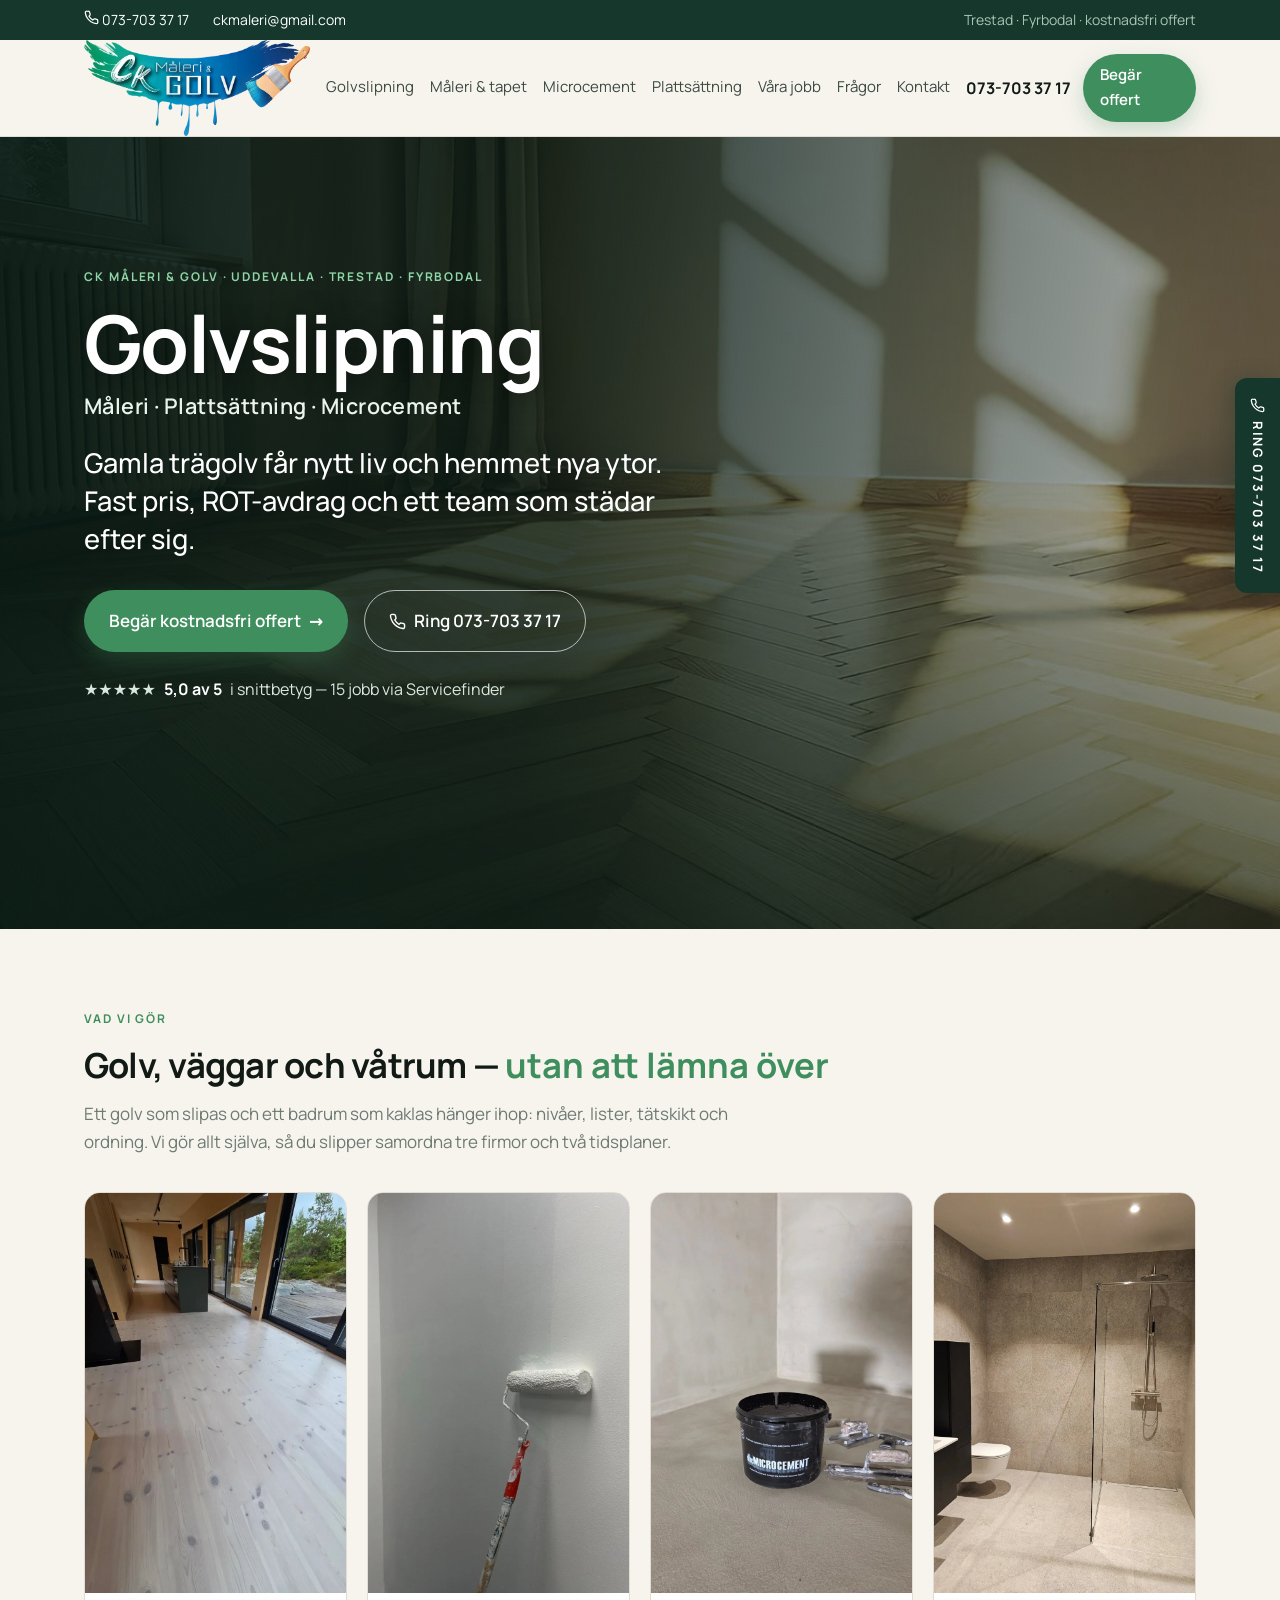
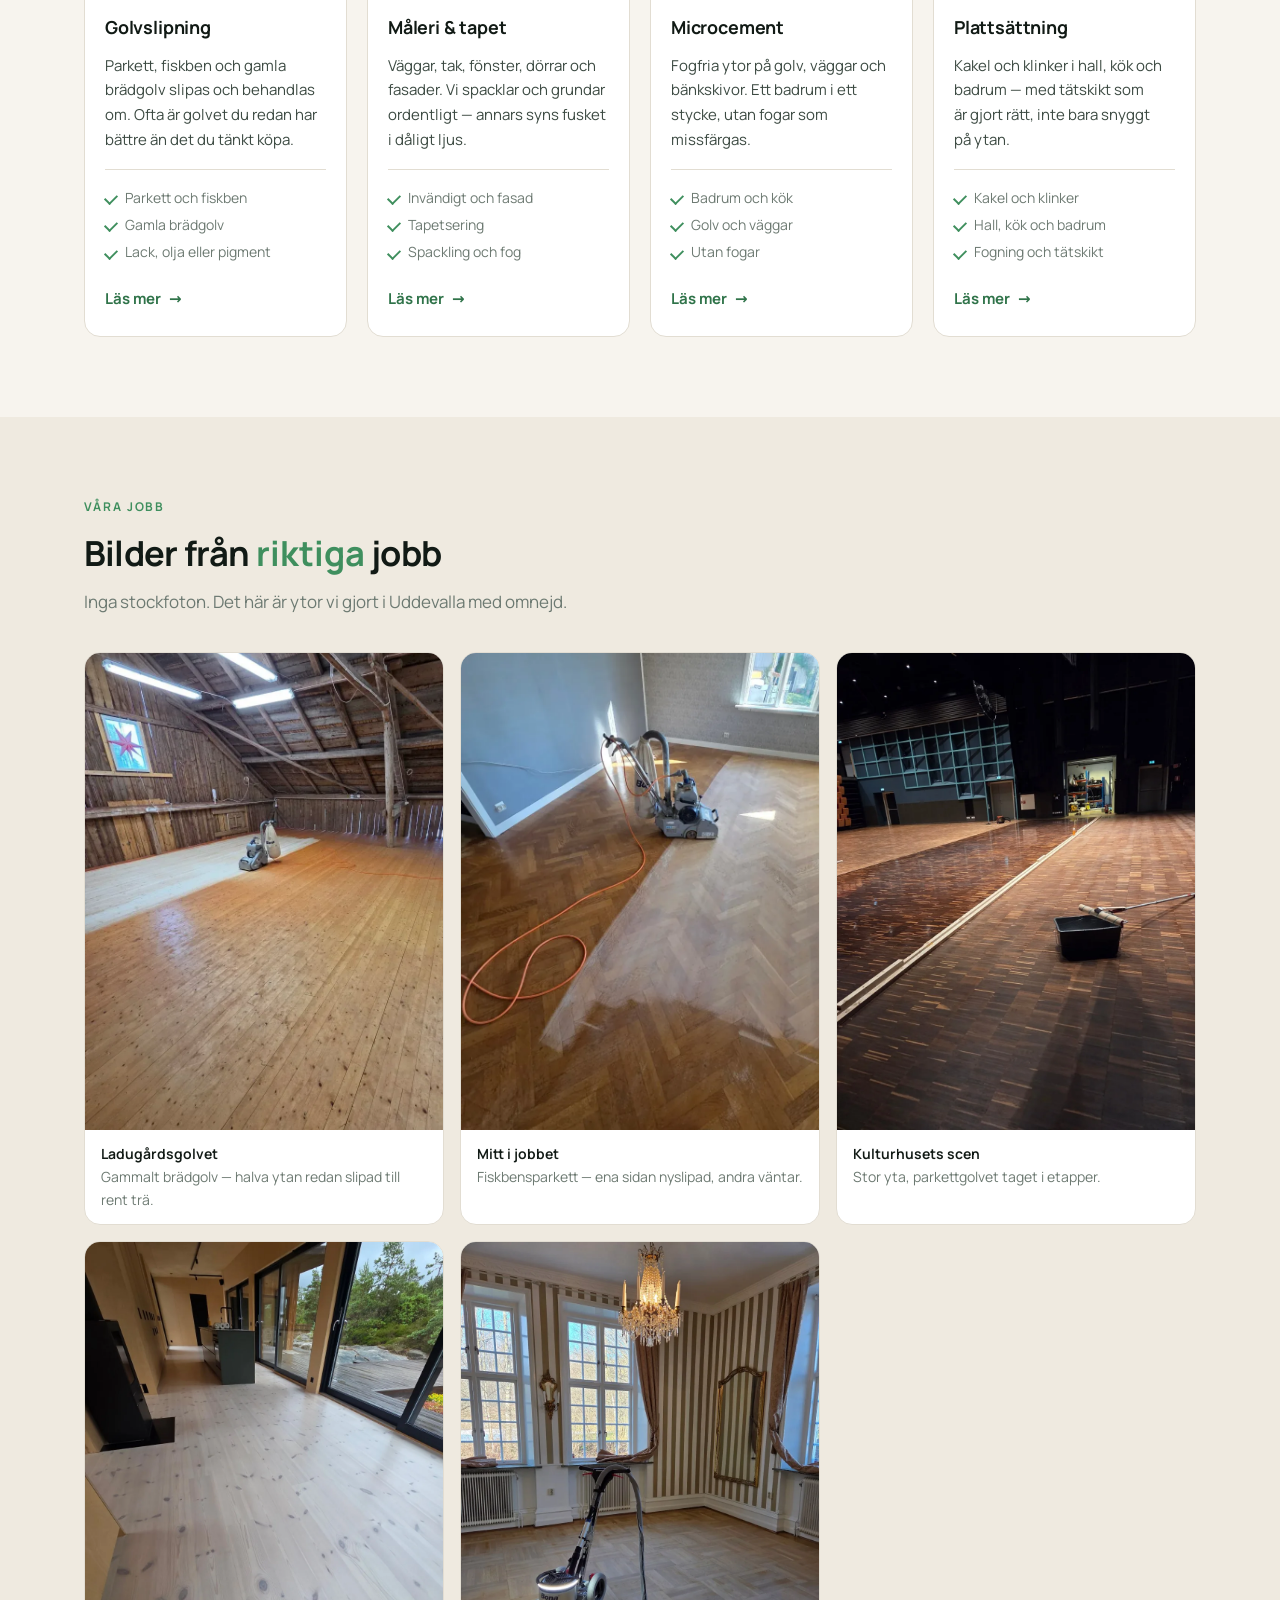
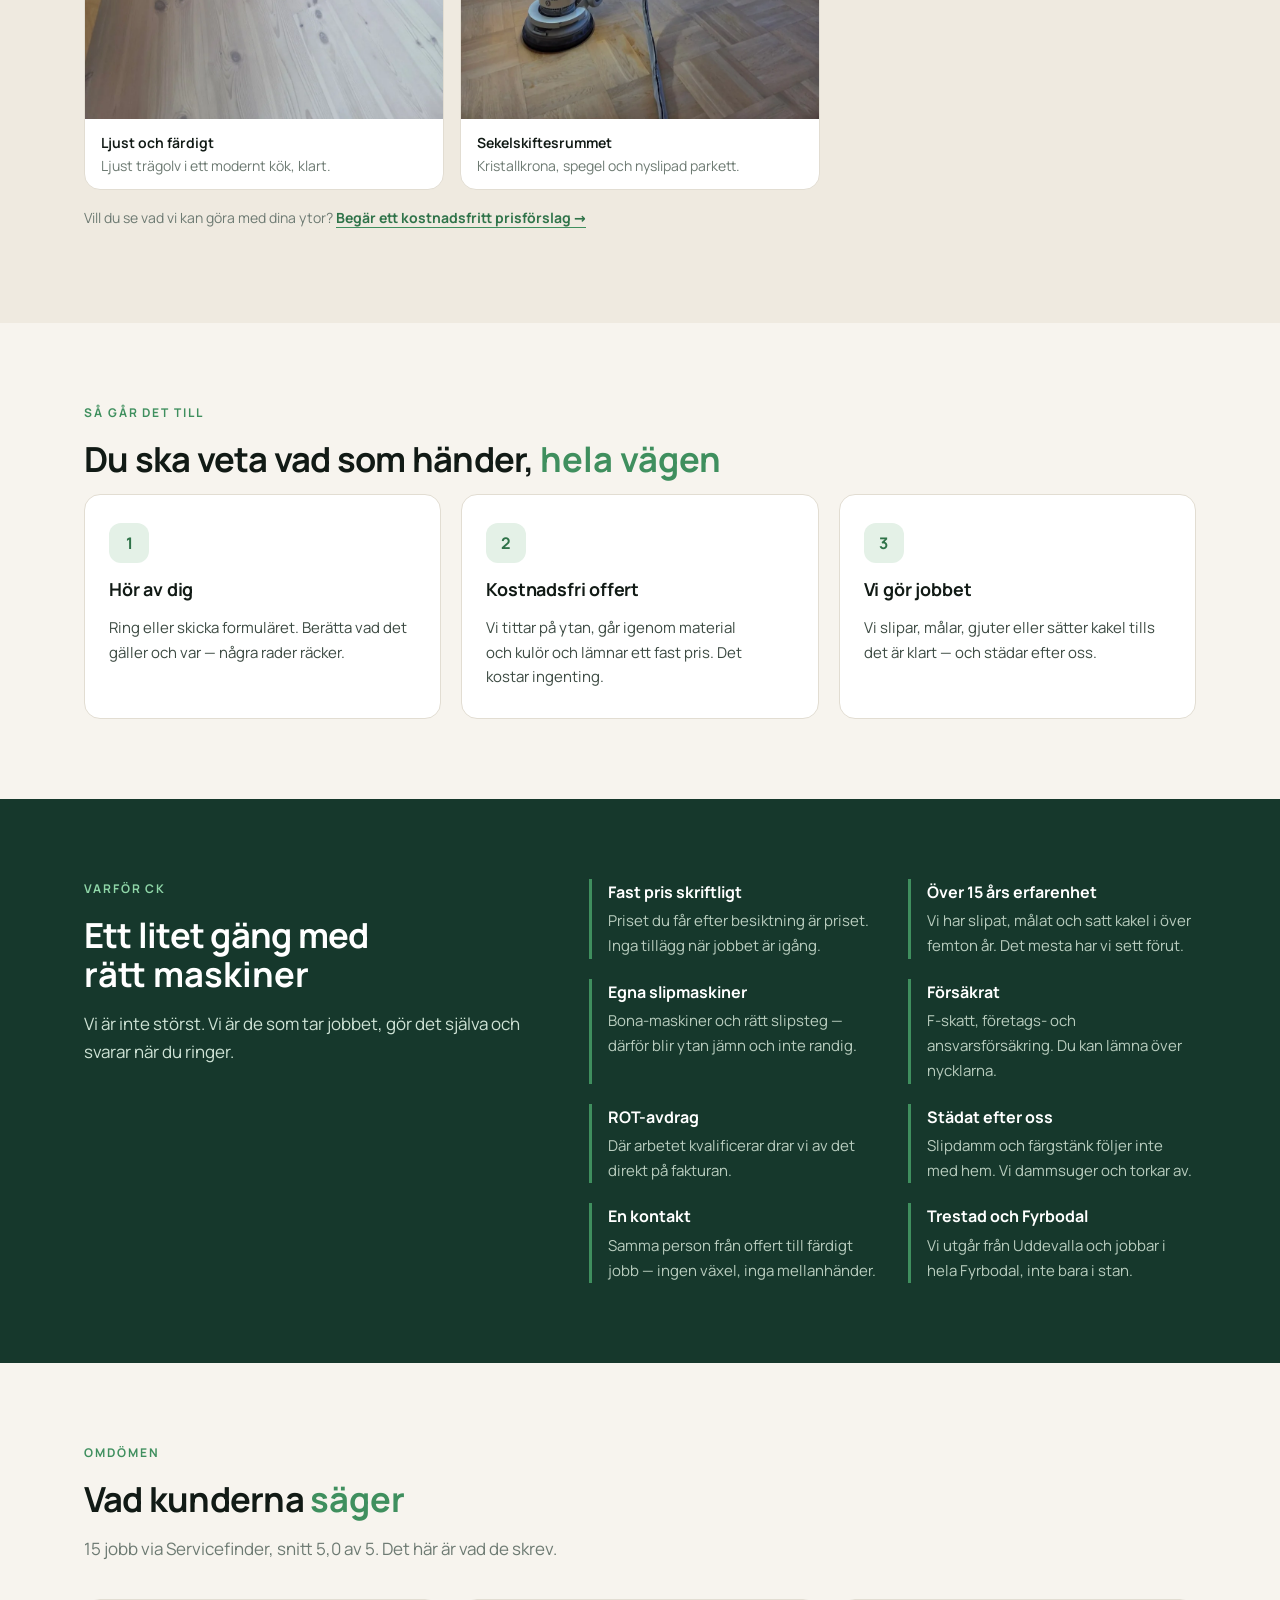
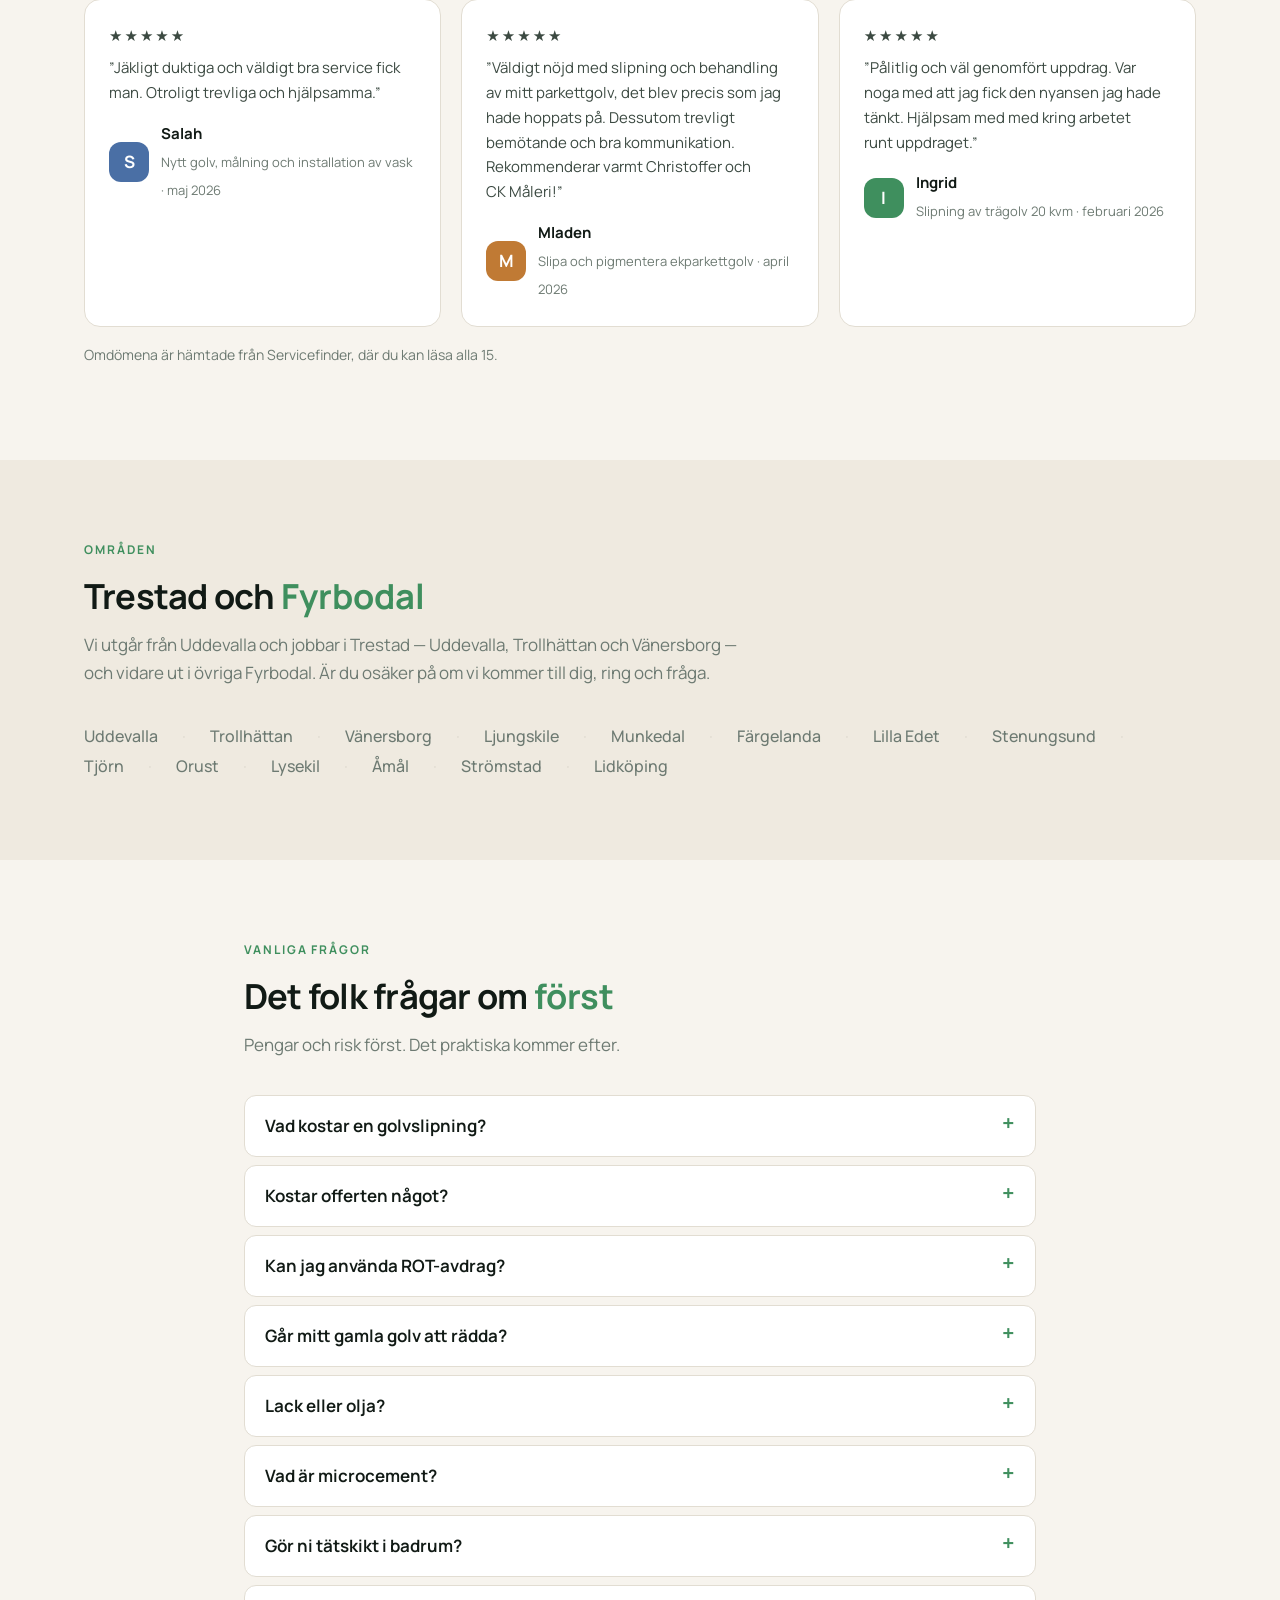
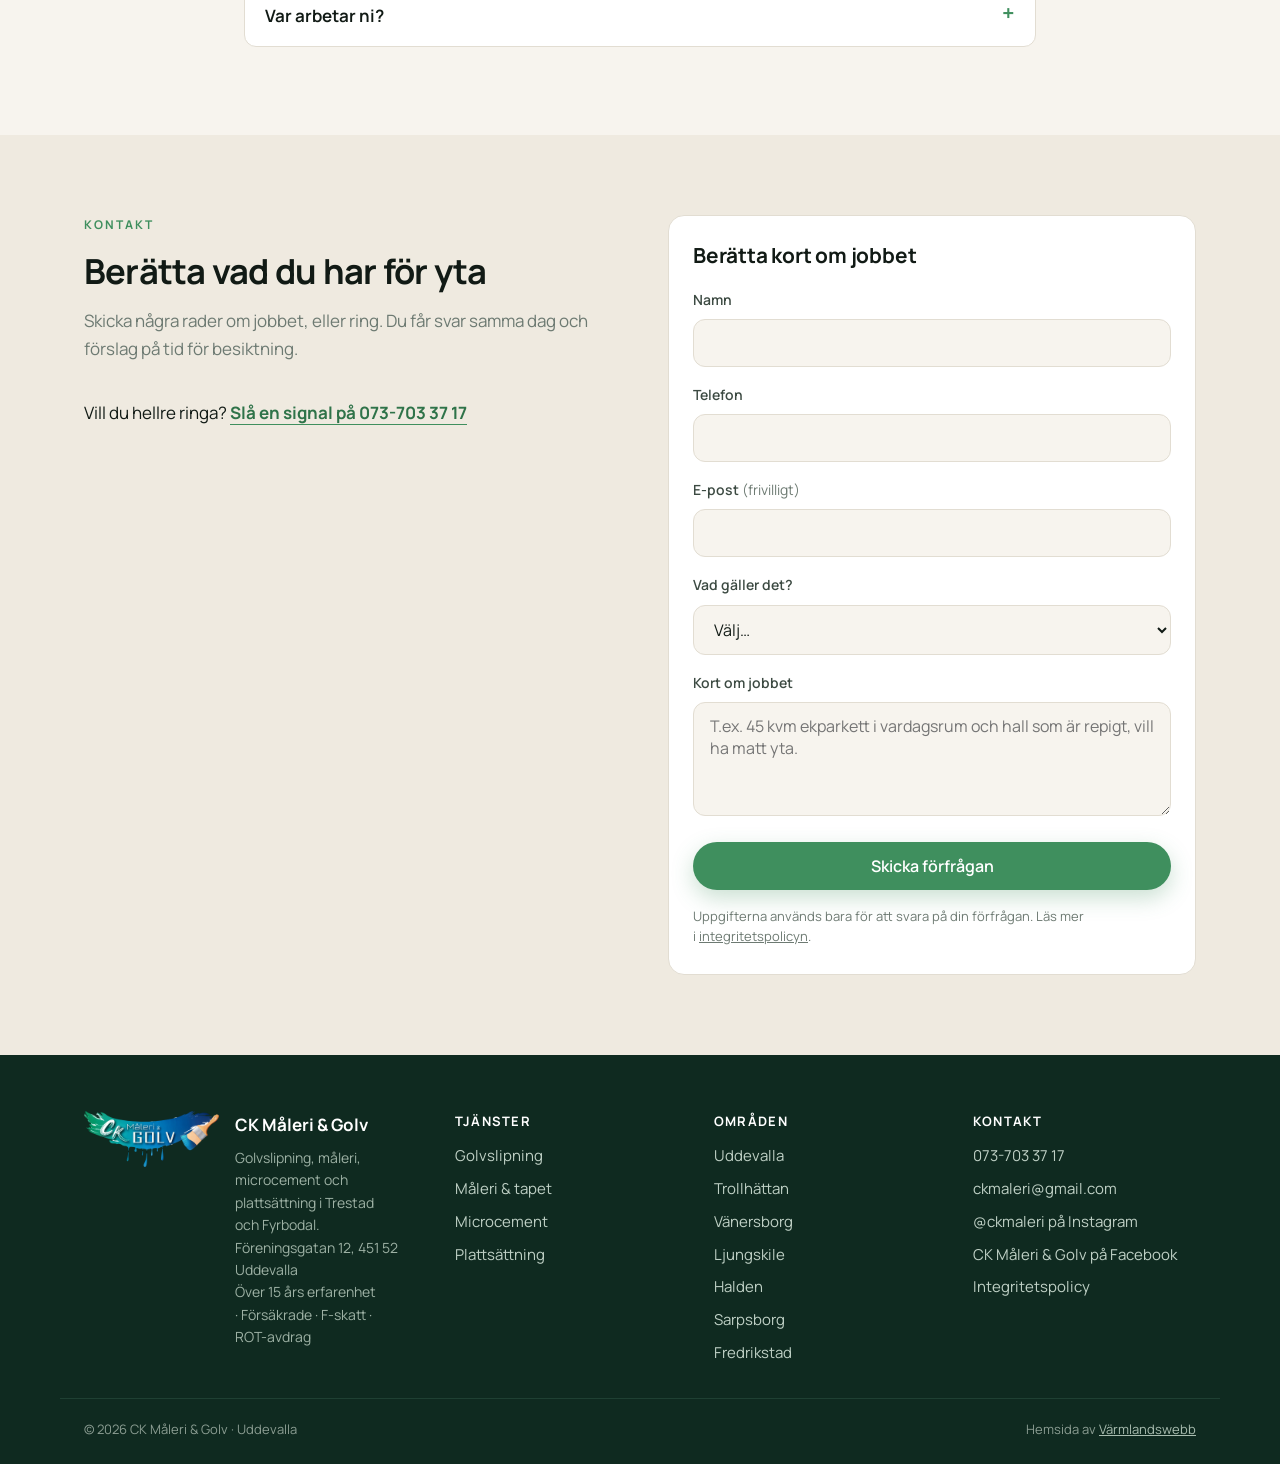
==== index.html @ 63b43b9e "Norske landingssider for Ostfold: Halden, Sarpsborg, Fredrikstad + takk.html, NO-lenker i footer pa " ====
<!DOCTYPE html>
<html lang="sv">
<head>
<meta charset="utf-8">
<meta name="viewport" content="width=device-width, initial-scale=1">
<title>Måleri, golv och kakel i Uddevalla | CK Måleri & Golv</title>
<meta name="description" content="Golvslipning, måleri, microcement och plattsättning i Uddevalla och Trestad. Försäkrade, ROT-avdrag och kostnadsfri offert. Ring 073-703 37 17.">
<link rel="canonical" href="https://ckmaleri.se/">
<meta name="robots" content="index,follow">
<meta property="og:type" content="website">
<meta property="og:locale" content="sv_SE">
<meta property="og:site_name" content="CK Måleri & Golv">
<meta property="og:title" content="Måleri, golv och kakel i Uddevalla | CK Måleri & Golv">
<meta property="og:description" content="Golvslipning, måleri, microcement och plattsättning i Uddevalla och Trestad. Försäkrade, ROT-avdrag och kostnadsfri offert. Ring 073-703 37 17.">
<meta property="og:url" content="https://ckmaleri.se/">
<meta property="og:image" content="https://ckmaleri.se/assets/img/og.jpg">
<meta name="twitter:card" content="summary_large_image">
<meta name="theme-color" content="#16382c">
<link rel="icon" href="favicon.svg" type="image/svg+xml">
<link rel="stylesheet" href="assets/styles.css?v=6">
<script type="application/ld+json">{"@context": "https://schema.org", "@type": "HousePainter", "name": "CK Måleri & Golv", "url": "https://ckmaleri.se/", "description": "Måleri och golv i Trestad och Fyrbodal. Golvslipning, målning av tak och väggar, kakel, klinker och microcement — med över 15 års erfarenhet.", "slogan": "Noggrant utfört arbete i Trestad och Fyrbodal", "telephone": "+46 737 03 37 17", "email": "ckmaleri@gmail.com", "image": "https://ckmaleri.se/assets/img/og.jpg", "priceRange": "Offert efter besiktning", "address": {"@type": "PostalAddress", "streetAddress": "Föreningsgatan 12", "postalCode": "451 52", "addressLocality": "Uddevalla", "addressRegion": "Västra Götalands län", "addressCountry": "SE"}, "geo": {"@type": "GeoCoordinates", "latitude": "58.3553159", "longitude": "11.9414314"}, "hasMap": "https://maps.google.com/?cid=8150821241176347292", "openingHoursSpecification": [{"@type": "OpeningHoursSpecification", "dayOfWeek": ["Monday","Tuesday","Wednesday","Thursday","Friday"], "opens": "07:00", "closes": "20:00"}], "areaServed": [{"@type": "City", "name": "Uddevalla"}, {"@type": "City", "name": "Trollhättan"}, {"@type": "City", "name": "Vänersborg"}, {"@type": "City", "name": "Ljungskile"}, {"@type": "City", "name": "Munkedal"}, {"@type": "City", "name": "Färgelanda"}, {"@type": "City", "name": "Lilla Edet"}, {"@type": "City", "name": "Stenungsund"}, {"@type": "City", "name": "Tjörn"}, {"@type": "City", "name": "Orust"}, {"@type": "City", "name": "Lysekil"}, {"@type": "City", "name": "Åmål"}, {"@type": "City", "name": "Strömstad"}, {"@type": "City", "name": "Lidköping"}], "sameAs": ["https://www.instagram.com/ckmaleri/", "https://www.facebook.com/p/CK-M%C3%A5leri-Golv-100068038089752/"], "aggregateRating": {"@type": "AggregateRating", "ratingValue": "5.0", "reviewCount": "15", "bestRating": "5"}, "review": [{"@type": "Review", "author": {"@type": "Person", "name": "Salah"}, "datePublished": "2026-05-08", "name": "Nytt golv, målning och installation av vask", "reviewBody": "Jäkligt duktiga och väldigt bra service fick man. Otroligt trevliga och hjälpsamma.", "reviewRating": {"@type": "Rating", "ratingValue": "5", "bestRating": "5", "worstRating": "1"}}, {"@type": "Review", "author": {"@type": "Person", "name": "Mladen"}, "datePublished": "2026-04-17", "name": "Slipa och pigmentera ekparkettgolv", "reviewBody": "Väldigt nöjd med slipning och behandling av mitt parkettgolv, det blev precis som jag hade hoppats på. Dessutom trevligt bemötande och bra kommunikation. Rekommenderar varmt Christoffer och CK Måleri!", "reviewRating": {"@type": "Rating", "ratingValue": "5", "bestRating": "5", "worstRating": "1"}}, {"@type": "Review", "author": {"@type": "Person", "name": "Ingrid"}, "datePublished": "2026-02-28", "name": "Slipning av trägolv 20 kvm", "reviewBody": "Pålitlig och väl genomfört uppdrag. Var noga med att jag fick den nyansen jag hade tänkt. Hjälpsam med med kring arbetet runt uppdraget.", "reviewRating": {"@type": "Rating", "ratingValue": "5", "bestRating": "5", "worstRating": "1"}}], "makesOffer": [{"@type": "Offer", "itemOffered": {"@type": "Service", "name": "Golvslipning", "url": "https://ckmaleri.se/golvslipning.html"}}, {"@type": "Offer", "itemOffered": {"@type": "Service", "name": "Måleri och tapetsering", "url": "https://ckmaleri.se/maleri-och-tapet.html"}}, {"@type": "Offer", "itemOffered": {"@type": "Service", "name": "Microcement", "url": "https://ckmaleri.se/microcement.html"}}, {"@type": "Offer", "itemOffered": {"@type": "Service", "name": "Plattsättning", "url": "https://ckmaleri.se/plattsattning.html"}}]}</script>
<script type="application/ld+json">{"@context":"https://schema.org","@type":"FAQPage","mainEntity":[{"@type":"Question","name":"Vad kostar en golvslipning?","acceptedAnswer":{"@type":"Answer","text":"Det avgörs av ytan, skicket och vilken behandling du vill ha. Du får ett riktmärke direkt på telefon och ett fast pris efter att vi tittat på golvet."}},{"@type":"Question","name":"Kostar offerten något?","acceptedAnswer":{"@type":"Answer","text":"Nej. Besiktning och offert är kostnadsfritt och du binder inte upp dig på något."}},{"@type":"Question","name":"Kan jag använda ROT-avdrag?","acceptedAnswer":{"@type":"Answer","text":"Ja, för arbete i din bostad. ROT ger 30 % av arbetskostnaden tillbaka, upp till ett tak per person och år. Vi drar av det direkt på fakturan och sköter ansökan."}},{"@type":"Question","name":"Går mitt gamla golv att rädda?","acceptedAnswer":{"@type":"Answer","text":"Nästan alltid. Så länge trät inte är genomgånget eller fuktskadat går det att slipa fram en fräsch yta. Ser vi att det inte är värt pengarna säger vi det."}},{"@type":"Question","name":"Lack eller olja?","acceptedAnswer":{"@type":"Answer","text":"Lack tål mer och är enklare att hålla rent. Olja ger en mattare och mer levande yta som går att bättra lokalt. Vi går igenom skillnaden så att du kan välja."}},{"@type":"Question","name":"Vad är microcement?","acceptedAnswer":{"@type":"Answer","text":"En tunn massa som läggs på golv, väggar och bänkskivor och ger en fogfri yta med stenkänsla. Den kan ofta läggas ovanpå befintligt underlag."}},{"@type":"Question","name":"Gör ni tätskikt i badrum?","acceptedAnswer":{"@type":"Answer","text":"Ja. Tätskiktet ska vara rätt utfört, annars hjälper varken kakel eller microcement. Det ingår när vi gör våtrum."}},{"@type":"Question","name":"Var arbetar ni?","acceptedAnswer":{"@type":"Answer","text":"Uddevalla, Trollhättan, Vänersborg och bygderna runtomkring. Ring om du är osäker på om vi kommer till dig."}}]}</script>
</head>
<body>
<a class="skip" href="#main">Hoppa till innehåll</a>
<div class="topbar">
  <div class="wrap">
    <a href="tel:+46737033717"><svg width="15" height="15" viewBox="0 0 24 24" fill="none" stroke="currentColor" stroke-width="2" stroke-linecap="round" aria-hidden="true"><path d="M22 16.9v3a2 2 0 0 1-2.2 2 19.8 19.8 0 0 1-8.6-3.1 19.5 19.5 0 0 1-6-6A19.8 19.8 0 0 1 2.1 4.2 2 2 0 0 1 4.1 2h3a2 2 0 0 1 2 1.7c.1 1 .4 1.9.7 2.8a2 2 0 0 1-.5 2.1L8.1 9.9a16 16 0 0 0 6 6l1.3-1.2a2 2 0 0 1 2.1-.5c.9.3 1.8.6 2.8.7a2 2 0 0 1 1.7 2Z"/></svg> 073-703 37 17</a>
    <a href="mailto:ckmaleri@gmail.com">ckmaleri@gmail.com</a>
    <span class="right">Trestad · Fyrbodal · kostnadsfri offert</span>
  </div>
</div>
<header class="site-header">
  <div class="wrap header-inner">
    <a class="brand" href="./"><img class="brand-logo" src="assets/img/logo.webp" alt="CK Måleri & Golv" width="1400" height="582"></a>
    <button class="nav-toggle" aria-expanded="false" aria-controls="nav">Meny</button>
    <nav class="nav" id="nav" aria-label="Huvudmeny"><a href="golvslipning.html">Golvslipning</a><a href="maleri-och-tapet.html">Måleri & tapet</a><a href="microcement.html">Microcement</a><a href="plattsattning.html">Plattsättning</a><a href="#jobb">Våra jobb</a><a href="#fragor">Frågor</a><a href="#kontakt">Kontakt</a><div class="nav-cta"><a class="btn btn-primary" href="#kontakt">Begär kostnadsfri offert <span class="arrow">→</span></a><a class="btn btn-outline nav-cta-call" href="tel:+46737033717">Ring 073-703 37 17</a></div></nav>
    <div class="header-cta">
      <a class="header-phone" href="tel:+46737033717">073-703 37 17</a>
      <a class="btn btn-primary" href="#kontakt">Begär offert</a>
    </div>
  </div>
</header>
<a class="ring-tab" href="tel:+46737033717" aria-label="Ring 073-703 37 17"><svg width="15" height="15" viewBox="0 0 24 24" fill="none" stroke="currentColor" stroke-width="2" stroke-linecap="round" aria-hidden="true"><path d="M22 16.9v3a2 2 0 0 1-2.2 2 19.8 19.8 0 0 1-8.6-3.1 19.5 19.5 0 0 1-6-6A19.8 19.8 0 0 1 2.1 4.2 2 2 0 0 1 4.1 2h3a2 2 0 0 1 2 1.7c.1 1 .4 1.9.7 2.8a2 2 0 0 1-.5 2.1L8.1 9.9a16 16 0 0 0 6 6l1.3-1.2a2 2 0 0 1 2.1-.5c.9.3 1.8.6 2.8.7a2 2 0 0 1 1.7 2Z"/></svg> RING 073-703 37 17</a>

<main id="main">
<section class="hero">
  <div class="hero-bg"><video autoplay muted loop playsinline preload="auto" poster="assets/img/hero.webp"><source src="assets/video.webm" type="video/webm"><source src="assets/video.mp4" type="video/mp4"></video></div>
  <div class="hero-overlay"></div>
  <div class="wrap hero-inner">
    <div class="hero-copy">
          <p class="eyebrow hero-eyebrow">CK Måleri &amp; Golv · Uddevalla · Trestad · Fyrbodal</p>
          <h1 class="hero-title">Golvslipning</h1>
          <p class="hero-sub">Måleri · Plattsättning · Microcement</p>
          <p class="hero-tag">Gamla trägolv får nytt liv och hemmet nya ytor. Fast pris, ROT-avdrag och ett team som städar efter sig.</p>
          <div class="hero-cta">
            <a class="btn btn-primary btn-lg" href="#kontakt">Begär kostnadsfri offert <span class="arrow">→</span></a>
            <a class="btn btn-outline btn-lg" href="tel:+46737033717"><svg width="17" height="17" viewBox="0 0 24 24" fill="none" stroke="currentColor" stroke-width="2" stroke-linecap="round" aria-hidden="true"><path d="M22 16.9v3a2 2 0 0 1-2.2 2 19.8 19.8 0 0 1-8.6-3.1 19.5 19.5 0 0 1-6-6A19.8 19.8 0 0 1 2.1 4.2 2 2 0 0 1 4.1 2h3a2 2 0 0 1 2 1.7c.1 1 .4 1.9.7 2.8a2 2 0 0 1-.5 2.1L8.1 9.9a16 16 0 0 0 6 6l1.3-1.2a2 2 0 0 1 2.1-.5c.9.3 1.8.6 2.8.7a2 2 0 0 1 1.7 2Z"/></svg> Ring 073-703 37 17</a>
          </div>
          <p class="hero-trust">★★★★★ <b>5,0 av 5</b> i snittbetyg — 15 jobb via Servicefinder</p>
        </div>
  </div>
</section>

<section class="section">
  <div class="wrap">
    <p class="eyebrow">Vad vi gör</p>
    <h2>Golv, väggar och våtrum — <em>utan att lämna över</em></h2>
    <p class="section-lead">Ett golv som slipas och ett badrum som kaklas hänger ihop: nivåer, lister,
      tätskikt och ordning. Vi gör allt själva, så du slipper samordna tre firmor och två tidsplaner.</p>
    <div class="svc-grid">
      <a class="svc" href="golvslipning.html">
        <img src="assets/img/tj-golv.webp" alt="Ljust färdigslipat trägolv i ett modernt kök" loading="lazy" width="400" height="400">
        <div class="svc-body">
          <h3>Golvslipning</h3>
          <p>Parkett, fiskben och gamla brädgolv slipas och behandlas om. Ofta är golvet du redan har bättre än det du tänkt köpa.</p>
          <ul><li>Parkett och fiskben</li><li>Gamla brädgolv</li><li>Lack, olja eller pigment</li></ul>
          <span class="svc-more">Läs mer <span class="arrow">→</span></span>
        </div>
      </a>
      <a class="svc" href="maleri-och-tapet.html">
        <img src="assets/img/tj-maleri.webp" alt="Målarroller som drar ljus färg över en slät vägg" loading="lazy" width="400" height="400">
        <div class="svc-body">
          <h3>Måleri &amp; tapet</h3>
          <p>Väggar, tak, fönster, dörrar och fasader. Vi spacklar och grundar ordentligt — annars syns fusket i dåligt ljus.</p>
          <ul><li>Invändigt och fasad</li><li>Tapetsering</li><li>Spackling och fog</li></ul>
          <span class="svc-more">Läs mer <span class="arrow">→</span></span>
        </div>
      </a>
      <a class="svc" href="microcement.html">
        <img src="assets/img/tj-microcement.webp" alt="Hink märkt Microcement och spackelspadar på ett nylagt fogfritt golv" loading="lazy" width="400" height="400">
        <div class="svc-body">
          <h3>Microcement</h3>
          <p>Fogfria ytor på golv, väggar och bänkskivor. Ett badrum i ett stycke, utan fogar som missfärgas.</p>
          <ul><li>Badrum och kök</li><li>Golv och väggar</li><li>Utan fogar</li></ul>
          <span class="svc-more">Läs mer <span class="arrow">→</span></span>
        </div>
      </a>
      <a class="svc" href="plattsattning.html">
        <img src="assets/img/tj-plattsattning.webp" alt="Badrum med stora grå plattor, vägghängd toalett, handfat och glasdusch" loading="lazy" width="400" height="400">
        <div class="svc-body">
          <h3>Plattsättning</h3>
          <p>Kakel och klinker i hall, kök och badrum — med tätskikt som är gjort rätt, inte bara snyggt på ytan.</p>
          <ul><li>Kakel och klinker</li><li>Hall, kök och badrum</li><li>Fogning och tätskikt</li></ul>
          <span class="svc-more">Läs mer <span class="arrow">→</span></span>
        </div>
      </a>
    </div>
  </div>
</section>

<section class="section section-alt" id="jobb">
  <div class="wrap">
    <p class="eyebrow">Våra jobb</p>
    <h2>Bilder från <em>riktiga</em> jobb</h2>
    <p class="section-lead">Inga stockfoton. Det här är ytor vi gjort i Uddevalla med omnejd.</p>
    <div class="gallery">
      <figure class="fig">
        <img src="assets/img/jobb-ladugard.webp?v=4" alt="Golvslipmaskin på ett gammalt trägolv i en lada, halva golvet nyslipat" loading="lazy" width="768" height="1280">
        <figcaption><b>Ladugårdsgolvet</b><br>Gammalt brädgolv — halva ytan redan slipad till rent trä.</figcaption>
      </figure>
      <figure class="fig">
        <img src="assets/img/jobb-bona-fiskben.webp?v=3" alt="Fiskbensparkett där ena halvan är slipad och andra väntar, Bona-maskin på golvet" loading="lazy" width="768" height="1280">
        <figcaption><b>Mitt i jobbet</b><br>Fiskbensparkett — ena sidan nyslipad, andra väntar.</figcaption>
      </figure>
      <figure class="fig">
        <img src="assets/img/jobb-scen-ny.webp" alt="Parkettgolv i en stor hall med blå väggpaneler under behandling" loading="lazy" width="960" height="1280">
        <figcaption><b>Kulturhusets scen</b><br>Stor yta, parkettgolvet taget i etapper.</figcaption>
      </figure>
      <figure class="fig">
        <img src="assets/img/jobb-kok.webp" alt="Modernt kök med ljust trägolv och stora skjutdörrar" loading="lazy" width="960" height="1280">
        <figcaption><b>Ljust och färdigt</b><br>Ljust trägolv i ett modernt kök, klart.</figcaption>
      </figure>
      <figure class="fig">
        <img src="assets/img/jobb-krona-ny.webp" alt="Parkettgolv i ett sekelskiftesrum med kristallkrona och spegel" loading="lazy" width="960" height="1280">
        <figcaption><b>Sekelskiftesrummet</b><br>Kristallkrona, spegel och nyslipad parkett.</figcaption>
      </figure>
    </div>
    <p class="reviews-note jobs-cta">Vill du se vad vi kan göra med dina ytor?
      <a href="#kontakt">Begär ett kostnadsfritt prisförslag <span class="arrow">→</span></a></p>
  </div>
</section>

<section class="section">
  <div class="wrap">
    <p class="eyebrow">Så går det till</p>
    <h2>Du ska veta vad som händer, <em>hela vägen</em></h2>
    <ol class="steps">
      <li>
        <span class="step-num">1</span>
        <h3>Hör av dig</h3>
        <p>Ring eller skicka formuläret. Berätta vad det gäller och var — några rader räcker.</p>
      </li>
      <li>
        <span class="step-num">2</span>
        <h3>Kostnadsfri offert</h3>
        <p>Vi tittar på ytan, går igenom material och kulör och lämnar ett fast pris. Det kostar ingenting.</p>
      </li>
      <li>
        <span class="step-num">3</span>
        <h3>Vi gör jobbet</h3>
        <p>Vi slipar, målar, gjuter eller sätter kakel tills det är klart — och städar efter oss.</p>
      </li>
    </ol>
  </div>
</section>

<section class="section section-pine">
  <div class="wrap two-col">
    <div>
      <p class="eyebrow">Varför CK</p>
      <h2>Ett litet gäng med <em>rätt maskiner</em></h2>
      <p class="section-lead">Vi är inte störst. Vi är de som tar jobbet, gör det själva och svarar när du ringer.</p>
    </div>
    <dl class="facts">
      <div><dt>Fast pris skriftligt</dt><dd>Priset du får efter besiktning är priset. Inga tillägg när jobbet är igång.</dd></div>
      <div><dt>Över 15 års erfarenhet</dt><dd>Vi har slipat, målat och satt kakel i över femton år. Det mesta har vi sett förut.</dd></div>
      <div><dt>Egna slipmaskiner</dt><dd>Bona-maskiner och rätt slipsteg — därför blir ytan jämn och inte randig.</dd></div>
      <div><dt>Försäkrat</dt><dd>F-skatt, företags- och ansvarsförsäkring. Du kan lämna över nycklarna.</dd></div>
      <div><dt>ROT-avdrag</dt><dd>Där arbetet kvalificerar drar vi av det direkt på fakturan.</dd></div>
      <div><dt>Städat efter oss</dt><dd>Slipdamm och färgstänk följer inte med hem. Vi dammsuger och torkar av.</dd></div>
      <div><dt>En kontakt</dt><dd>Samma person från offert till färdigt jobb — ingen växel, inga mellanhänder.</dd></div>
      <div><dt>Trestad och Fyrbodal</dt><dd>Vi utgår från Uddevalla och jobbar i hela Fyrbodal, inte bara i stan.</dd></div>
    </dl>
  </div>
</section>

<section class="section">
  <div class="wrap">
    <p class="eyebrow">Omdömen</p>
    <h2>Vad kunderna <em>säger</em></h2>
    <p class="section-lead">15 jobb via Servicefinder, snitt 5,0 av 5. Det här är vad de skrev.</p>
    <div class="reviews">
<div class="review"><p class="stars" aria-label="5 av 5 stjärnor">★★★★★</p><p>”Jäkligt duktiga och väldigt bra service fick man. Otroligt trevliga och hjälpsamma.”</p><div class="who"><span class="avatar" style="background:#4a6fa5">S</span><span><b>Salah</b><small>Nytt golv, målning och installation av vask · maj 2026</small></span></div></div><div class="review"><p class="stars" aria-label="5 av 5 stjärnor">★★★★★</p><p>”Väldigt nöjd med slipning och behandling av mitt parkettgolv, det blev precis som jag hade hoppats på. Dessutom trevligt bemötande och bra kommunikation. Rekommenderar varmt Christoffer och CK Måleri!”</p><div class="who"><span class="avatar" style="background:#c07a34">M</span><span><b>Mladen</b><small>Slipa och pigmentera ekparkettgolv · april 2026</small></span></div></div><div class="review"><p class="stars" aria-label="5 av 5 stjärnor">★★★★★</p><p>”Pålitlig och väl genomfört uppdrag. Var noga med att jag fick den nyansen jag hade tänkt. Hjälpsam med med kring arbetet runt uppdraget.”</p><div class="who"><span class="avatar" style="background:#3f8f5e">I</span><span><b>Ingrid</b><small>Slipning av trägolv 20 kvm · februari 2026</small></span></div></div>
    </div>
    <p class="reviews-note">Omdömena är hämtade från
      Servicefinder, där du kan läsa alla 15.</p>
  </div>
</section>

<section class="section section-alt" id="omraden">
  <div class="wrap">
    <p class="eyebrow">Områden</p>
    <h2>Trestad och <em>Fyrbodal</em></h2>
    <p class="section-lead">Vi utgår från Uddevalla och jobbar i Trestad — Uddevalla, Trollhättan och
      Vänersborg — och vidare ut i övriga Fyrbodal. Är du osäker på om vi kommer till dig, ring och fråga.</p>
    <ul class="areas"><li>Uddevalla</li><li>Trollhättan</li><li>Vänersborg</li><li>Ljungskile</li><li>Munkedal</li><li>Färgelanda</li><li>Lilla Edet</li><li>Stenungsund</li><li>Tjörn</li><li>Orust</li><li>Lysekil</li><li>Åmål</li><li>Strömstad</li><li>Lidköping</li></ul>
  </div>
</section>

<section class="section" id="fragor">
  <div class="wrap narrow">
    <p class="eyebrow">Vanliga frågor</p>
    <h2>Det folk frågar om <em>först</em></h2>
    <p class="section-lead">Pengar och risk först. Det praktiska kommer efter.</p>
    <details><summary>Vad kostar en golvslipning?</summary><p>Det avgörs av ytan, skicket och vilken behandling du vill ha. Du får ett riktmärke direkt på telefon och ett fast pris efter att vi tittat på golvet.</p></details><details><summary>Kostar offerten något?</summary><p>Nej. Besiktning och offert är kostnadsfritt och du binder inte upp dig på något.</p></details><details><summary>Kan jag använda ROT-avdrag?</summary><p>Ja, för arbete i din bostad. ROT ger 30 % av arbetskostnaden tillbaka, upp till ett tak per person och år. Vi drar av det direkt på fakturan och sköter ansökan.</p></details><details><summary>Går mitt gamla golv att rädda?</summary><p>Nästan alltid. Så länge trät inte är genomgånget eller fuktskadat går det att slipa fram en fräsch yta. Ser vi att det inte är värt pengarna säger vi det.</p></details><details><summary>Lack eller olja?</summary><p>Lack tål mer och är enklare att hålla rent. Olja ger en mattare och mer levande yta som går att bättra lokalt. Vi går igenom skillnaden så att du kan välja.</p></details><details><summary>Vad är microcement?</summary><p>En tunn massa som läggs på golv, väggar och bänkskivor och ger en fogfri yta med stenkänsla. Den kan ofta läggas ovanpå befintligt underlag.</p></details><details><summary>Gör ni tätskikt i badrum?</summary><p>Ja. Tätskiktet ska vara rätt utfört, annars hjälper varken kakel eller microcement. Det ingår när vi gör våtrum.</p></details><details><summary>Var arbetar ni?</summary><p>Uddevalla, Trollhättan, Vänersborg och bygderna runtomkring. Ring om du är osäker på om vi kommer till dig.</p></details>
  </div>
</section>

<section class="section section-alt" id="kontakt">
  <div class="wrap contact-grid">
    <div>
      <p class="eyebrow">Kontakt</p>
      <h2>Berätta vad du har för yta</h2>
      <p class="section-lead">Skicka några rader om jobbet, eller ring. Du får svar samma dag och
        förslag på tid för besiktning.</p>
      <p class="contact-call">Vill du hellre ringa?
        <a href="tel:+46737033717">Slå en signal på 073-703 37 17</a></p>
    </div>
    <form class="form-card" method="POST" action="https://formsubmit.co/ckmaleri@gmail.com">
  <h3>Berätta kort om jobbet</h3>
  <input type="hidden" name="_subject" value="Offertförfrågan från ckmaleri.se">
  <input type="hidden" name="_next" value="https://ckmaleri.se/tack.html">
  <input type="hidden" name="_captcha" value="false">
  <input type="text" name="_honey" style="display:none">
  <label>Namn<input type="text" name="Namn" autocomplete="name" required></label>
  <label>Telefon<input type="tel" name="Telefon" inputmode="tel" autocomplete="tel" required></label>
  <label>E-post <span style="font-weight:400;color:#6d7a72">(frivilligt)</span>
    <input type="email" name="Epost" autocomplete="email"></label>
  <label>Vad gäller det?
  <select name="Tjanst" required>
    <option value="">Välj…</option>
    <option>Golvslipning</option>
    <option>Måleri &amp; tapet</option>
    <option>Microcement</option>
    <option>Plattsättning</option>
    <option>Vet inte / något annat</option>
  </select>
</label>
  <label>Kort om jobbet
    <textarea name="Meddelande" rows="4" required placeholder="T.ex. 45 kvm ekparkett i vardagsrum och hall som är repigt, vill ha matt yta."></textarea>
  </label>
  <button class="btn btn-primary" type="submit">Skicka förfrågan</button>
  <p class="form-note">Uppgifterna används bara för att svara på din förfrågan. Läs mer i
    <a href="integritetspolicy.html">integritetspolicyn</a>.</p>
</form>

  </div>
</section>
</main>
<footer class="site-footer">
  <div class="wrap footer-grid">
    <div class="footer-brand">
      <img class="brand-logo footer-logo" src="assets/img/logo.webp" alt="CK Måleri & Golv" width="1400" height="582">
      <div>
        <strong>CK Måleri & Golv</strong>
        <p>Golvslipning, måleri, microcement och plattsättning i Trestad och Fyrbodal.<br>
        Föreningsgatan 12, 451 52 Uddevalla<br>
        Över 15 års erfarenhet · Försäkrade · F-skatt · ROT-avdrag</p>
      </div>
    </div>
    <div class="footer-col">
      <strong>Tjänster</strong>
      <a href="golvslipning.html">Golvslipning</a>
      <a href="maleri-och-tapet.html">Måleri &amp; tapet</a>
      <a href="microcement.html">Microcement</a>
      <a href="plattsattning.html">Plattsättning</a>
    </div>
    <div class="footer-col">
      <strong>Områden</strong>
      <a href="#omraden">Uddevalla</a>
      <a href="#omraden">Trollhättan</a>
      <a href="#omraden">Vänersborg</a>
      <a href="#omraden">Ljungskile</a>
      <a href="halden.html">Halden</a>
      <a href="sarpsborg.html">Sarpsborg</a>
      <a href="fredrikstad.html">Fredrikstad</a>
    </div>
    <div class="footer-col">
      <strong>Kontakt</strong>
      <a href="tel:+46737033717">073-703 37 17</a>
      <a href="mailto:ckmaleri@gmail.com">ckmaleri@gmail.com</a>
      <a href="https://www.instagram.com/ckmaleri/" rel="noopener">@ckmaleri på Instagram</a>
      <a href="https://www.facebook.com/p/CK-M%C3%A5leri-Golv-100068038089752/" rel="noopener">CK Måleri &amp; Golv på Facebook</a>
      <a href="integritetspolicy.html">Integritetspolicy</a>
    </div>
  </div>
  <div class="wrap footer-bottom">
    <span>© <span id="ar">2026</span> CK Måleri & Golv · Uddevalla</span>
    <span>Hemsida av <a href="https://varmlandswebb.se" rel="noopener">Värmlandswebb</a></span>
  </div>
</footer>
<script src="assets/app.js?v=6" defer></script>
</body>
</html>
---- assets/styles.css ----
/* Manrope (self-hosted, SIL Open Font License) */
@font-face{font-family:'Manrope';font-style:normal;font-weight:200 800;font-display:swap;src:url(fonts/manrope-1.woff2) format('woff2');unicode-range:U+0100-02BA, U+02BD-02C5, U+02C7-02CC, U+02CE-02D7, U+02DD-02FF, U+0304, U+0308, U+0329, U+1D00-1DBF, U+1E00-1E9F, U+1EF2-1EFF, U+2020, U+20A0-20AB, U+20AD-20C4, U+2113, U+2C60-2C7F, U+A720-A7FF}
@font-face{font-family:'Manrope';font-style:normal;font-weight:200 800;font-display:swap;src:url(fonts/manrope-2.woff2) format('woff2');unicode-range:U+0000-00FF, U+0131, U+0152-0153, U+02BB-02BC, U+02C6, U+02DA, U+02DC, U+0304, U+0308, U+0329, U+2000-206F, U+20AC, U+2122, U+2191, U+2193, U+2212, U+2215, U+FEFF, U+FFFD}

/* CK Måleri & Golv — mörkgrön profil, egen layout */
:root{
  --pine:#16382c;
  --pine-deep:#0f2a20;
  --accent:#3f8f5e;
  --accent-dark:#2f7349;
  --accent-soft:#e4f1e7;
  --paper:#f7f4ee;
  --paper-2:#efeae0;
  --card:#ffffff;
  --ink:#111a15;
  --ink-soft:#3c4a42;
  --muted:#6d7a72;
  --line:#e2ddd2;

  /* Radie-skala */
  --r-sm:8px;
  --r-md:12px;
  --r-lg:16px;
  --r-xl:24px;
  --r-full:999px;
  --radius:var(--r-lg);

  /* Spacing-skala (4px bas) */
  --sp-1:4px;
  --sp-2:8px;
  --sp-3:12px;
  --sp-4:16px;
  --sp-5:20px;
  --sp-6:24px;
  --sp-7:28px;
  --sp-8:32px;
  --sp-9:36px;
  --sp-10:40px;
  --sp-11:44px;
  --sp-12:48px;
  --sp-14:56px;
  --sp-16:64px;
  --sp-20:80px;
  --sp-24:96px;

  /* Typskala */
  --fs-xs:13px;
  --fs-sm:14px;
  --fs-md:15px;
  --fs-base:16px;
  --fs-lg:17px;
  --fs-xl:19px;
  --fs-2xl:22px;

  --max:1160px;
  --sans:'Manrope',ui-sans-serif,system-ui,-apple-system,"Segoe UI",sans-serif;
  --serif:'Manrope',ui-sans-serif,system-ui,sans-serif;
  --ease:cubic-bezier(.22,1,.36,1);
}
*{box-sizing:border-box}
html{scroll-behavior:smooth}
body{margin:0;background:var(--paper);color:var(--ink);font-family:var(--sans);
  font-size:var(--fs-lg);line-height:1.65;-webkit-font-smoothing:antialiased}
img,video{max-width:100%;display:block}
a{color:inherit}
.wrap{max-width:var(--max);margin:0 auto;padding:0 var(--sp-6);width:100%}
.wrap.narrow{max-width:840px}
.skip{position:absolute;left:-9999px}
.skip:focus{left:var(--sp-3);top:var(--sp-3);background:#fff;padding:var(--sp-3) var(--sp-4);z-index:99;border-radius:var(--r-sm)}
:focus-visible{outline:3px solid var(--accent);outline-offset:2px}

/* Rubriker */
h1,h2,h3,h4{letter-spacing:-.022em;line-height:1.14;margin:0 0 var(--sp-4);text-wrap:balance}
h1{font-size:clamp(2.1rem,4.3vw,3.35rem);font-weight:700}
h2{font-size:clamp(1.55rem,2.7vw,2.25rem);font-weight:700}
h3{font-size:1.12rem;font-weight:700;letter-spacing:-.01em}
p{text-wrap:pretty}
em{font-style:normal;font-family:inherit}
h1 em,h2 em,h3 em{font-weight:inherit;color:var(--accent);letter-spacing:0}
.hero h1 em{color:#8fd6a8}
.eyebrow{margin:0 0 var(--sp-4);font-size:12px;font-weight:700;letter-spacing:.16em;
  text-transform:uppercase;color:var(--accent)}
.hero .eyebrow{color:#8fd6a8}
.lead{font-size:var(--fs-xl);color:var(--ink-soft);max-width:58ch;margin:0 0 var(--sp-6)}
.hero .lead{color:#d3e2d8}
.section-lead{color:var(--muted);max-width:66ch;margin:0 0 var(--sp-9)}

/* Knappar */
.btn{display:inline-flex;align-items:center;justify-content:center;gap:var(--sp-2);
  padding:var(--sp-3) var(--sp-6);border-radius:var(--r-full);font-weight:600;font-size:var(--fs-base);text-decoration:none;
  border:1.5px solid transparent;transition:background .3s var(--ease),border-color .3s var(--ease),color .3s var(--ease),transform .3s var(--ease);cursor:pointer;font-family:var(--sans)}
.btn:active{transform:scale(.98)}
.btn-primary{background:var(--accent);color:#fff;box-shadow:0 8px 22px rgba(63,143,94,.28)}
.btn-primary:hover{background:var(--accent-dark)}
.btn-outline{border-color:var(--ink);color:var(--ink)}
.btn-outline:hover{background:var(--ink);color:#fff}
.btn-light{border-color:rgba(255,255,255,.35);color:#fff}
.btn-light:hover{background:#fff;color:var(--pine)}
.arrow{transition:transform .5s var(--ease)}
.btn:hover .arrow{transform:translateX(4px)}

/* Header */
.topbar{background:var(--pine);color:#cfe3d6;font-size:var(--fs-sm)}
.topbar .wrap{display:flex;gap:var(--sp-6);align-items:center;min-height:40px;flex-wrap:wrap}
.topbar a{text-decoration:none;color:#fff}
.topbar span.right{margin-left:auto;color:#a9c4b4}
.site-header{position:sticky;top:0;z-index:60;background:rgba(247,244,238,.94);
  backdrop-filter:blur(10px);border-bottom:1px solid var(--line)}
.header-inner{display:flex;align-items:center;gap:var(--sp-4);min-height:96px}
.brand{display:flex;align-items:center;gap:var(--sp-3);text-decoration:none}
.brand-logo{display:block;height:96px;width:auto;flex:0 0 auto}
.brand-mark{width:44px;height:44px;flex:0 0 44px;border-radius:var(--r-md);background:var(--pine);
  color:#fff;display:grid;place-items:center;font-weight:700;font-size:var(--fs-md);letter-spacing:.02em}
.brand-text{display:flex;flex-direction:column;line-height:1.15;font-weight:700;font-size:var(--fs-lg)}
.brand-text small{font-weight:600;font-size:12px;color:var(--muted);
  letter-spacing:.09em;text-transform:uppercase}
.nav{margin-left:auto;display:flex;gap:var(--sp-4);font-size:var(--fs-md);align-items:center}
.nav a{text-decoration:none;color:var(--ink-soft);padding:var(--sp-2) 0;border-bottom:2px solid transparent;white-space:nowrap}
.nav a:hover,.nav a[aria-current]{color:var(--ink);border-bottom-color:var(--accent)}
.nav-cta{display:none}
.header-cta{display:flex;align-items:center;gap:var(--sp-3)}
.header-phone{font-weight:700;text-decoration:none;white-space:nowrap;font-size:var(--fs-base)}
.header-cta .btn{padding:var(--sp-2) var(--sp-4);font-size:var(--fs-md)}

/* Lodrät ringflik */
.ring-tab{position:fixed;right:0;top:42%;z-index:55;background:var(--pine);color:#fff;
  writing-mode:vertical-rl;text-orientation:mixed;padding:var(--sp-5) var(--sp-3);border-radius:var(--r-md) 0 0 var(--r-md);
  font-weight:700;letter-spacing:.13em;font-size:var(--fs-xs);text-decoration:none;
  display:flex;align-items:center;gap:var(--sp-2);box-shadow:-6px 0 20px rgba(15,42,32,.22)}
.ring-tab:hover{background:var(--accent)}
.ring-tab svg{flex:0 0 auto}

/* Hero — full bleed */
.hero{position:relative;background:var(--pine-deep);color:#fff;overflow:hidden;
  min-height:min(88vh,800px);display:flex;flex-direction:column;justify-content:center;
  align-items:stretch;padding:0 0 var(--sp-24)}
.hero-bg{position:absolute;inset:0;z-index:0}
.hero-bg video,.hero-bg img{width:100%;height:100%;object-fit:cover;display:block}
.hero-overlay{position:absolute;inset:0;z-index:1;
  background:
    linear-gradient(100deg,rgba(8,26,20,.94) 0%,rgba(8,26,20,.8) 45%,
                    rgba(8,26,20,.45) 75%,rgba(8,26,20,.2) 100%),
    linear-gradient(to top,rgba(8,26,20,.62),rgba(8,26,20,.08) 50%)}
.hero-inner{position:relative;z-index:2;display:flex;justify-content:flex-start;width:100%}
.hero-copy{max-width:820px;padding-right:var(--sp-6)}
.hero-eyebrow{color:#b9d6c4}
.hero h1{color:#fff;margin:var(--sp-2) 0 var(--sp-1);font-size:clamp(2.9rem,6.2vw,5.1rem);
  line-height:1.02;letter-spacing:-.02em;font-weight:700;text-shadow:0 2px 30px rgba(0,0,0,.45)}
.hero-title{font-weight:600}
.hero-sub{color:#eaf3ec;font-size:clamp(1.05rem,2vw,1.35rem);font-weight:600;
  letter-spacing:.02em;margin:0 0 var(--sp-5);max-width:600px}
.hero-tag{color:#fff;font-size:clamp(1.25rem,2.5vw,1.7rem);font-weight:500;
  line-height:1.4;margin:0 0 var(--sp-8);max-width:600px}
.hero-cta{display:flex;gap:var(--sp-4);flex-wrap:wrap}
.hero-cta .btn{font-size:var(--fs-lg);padding:var(--sp-4) var(--sp-6)}
.hero-trust{margin:var(--sp-6) 0 0;font-size:var(--fs-base);color:#d9e8de;display:flex;align-items:center;gap:var(--sp-2);flex-wrap:wrap}
.hero-trust b{color:#fff;font-weight:700}
.btn-outline{background:transparent;color:#fff;border:1.5px solid rgba(255,255,255,.65);
  display:inline-flex;align-items:center;gap:var(--sp-2);transition:background .3s var(--ease),border-color .3s var(--ease)}
.btn-outline:hover{background:rgba(255,255,255,.14);border-color:#fff}

/* Logotypen som skylt i toppen */
.sr-only{position:absolute;width:1px;height:1px;padding:0;margin:-1px;overflow:hidden;
  clip:rect(0 0 0 0);white-space:nowrap;border:0}
.hero-signbar{position:relative;z-index:3;background:#fff;padding:var(--sp-4) 0;box-shadow:0 12px 32px rgba(0,0,0,.22)}
.hero-signbar .wrap{display:flex;align-items:center}
.hero-logo{display:block;width:min(330px,58vw);height:auto}
.hero-services{list-style:none;padding:0;margin:0 0 var(--sp-7);display:flex;flex-wrap:wrap;gap:var(--sp-2)}
.hero-services a{display:inline-block;padding:var(--sp-2) var(--sp-4);border-radius:var(--r-full);text-decoration:none;
  font-size:var(--fs-md);color:#eaf3ec;background:rgba(255,255,255,.09);
  border:1px solid rgba(255,255,255,.32);transition:background .3s var(--ease),border-color .3s var(--ease)}
.hero-services a:hover{background:rgba(255,255,255,.18);border-color:rgba(255,255,255,.62)}
.hero-card{justify-self:end;align-self:end;background:rgba(255,255,255,.97);color:var(--ink);
  border-radius:var(--r-lg);padding:var(--sp-6);max-width:320px;box-shadow:0 18px 44px rgba(0,0,0,.34)}
.hero-card strong{display:block;font-size:var(--fs-lg);margin-bottom:var(--sp-2)}
.hero-card span{display:block;font-size:var(--fs-md);color:var(--muted);line-height:1.55}
.hero-card .btn{width:100%;margin-top:var(--sp-4);padding:var(--sp-3) var(--sp-4);font-size:var(--fs-base)}
.hero-card-link{display:block;text-align:center;margin-top:var(--sp-3);font-size:var(--fs-sm);
  color:var(--accent-dark);text-decoration:none;border-bottom:1.5px solid transparent}
.hero-card-link:hover{border-bottom-color:var(--accent)}

/* Trustrad */
.trustbar{background:var(--pine-deep);color:#a9c4b4;font-size:var(--fs-md)}
.trustbar .wrap{display:flex;gap:var(--sp-4) var(--sp-8);flex-wrap:wrap;padding:var(--sp-4) var(--sp-6)}
.trustbar div{display:flex;align-items:center;gap:var(--sp-2)}
.trustbar b{color:#fff;font-weight:600}

/* Sektioner */
.section{padding:var(--sp-20) 0}
.section-alt{background:var(--paper-2)}
.section-pine{background:var(--pine);color:#fff}
.section-pine h2,.section-pine h2 em{color:#fff}
.section-pine .lead,.section-pine .section-lead{color:#cfe3d6}
.section-pine .eyebrow{color:#8fd6a8}
.section-pine .facts dt{color:#fff}
.section-pine .facts dd{color:#b9cdbf}
.section-pine .facts div{border-bottom-color:rgba(255,255,255,.14)}

/* Tjänstekort */
.svc-grid{display:grid;grid-template-columns:repeat(auto-fit,minmax(240px,1fr));gap:var(--sp-5)}
.svc{background:var(--card);border:1px solid var(--line);border-radius:var(--radius);
  overflow:hidden;display:flex;flex-direction:column;text-decoration:none;color:inherit;
  transition:transform .5s var(--ease),box-shadow .5s var(--ease)}
.svc:hover{transform:translateY(-3px);box-shadow:0 20px 44px rgba(17,26,21,.12)}
/* tjänstekort: kvadratisk ram, jämna kort. Fotona beskärs så lite som möjligt */
.svc img{aspect-ratio:1/1;object-fit:cover;width:100%}
.svc-body{padding:var(--sp-6) var(--sp-5);display:flex;flex-direction:column;flex:1}
.svc-body p{font-size:var(--fs-md);color:var(--ink-soft);margin:0 0 var(--sp-4)}
.svc ul{list-style:none;margin:0 0 var(--sp-5);padding:var(--sp-4) 0 0;border-top:1px solid var(--line)}
.svc li{font-size:var(--fs-sm);color:var(--muted);position:relative;padding-left:var(--sp-5);margin-bottom:var(--sp-1)}
.svc li::before{content:"";position:absolute;left:0;top:.62em;width:10px;height:6px;
  border-left:2px solid var(--accent);border-bottom:2px solid var(--accent);transform:rotate(-45deg)}
.svc-more{margin-top:auto;font-weight:700;font-size:var(--fs-md);color:var(--accent-dark);
  display:inline-flex;align-items:center;gap:var(--sp-2)}

/* Galleri */
.gallery{display:grid;grid-template-columns:repeat(3,1fr);gap:var(--sp-4)}
figure.fig{margin:0;background:var(--card);border:1px solid var(--line);
  border-radius:var(--radius);overflow:hidden}
figure.fig img{aspect-ratio:3/4;object-fit:cover;width:100%;height:auto;display:block}
figure.fig figcaption{padding:var(--sp-3) var(--sp-4);font-size:var(--fs-sm);color:var(--muted)}
figure.fig figcaption b{color:var(--ink);font-weight:650}
.jobs-cta{margin-top:var(--sp-7);font-size:var(--fs-lg)}
.jobs-cta a{color:var(--accent-dark);font-weight:700;text-decoration:none;
  border-bottom:1.5px solid var(--accent)}
.jobs-cta a:hover{border-bottom-color:var(--accent-dark)}

/* Steg */
.steps{list-style:none;margin:0;padding:0;display:grid;grid-template-columns:repeat(3,1fr);gap:var(--sp-5)}
.steps li{background:var(--card);border:1px solid var(--line);border-radius:var(--radius);padding:var(--sp-7) var(--sp-6)}
.step-num{width:40px;height:40px;border-radius:var(--r-md);background:var(--accent-soft);color:var(--accent-dark);
  display:grid;place-items:center;font-weight:700;margin-bottom:var(--sp-4);font-size:var(--fs-base)}
.steps p{font-size:var(--fs-md);color:var(--ink-soft);margin:0}

/* Omdömen */
.reviews{display:grid;grid-template-columns:repeat(3,1fr);gap:var(--sp-5)}
.review{background:var(--card);border:1px solid var(--line);border-radius:var(--radius);padding:var(--sp-6)}
.review p{font-size:var(--fs-md);color:var(--ink-soft);margin:0 0 var(--sp-4)}
.review .who{display:flex;align-items:center;gap:var(--sp-3)}
.avatar{width:40px;height:40px;border-radius:var(--r-md);display:grid;place-items:center;
  color:#fff;font-weight:700;flex:0 0 40px}
.review .who b{display:block;font-size:var(--fs-md)}
.review .who small{color:var(--muted);font-size:var(--fs-xs)}
.reviews-note{font-size:var(--fs-sm);color:var(--muted);margin-top:var(--sp-4)}
.reviews-note a{color:var(--accent-dark)}
.stars{color:#d99b2b;letter-spacing:2px;font-size:var(--fs-md);margin:0 0 var(--sp-2)!important}

/* Områden */
.areas{list-style:none;padding:0;margin:0;display:flex;flex-wrap:wrap;gap:var(--sp-1) var(--sp-6)}
.areas li{font-size:var(--fs-base);color:var(--muted);font-weight:500}
.areas li:not(:last-child)::after{content:"·";margin-left:var(--sp-6);color:var(--line)}

/* Fakta */
.facts{display:grid;grid-template-columns:1fr 1fr;gap:var(--sp-5) var(--sp-8);margin:0}
.facts div{border-left:3px solid var(--accent);padding-left:var(--sp-4)}
.facts dt{font-weight:700;font-size:var(--fs-base);margin-bottom:var(--sp-1)}
.facts dd{margin:0;font-size:var(--fs-md);color:var(--muted)}
.two-col{display:grid;grid-template-columns:.85fr 1.15fr;gap:var(--sp-14);align-items:start}

/* FAQ */
details{background:var(--card);border:1px solid var(--line);border-radius:var(--r-md);padding:var(--sp-4) var(--sp-5);margin-bottom:var(--sp-2)}
details summary{cursor:pointer;font-weight:650;font-size:var(--fs-lg);list-style:none;
  display:flex;justify-content:space-between;gap:var(--sp-4);align-items:flex-start}
details summary::-webkit-details-marker{display:none}
details summary::after{content:"+";color:var(--accent);font-weight:700;font-size:var(--fs-2xl);line-height:1}
details[open] summary::after{content:"–"}
details p{margin:var(--sp-3) 0 0;font-size:var(--fs-md);color:var(--ink-soft);max-width:72ch}
details a{color:var(--accent-dark)}

/* Kontakt */
.contact-grid{display:grid;grid-template-columns:1fr 1fr;gap:var(--sp-14);align-items:start}
.contact-list{list-style:none;padding:0;margin:0}
.contact-list li{display:flex;gap:var(--sp-4);padding:var(--sp-3) 0;border-bottom:1px solid var(--line);font-size:var(--fs-base)}
.contact-list span{min-width:92px;color:var(--muted);font-size:var(--fs-xs);letter-spacing:.07em;
  text-transform:uppercase;padding-top:var(--sp-1)}
.contact-list a{text-decoration:none;font-weight:600;border-bottom:1.5px solid var(--accent)}
.contact-call{margin:var(--sp-4) 0 0;font-size:var(--fs-lg)}
.contact-call a{color:var(--accent-dark);font-weight:700;text-decoration:none;
  border-bottom:1.5px solid var(--accent);white-space:nowrap}
.contact-call a:hover{border-bottom-color:var(--accent-dark)}
.form-card{background:var(--card);border:1px solid var(--line);border-radius:var(--radius);padding:var(--sp-7) var(--sp-6)}
.form-card h3{font-size:1.3rem;margin-bottom:var(--sp-5)}
.form-card label{display:block;margin-bottom:var(--sp-4);font-size:var(--fs-sm);font-weight:600;color:var(--ink-soft)}
.form-card input,.form-card select,.form-card textarea{width:100%;margin-top:var(--sp-2);padding:var(--sp-3) var(--sp-4);
  border:1.5px solid var(--line);border-radius:var(--r-md);font-family:var(--sans);font-size:var(--fs-base);
  background:var(--paper);color:var(--ink);font-weight:400}
.form-card input:focus,.form-card select:focus,.form-card textarea:focus{
  outline:3px solid var(--accent);outline-offset:1px;border-color:var(--accent);background:#fff}
.form-card textarea{resize:vertical}
.form-card .btn{width:100%;margin-top:var(--sp-1)}
.form-note{font-size:var(--fs-xs);color:var(--muted);margin:var(--sp-4) 0 0;line-height:1.55}

/* CTA-band */
.cta-band{background:var(--pine);color:#fff;border-radius:var(--radius);padding:var(--sp-11) var(--sp-10);
  display:flex;gap:var(--sp-8);align-items:center;justify-content:space-between;flex-wrap:wrap}
.cta-band h2{margin:0;color:#fff}

/* Brödsmulor */
.crumbs{font-size:var(--fs-sm);color:var(--muted);padding:var(--sp-5) 0 0}
.crumbs a{text-decoration:none;color:var(--muted)}
.crumbs a:hover{color:var(--accent-dark)}
.crumbs span{margin:0 var(--sp-2);opacity:.5}

/* Sidhuvud för undersidor */
.page-head{position:relative;overflow:hidden;background:var(--pine);color:#fff;padding:var(--sp-8) 0 var(--sp-16)}
.page-head-bg{position:absolute;inset:0;z-index:0}
.page-head-bg img{width:100%;height:100%;object-fit:cover;display:block}
.page-head-overlay{position:absolute;inset:0;z-index:1;
  background:linear-gradient(104deg,rgba(9,26,19,.94) 0%,rgba(9,26,19,.80) 46%,rgba(9,26,19,.40) 100%)}
.page-head .wrap{position:relative;z-index:2}
.page-head h1{color:#fff;max-width:20ch}
.page-head .lead{color:#dceee3;margin-bottom:0;max-width:58ch}
.page-head-cta{display:flex;gap:var(--sp-3);flex-wrap:wrap;margin-top:var(--sp-6)}
.content-photo{margin:var(--sp-9) auto 0;max-width:660px}
.content-photo img{width:100%;height:auto;display:block;border-radius:var(--radius);
  border:1px solid var(--line);box-shadow:0 16px 36px rgba(17,26,21,.10)}

/* Innehållslistor */
.prose ul.checks{list-style:none;padding:0;margin:0 0 var(--sp-6)}
.prose ul.checks li{position:relative;padding-left:var(--sp-7);margin-bottom:var(--sp-2);color:var(--ink-soft)}
.prose ul.checks li::before{content:"";position:absolute;left:0;top:.52em;width:12px;height:7px;
  border-left:2.5px solid var(--accent);border-bottom:2.5px solid var(--accent);transform:rotate(-45deg)}
.prose p{margin:0 0 var(--sp-4);color:var(--ink-soft)}
.prose h2{margin-top:var(--sp-11)}
.price-box{background:var(--accent-soft);border-radius:var(--radius);padding:var(--sp-6);margin:0 0 var(--sp-8)}
.price-box p{margin:0;color:var(--ink-soft);font-size:var(--fs-base)}
.price-box .price-cta{margin-top:var(--sp-4)}
.price-cta a{color:var(--accent-dark);font-weight:700;text-decoration:none;
  border-bottom:1.5px solid var(--accent);font-size:var(--fs-base)}
.price-cta a:hover{border-bottom-color:var(--accent-dark)}

/* Footer */
.site-footer{background:var(--pine-deep);color:#d6e3da;padding:var(--sp-14) 0 var(--sp-6);font-size:var(--fs-md)}
.footer-grid{display:grid;grid-template-columns:1.5fr 1fr 1fr 1fr;gap:var(--sp-9);padding-bottom:var(--sp-8)}
.footer-brand{display:flex;gap:var(--sp-4)}
.footer-brand .brand-logo{height:56px;width:auto}
.footer-brand .brand-mark{background:var(--accent)}
.footer-brand strong{color:#fff;font-size:var(--fs-lg)}
.footer-brand p{color:#9db1a4;font-size:var(--fs-sm);margin:var(--sp-2) 0 0;line-height:1.6}
.footer-col{display:flex;flex-direction:column;gap:var(--sp-2)}
.footer-col strong{color:#fff;font-size:var(--fs-xs);letter-spacing:.1em;text-transform:uppercase;margin-bottom:var(--sp-1)}
.footer-col a{color:#bfd0c5;text-decoration:none;font-size:var(--fs-md)}
.footer-col a:hover{color:#fff}
.footer-bottom{border-top:1px solid #1f4033;padding-top:var(--sp-5);display:flex;justify-content:space-between;
  gap:var(--sp-4);flex-wrap:wrap;font-size:var(--fs-xs);color:#8b9d92}
.footer-bottom a{color:#a9bdb0}

/* Mobilmeny */
.nav-toggle{display:none;margin-left:auto;background:none;border:none;
  padding:var(--sp-2) var(--sp-3);font-size:var(--fs-md);font-weight:700;cursor:pointer;font-family:var(--sans);
  color:var(--ink)}

@media (max-width:1080px){
  .svc-grid{grid-template-columns:1fr 1fr}
  .footer-grid{grid-template-columns:1fr 1fr}
}
@media (max-width:900px){
  .two-col,.contact-grid{grid-template-columns:1fr;gap:var(--sp-9)}
  .hero{min-height:auto;padding:0 0 var(--sp-20)}
  .hero-inner{grid-template-columns:1fr;gap:var(--sp-6);align-items:start}
  .hero-card{justify-self:start;max-width:340px}
  .steps,.reviews,.gallery{grid-template-columns:1fr 1fr}
  .ring-tab{display:none}
  .header-cta .btn{display:none}
  .site-header.is-scrolled .header-cta .btn{display:inline-flex}
}
@media (max-width:1220px){
  .header-phone{display:none}
}
@media (max-width:1080px){
  .nav{gap:var(--sp-3);font-size:var(--fs-sm)}
  .header-cta .btn{padding:var(--sp-2) var(--sp-4);font-size:var(--fs-sm)}
}
@media (max-width:1000px){
  .nav-toggle{display:block}
  .nav{display:none;position:fixed;top:0;left:0;right:0;bottom:0;z-index:90;background:var(--paper);
    flex-direction:column;gap:0;padding:92px var(--sp-6) var(--sp-8);overflow-y:auto;
    font-size:var(--fs-lg);box-shadow:none;border-bottom:none;min-height:100dvh;min-height:100vh}
  .nav.open{display:flex}
  .nav a{padding:var(--sp-3) 0;border-bottom:1px solid var(--line);width:100%;font-size:var(--fs-lg)}
  .nav-cta{margin-top:auto;display:grid;gap:var(--sp-2);padding-top:var(--sp-6);width:100%}
  .nav-cta .btn{width:100%;max-width:none;justify-content:center;font-size:var(--fs-lg);
    padding:var(--sp-4) var(--sp-4);border-radius:var(--r-md);box-sizing:border-box}
  .nav-cta-call{color:var(--ink);border-color:rgba(20,50,38,.4)}
  .nav-cta-call:hover{background:rgba(20,50,38,.06)}
  .nav-toggle{position:relative;z-index:95}
  body.menu-open{overflow:hidden}
}
@media (max-width:620px){
  body{font-size:var(--fs-base)}
  .section{padding:var(--sp-14) 0}
  .hero{padding:0 0 var(--sp-16);min-height:62vh}
  .hero-bg video,.hero-bg img{object-position:70% center}
  .svc-grid,.steps,.reviews,.facts,.footer-grid{grid-template-columns:1fr}
  .gallery{display:flex;gap:var(--sp-3);overflow-x:auto;scroll-snap-type:x mandatory;
    -webkit-overflow-scrolling:touch;scrollbar-width:none;margin:0 calc(var(--sp-6) * -1);padding:var(--sp-1) var(--sp-6) var(--sp-3)}
  .gallery::-webkit-scrollbar{display:none}
  .gallery .fig{flex:0 0 62%;scroll-snap-align:start}
  .gallery .fig img{aspect-ratio:3/4;height:auto}
  .gallery .fig figcaption{padding:var(--sp-3) var(--sp-4);font-size:var(--fs-xs)}
  .hero-list{grid-template-columns:1fr}
  .cta-band{padding:var(--sp-8) var(--sp-6)}
  .topbar{display:none}
  .topbar .wrap{min-height:32px;gap:var(--sp-4);font-size:var(--fs-xs)}
  .topbar a svg{width:13px;height:13px}
  .header-inner{min-height:60px;gap:var(--sp-2)}
  .brand-logo{height:56px}
  .nav-toggle{padding:var(--sp-2) var(--sp-3);font-size:var(--fs-sm)}
  .header-cta{gap:var(--sp-2)}
  .header-cta .btn{padding:var(--sp-2) var(--sp-3);font-size:var(--fs-xs)}
  .hero h1{font-size:clamp(2.1rem,10vw,3rem)}
  .hero-tag{font-size:clamp(1.1rem,4.6vw,1.4rem);margin-bottom:var(--sp-6)}
  .hero-cta{gap:var(--sp-3)}
  .hero-cta .btn{width:100%;justify-content:center;font-size:var(--fs-lg);padding:var(--sp-4) var(--sp-4)}
  .hero-trust{margin-top:var(--sp-4);font-size:var(--fs-md);justify-content:center}
}

/* Scroll-reveal — app.js lägger .reveal på sektioner under folden */
.reveal{opacity:0;transform:translateY(32px);transition:opacity .7s var(--ease),transform .7s var(--ease)}
.reveal.in{opacity:1;transform:none}

/* Formulär: inline fel + laddningsläge */
.field-error{margin:var(--sp-2) 0 0;font-size:var(--fs-xs);color:#b3261e;font-weight:600}
.form-card input[aria-invalid="true"],.form-card select[aria-invalid="true"],.form-card textarea[aria-invalid="true"]{border-color:#b3261e}
.form-card .btn[disabled]{opacity:.7;cursor:default;transform:none}

/* Rörelse: respektera användarens systeminställning */
@media (prefers-reduced-motion:reduce){
  *,*::before,*::after{animation-duration:.01ms!important;animation-iteration-count:1!important;transition-duration:.01ms!important;scroll-behavior:auto!important}
  .reveal{opacity:1!important;transform:none!important}
}
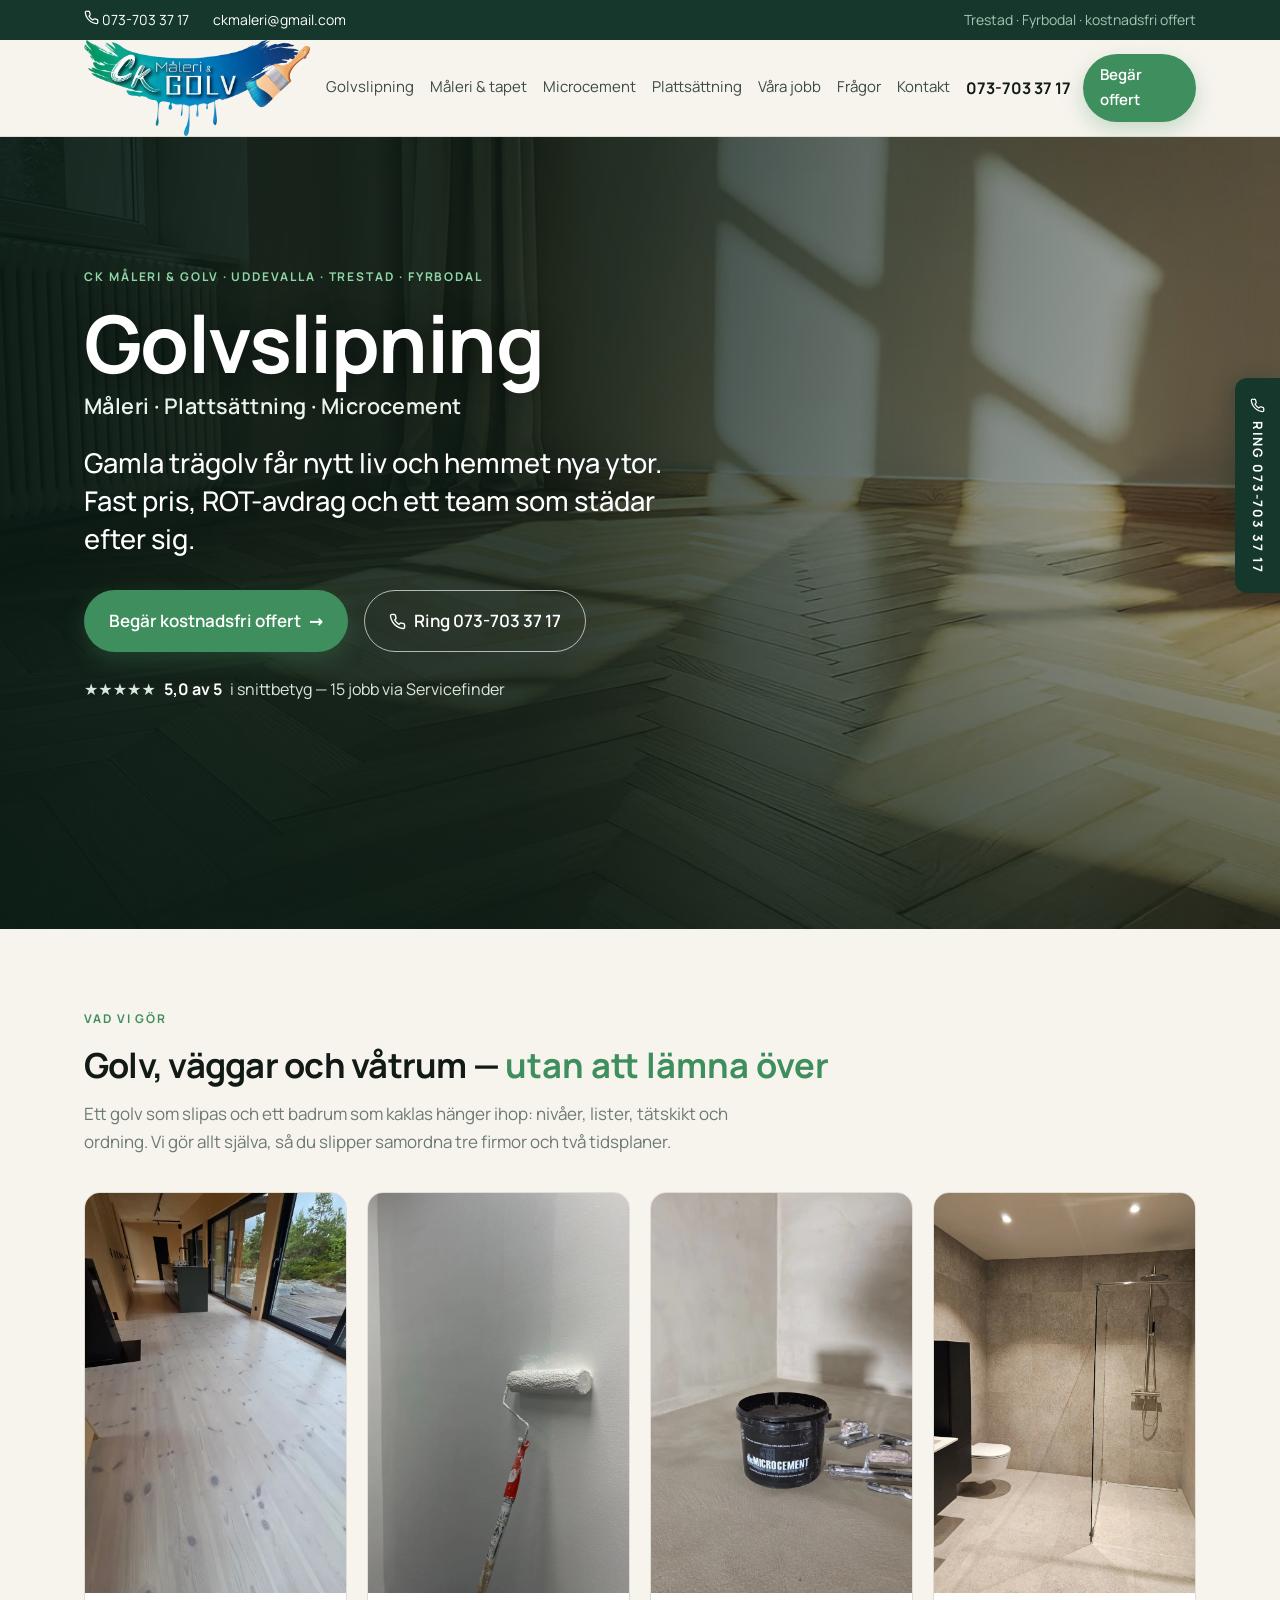
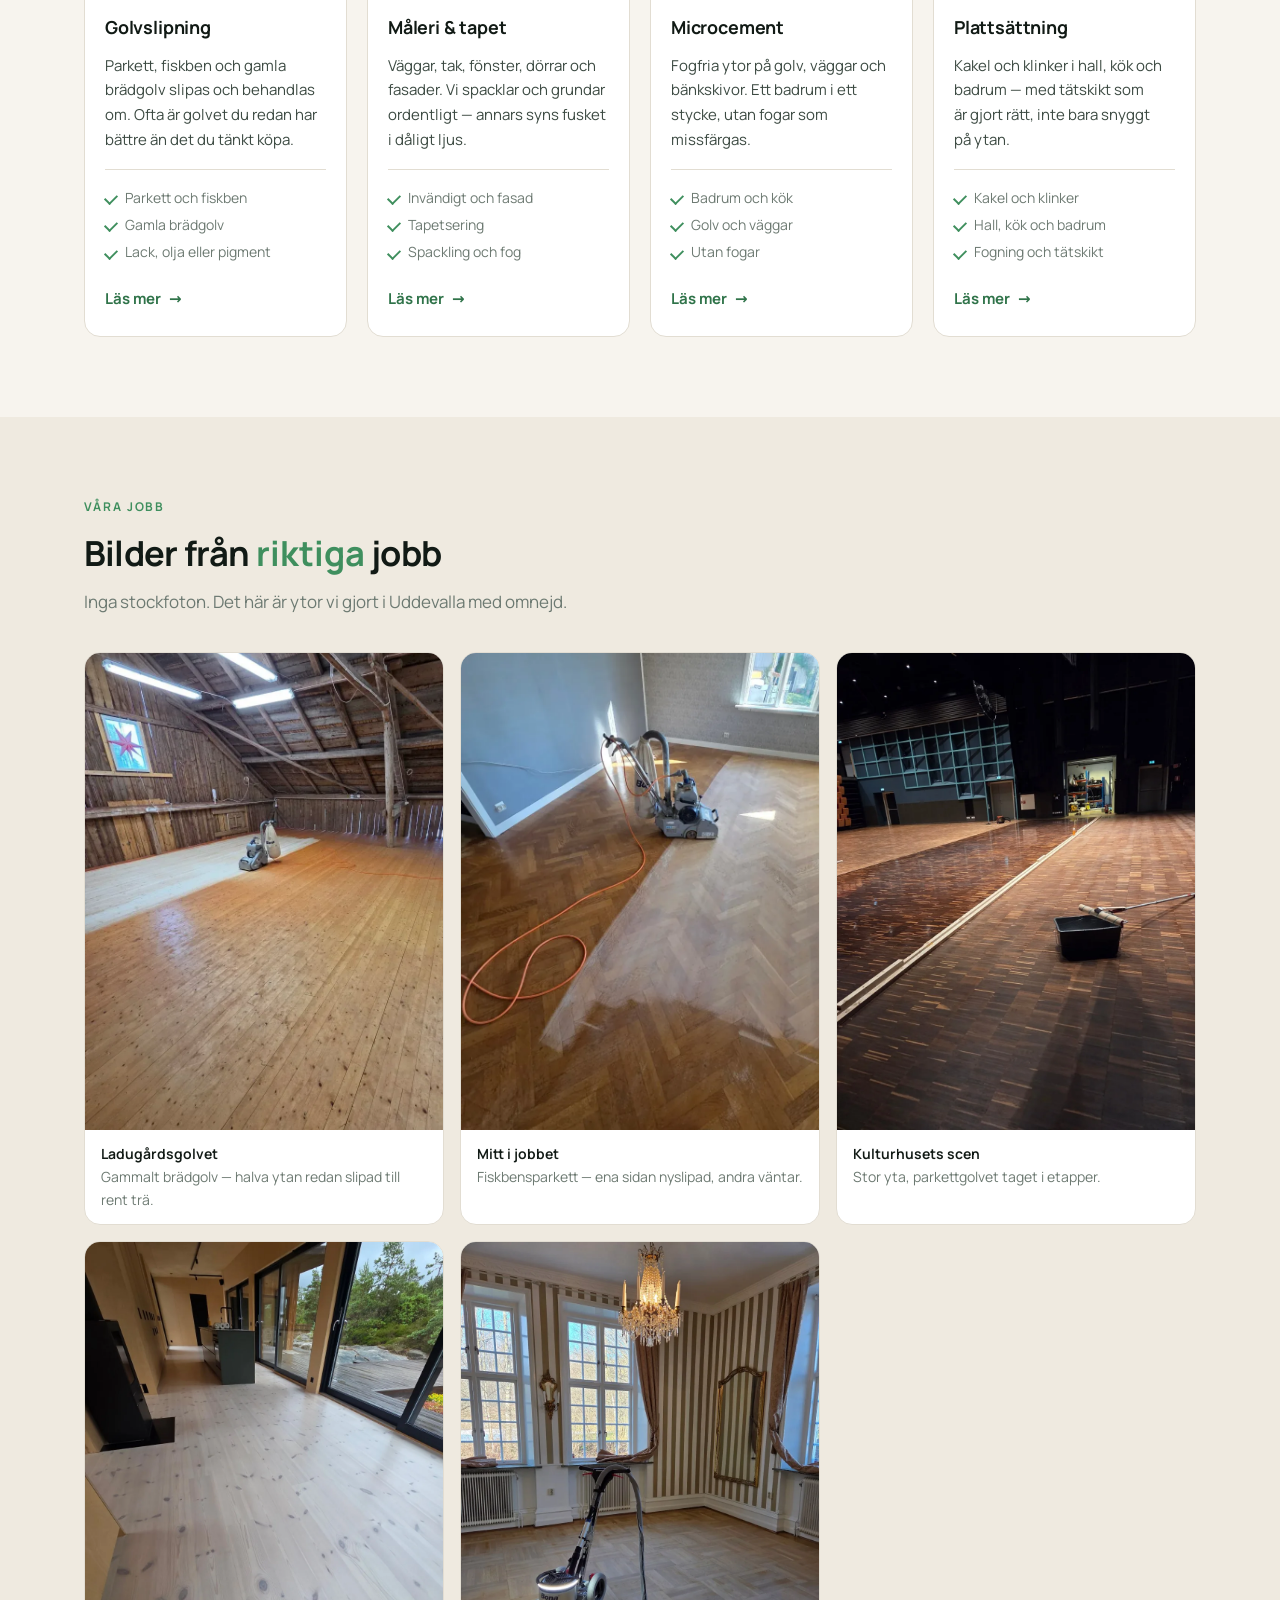
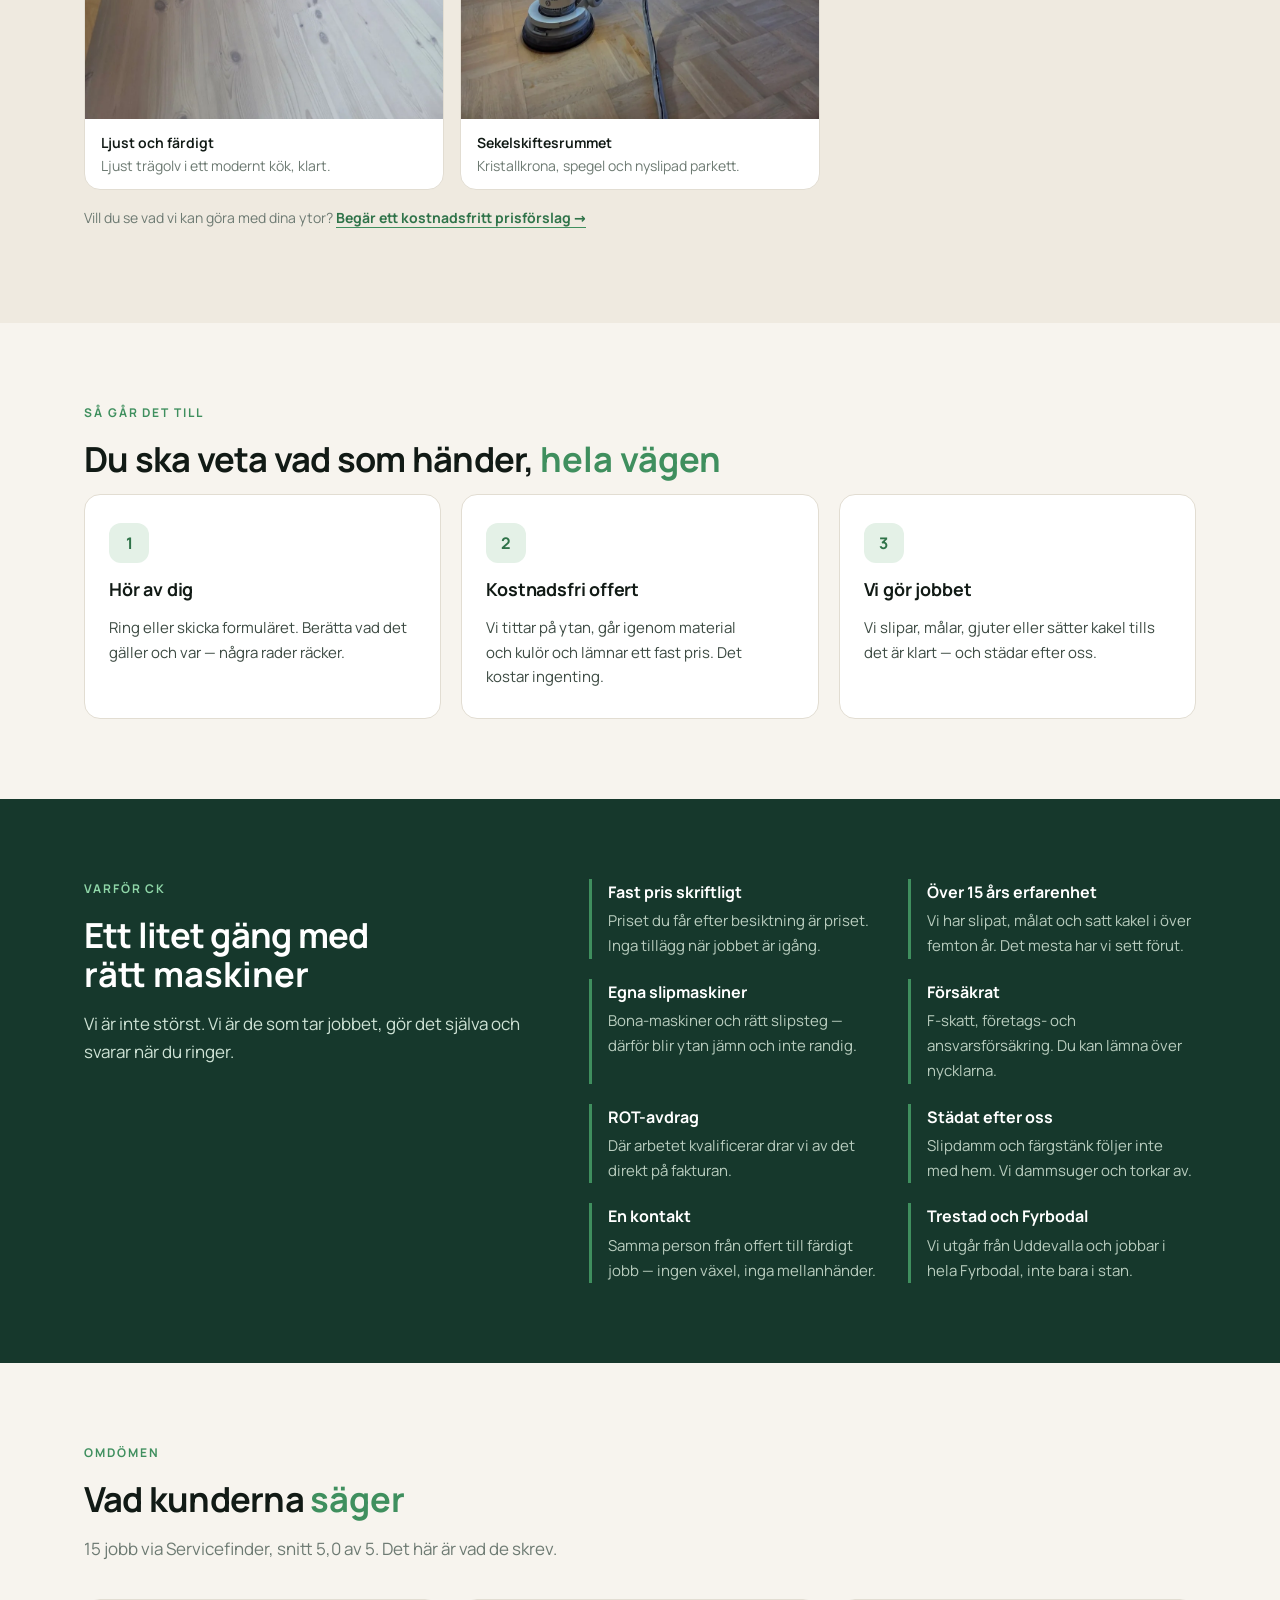
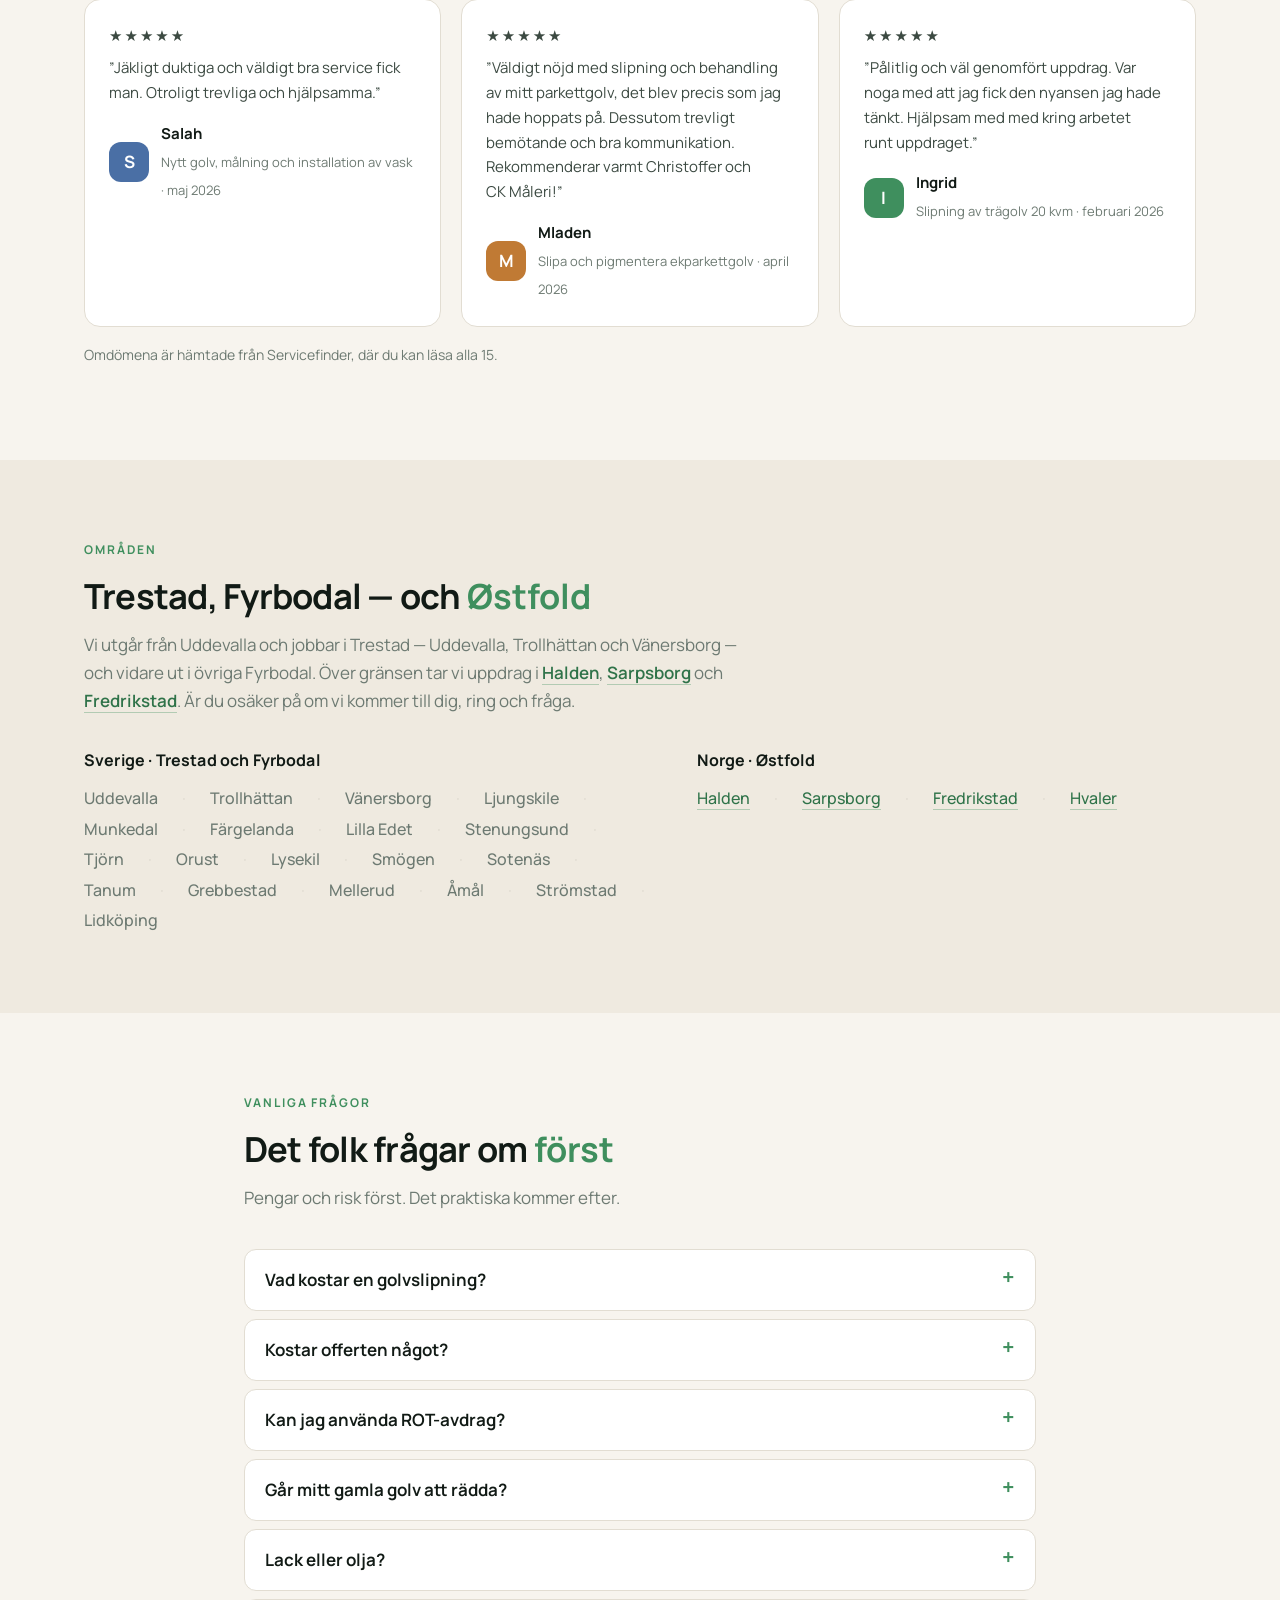
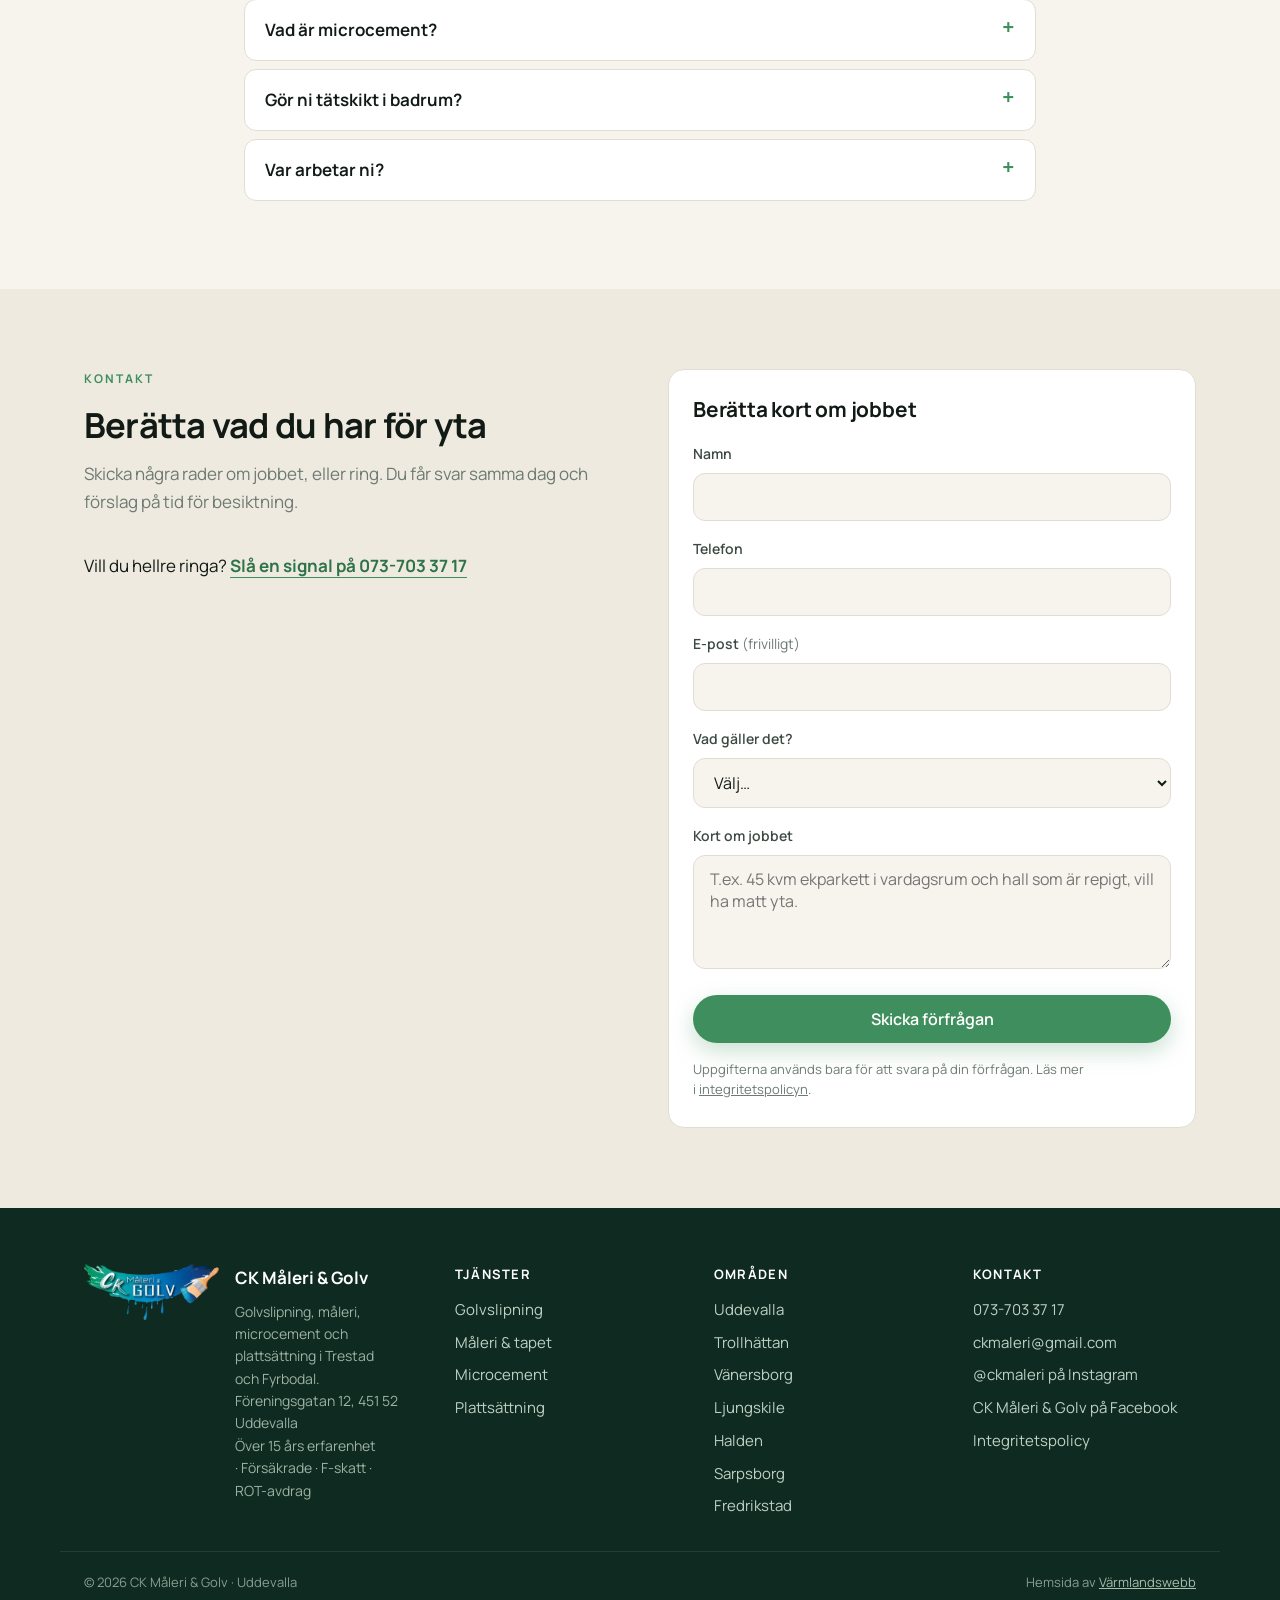
==== commit 9955fba5: "Omraden: Sverige/Norge i tva kolumner, NO-lankar, fler Fyrbodal-orter, Østfold i areaServed (v=7)" ====
--- a/index.html
+++ b/index.html
@@ -17,8 +17,8 @@
 <meta name="twitter:card" content="summary_large_image">
 <meta name="theme-color" content="#16382c">
 <link rel="icon" href="favicon.svg" type="image/svg+xml">
-<link rel="stylesheet" href="assets/styles.css?v=6">
-<script type="application/ld+json">{"@context": "https://schema.org", "@type": "HousePainter", "name": "CK Måleri & Golv", "url": "https://ckmaleri.se/", "description": "Måleri och golv i Trestad och Fyrbodal. Golvslipning, målning av tak och väggar, kakel, klinker och microcement — med över 15 års erfarenhet.", "slogan": "Noggrant utfört arbete i Trestad och Fyrbodal", "telephone": "+46 737 03 37 17", "email": "ckmaleri@gmail.com", "image": "https://ckmaleri.se/assets/img/og.jpg", "priceRange": "Offert efter besiktning", "address": {"@type": "PostalAddress", "streetAddress": "Föreningsgatan 12", "postalCode": "451 52", "addressLocality": "Uddevalla", "addressRegion": "Västra Götalands län", "addressCountry": "SE"}, "geo": {"@type": "GeoCoordinates", "latitude": "58.3553159", "longitude": "11.9414314"}, "hasMap": "https://maps.google.com/?cid=8150821241176347292", "openingHoursSpecification": [{"@type": "OpeningHoursSpecification", "dayOfWeek": ["Monday","Tuesday","Wednesday","Thursday","Friday"], "opens": "07:00", "closes": "20:00"}], "areaServed": [{"@type": "City", "name": "Uddevalla"}, {"@type": "City", "name": "Trollhättan"}, {"@type": "City", "name": "Vänersborg"}, {"@type": "City", "name": "Ljungskile"}, {"@type": "City", "name": "Munkedal"}, {"@type": "City", "name": "Färgelanda"}, {"@type": "City", "name": "Lilla Edet"}, {"@type": "City", "name": "Stenungsund"}, {"@type": "City", "name": "Tjörn"}, {"@type": "City", "name": "Orust"}, {"@type": "City", "name": "Lysekil"}, {"@type": "City", "name": "Åmål"}, {"@type": "City", "name": "Strömstad"}, {"@type": "City", "name": "Lidköping"}], "sameAs": ["https://www.instagram.com/ckmaleri/", "https://www.facebook.com/p/CK-M%C3%A5leri-Golv-100068038089752/"], "aggregateRating": {"@type": "AggregateRating", "ratingValue": "5.0", "reviewCount": "15", "bestRating": "5"}, "review": [{"@type": "Review", "author": {"@type": "Person", "name": "Salah"}, "datePublished": "2026-05-08", "name": "Nytt golv, målning och installation av vask", "reviewBody": "Jäkligt duktiga och väldigt bra service fick man. Otroligt trevliga och hjälpsamma.", "reviewRating": {"@type": "Rating", "ratingValue": "5", "bestRating": "5", "worstRating": "1"}}, {"@type": "Review", "author": {"@type": "Person", "name": "Mladen"}, "datePublished": "2026-04-17", "name": "Slipa och pigmentera ekparkettgolv", "reviewBody": "Väldigt nöjd med slipning och behandling av mitt parkettgolv, det blev precis som jag hade hoppats på. Dessutom trevligt bemötande och bra kommunikation. Rekommenderar varmt Christoffer och CK Måleri!", "reviewRating": {"@type": "Rating", "ratingValue": "5", "bestRating": "5", "worstRating": "1"}}, {"@type": "Review", "author": {"@type": "Person", "name": "Ingrid"}, "datePublished": "2026-02-28", "name": "Slipning av trägolv 20 kvm", "reviewBody": "Pålitlig och väl genomfört uppdrag. Var noga med att jag fick den nyansen jag hade tänkt. Hjälpsam med med kring arbetet runt uppdraget.", "reviewRating": {"@type": "Rating", "ratingValue": "5", "bestRating": "5", "worstRating": "1"}}], "makesOffer": [{"@type": "Offer", "itemOffered": {"@type": "Service", "name": "Golvslipning", "url": "https://ckmaleri.se/golvslipning.html"}}, {"@type": "Offer", "itemOffered": {"@type": "Service", "name": "Måleri och tapetsering", "url": "https://ckmaleri.se/maleri-och-tapet.html"}}, {"@type": "Offer", "itemOffered": {"@type": "Service", "name": "Microcement", "url": "https://ckmaleri.se/microcement.html"}}, {"@type": "Offer", "itemOffered": {"@type": "Service", "name": "Plattsättning", "url": "https://ckmaleri.se/plattsattning.html"}}]}</script>
+<link rel="stylesheet" href="assets/styles.css?v=7">
+<script type="application/ld+json">{"@context": "https://schema.org", "@type": "HousePainter", "name": "CK Måleri & Golv", "url": "https://ckmaleri.se/", "description": "Måleri och golv i Trestad och Fyrbodal. Golvslipning, målning av tak och väggar, kakel, klinker och microcement — med över 15 års erfarenhet.", "slogan": "Noggrant utfört arbete i Trestad och Fyrbodal", "telephone": "+46 737 03 37 17", "email": "ckmaleri@gmail.com", "image": "https://ckmaleri.se/assets/img/og.jpg", "priceRange": "Offert efter besiktning", "address": {"@type": "PostalAddress", "streetAddress": "Föreningsgatan 12", "postalCode": "451 52", "addressLocality": "Uddevalla", "addressRegion": "Västra Götalands län", "addressCountry": "SE"}, "geo": {"@type": "GeoCoordinates", "latitude": "58.3553159", "longitude": "11.9414314"}, "hasMap": "https://maps.google.com/?cid=8150821241176347292", "openingHoursSpecification": [{"@type": "OpeningHoursSpecification", "dayOfWeek": ["Monday", "Tuesday", "Wednesday", "Thursday", "Friday"], "opens": "07:00", "closes": "20:00"}], "areaServed": [{"@type": "City", "name": "Uddevalla"}, {"@type": "City", "name": "Trollhättan"}, {"@type": "City", "name": "Vänersborg"}, {"@type": "City", "name": "Ljungskile"}, {"@type": "City", "name": "Munkedal"}, {"@type": "City", "name": "Färgelanda"}, {"@type": "City", "name": "Lilla Edet"}, {"@type": "City", "name": "Stenungsund"}, {"@type": "City", "name": "Tjörn"}, {"@type": "City", "name": "Orust"}, {"@type": "City", "name": "Lysekil"}, {"@type": "City", "name": "Åmål"}, {"@type": "City", "name": "Strömstad"}, {"@type": "City", "name": "Lidköping"}, {"@type": "City", "name": "Halden"}, {"@type": "City", "name": "Sarpsborg"}, {"@type": "City", "name": "Fredrikstad"}, {"@type": "AdministrativeArea", "name": "Østfold"}, {"@type": "AdministrativeArea", "name": "Norge"}], "sameAs": ["https://www.instagram.com/ckmaleri/", "https://www.facebook.com/p/CK-M%C3%A5leri-Golv-100068038089752/"], "aggregateRating": {"@type": "AggregateRating", "ratingValue": "5.0", "reviewCount": "15", "bestRating": "5"}, "review": [{"@type": "Review", "author": {"@type": "Person", "name": "Salah"}, "datePublished": "2026-05-08", "name": "Nytt golv, målning och installation av vask", "reviewBody": "Jäkligt duktiga och väldigt bra service fick man. Otroligt trevliga och hjälpsamma.", "reviewRating": {"@type": "Rating", "ratingValue": "5", "bestRating": "5", "worstRating": "1"}}, {"@type": "Review", "author": {"@type": "Person", "name": "Mladen"}, "datePublished": "2026-04-17", "name": "Slipa och pigmentera ekparkettgolv", "reviewBody": "Väldigt nöjd med slipning och behandling av mitt parkettgolv, det blev precis som jag hade hoppats på. Dessutom trevligt bemötande och bra kommunikation. Rekommenderar varmt Christoffer och CK Måleri!", "reviewRating": {"@type": "Rating", "ratingValue": "5", "bestRating": "5", "worstRating": "1"}}, {"@type": "Review", "author": {"@type": "Person", "name": "Ingrid"}, "datePublished": "2026-02-28", "name": "Slipning av trägolv 20 kvm", "reviewBody": "Pålitlig och väl genomfört uppdrag. Var noga med att jag fick den nyansen jag hade tänkt. Hjälpsam med med kring arbetet runt uppdraget.", "reviewRating": {"@type": "Rating", "ratingValue": "5", "bestRating": "5", "worstRating": "1"}}], "makesOffer": [{"@type": "Offer", "itemOffered": {"@type": "Service", "name": "Golvslipning", "url": "https://ckmaleri.se/golvslipning.html"}}, {"@type": "Offer", "itemOffered": {"@type": "Service", "name": "Måleri och tapetsering", "url": "https://ckmaleri.se/maleri-och-tapet.html"}}, {"@type": "Offer", "itemOffered": {"@type": "Service", "name": "Microcement", "url": "https://ckmaleri.se/microcement.html"}}, {"@type": "Offer", "itemOffered": {"@type": "Service", "name": "Plattsättning", "url": "https://ckmaleri.se/plattsattning.html"}}]}</script>
 <script type="application/ld+json">{"@context":"https://schema.org","@type":"FAQPage","mainEntity":[{"@type":"Question","name":"Vad kostar en golvslipning?","acceptedAnswer":{"@type":"Answer","text":"Det avgörs av ytan, skicket och vilken behandling du vill ha. Du får ett riktmärke direkt på telefon och ett fast pris efter att vi tittat på golvet."}},{"@type":"Question","name":"Kostar offerten något?","acceptedAnswer":{"@type":"Answer","text":"Nej. Besiktning och offert är kostnadsfritt och du binder inte upp dig på något."}},{"@type":"Question","name":"Kan jag använda ROT-avdrag?","acceptedAnswer":{"@type":"Answer","text":"Ja, för arbete i din bostad. ROT ger 30 % av arbetskostnaden tillbaka, upp till ett tak per person och år. Vi drar av det direkt på fakturan och sköter ansökan."}},{"@type":"Question","name":"Går mitt gamla golv att rädda?","acceptedAnswer":{"@type":"Answer","text":"Nästan alltid. Så länge trät inte är genomgånget eller fuktskadat går det att slipa fram en fräsch yta. Ser vi att det inte är värt pengarna säger vi det."}},{"@type":"Question","name":"Lack eller olja?","acceptedAnswer":{"@type":"Answer","text":"Lack tål mer och är enklare att hålla rent. Olja ger en mattare och mer levande yta som går att bättra lokalt. Vi går igenom skillnaden så att du kan välja."}},{"@type":"Question","name":"Vad är microcement?","acceptedAnswer":{"@type":"Answer","text":"En tunn massa som läggs på golv, väggar och bänkskivor och ger en fogfri yta med stenkänsla. Den kan ofta läggas ovanpå befintligt underlag."}},{"@type":"Question","name":"Gör ni tätskikt i badrum?","acceptedAnswer":{"@type":"Answer","text":"Ja. Tätskiktet ska vara rätt utfört, annars hjälper varken kakel eller microcement. Det ingår när vi gör våtrum."}},{"@type":"Question","name":"Var arbetar ni?","acceptedAnswer":{"@type":"Answer","text":"Uddevalla, Trollhättan, Vänersborg och bygderna runtomkring. Ring om du är osäker på om vi kommer till dig."}}]}</script>
 </head>
 <body>
@@ -201,10 +201,18 @@
 <section class="section section-alt" id="omraden">
   <div class="wrap">
     <p class="eyebrow">Områden</p>
-    <h2>Trestad och <em>Fyrbodal</em></h2>
-    <p class="section-lead">Vi utgår från Uddevalla och jobbar i Trestad — Uddevalla, Trollhättan och
-      Vänersborg — och vidare ut i övriga Fyrbodal. Är du osäker på om vi kommer till dig, ring och fråga.</p>
-    <ul class="areas"><li>Uddevalla</li><li>Trollhättan</li><li>Vänersborg</li><li>Ljungskile</li><li>Munkedal</li><li>Färgelanda</li><li>Lilla Edet</li><li>Stenungsund</li><li>Tjörn</li><li>Orust</li><li>Lysekil</li><li>Åmål</li><li>Strömstad</li><li>Lidköping</li></ul>
+    <h2>Trestad, Fyrbodal — och <em>Østfold</em></h2>
+    <p class="section-lead">Vi utgår från Uddevalla och jobbar i Trestad — Uddevalla, Trollhättan och Vänersborg — och vidare ut i övriga Fyrbodal. Över gränsen tar vi uppdrag i <a href="halden.html">Halden</a>, <a href="sarpsborg.html">Sarpsborg</a> och <a href="fredrikstad.html">Fredrikstad</a>. Är du osäker på om vi kommer till dig, ring och fråga.</p>
+    <div class="areas-split">
+      <div>
+        <h3>Sverige · Trestad och Fyrbodal</h3>
+        <ul class="areas"><li>Uddevalla</li><li>Trollhättan</li><li>Vänersborg</li><li>Ljungskile</li><li>Munkedal</li><li>Färgelanda</li><li>Lilla Edet</li><li>Stenungsund</li><li>Tjörn</li><li>Orust</li><li>Lysekil</li><li>Smögen</li><li>Sotenäs</li><li>Tanum</li><li>Grebbestad</li><li>Mellerud</li><li>Åmål</li><li>Strömstad</li><li>Lidköping</li></ul>
+      </div>
+      <div>
+        <h3>Norge · Østfold</h3>
+        <ul class="areas"><li><a href="halden.html">Halden</a></li><li><a href="sarpsborg.html">Sarpsborg</a></li><li><a href="fredrikstad.html">Fredrikstad</a></li><li><a href="fredrikstad.html">Hvaler</a></li></ul>
+      </div>
+    </div>
   </div>
 </section>
 
@@ -300,6 +308,6 @@
     <span>Hemsida av <a href="https://varmlandswebb.se" rel="noopener">Värmlandswebb</a></span>
   </div>
 </footer>
-<script src="assets/app.js?v=6" defer></script>
+<script src="assets/app.js?v=7" defer></script>
 </body>
 </html>
--- a/assets/styles.css
+++ b/assets/styles.css
@@ -250,6 +250,17 @@
 .areas li{font-size:var(--fs-base);color:var(--muted);font-weight:500}
 .areas li:not(:last-child)::after{content:"·";margin-left:var(--sp-6);color:var(--line)}
 
+/* Områden: Sverige / Norge sida vid sida */
+.areas-split{display:grid;grid-template-columns:1.15fr 1fr;gap:var(--sp-10);margin-top:var(--sp-6)}
+.areas-split h3{font-size:var(--fs-base);font-weight:700;letter-spacing:.01em;margin:0 0 var(--sp-4);color:var(--ink)}
+.areas-split .areas{margin:0}
+.areas a{color:var(--accent-dark);text-decoration:none;border-bottom:1.5px solid rgba(63,143,94,.35)}
+.areas a:hover{border-bottom-color:var(--accent)}
+.section-lead a{color:var(--accent-dark);font-weight:600;text-decoration:none;
+  border-bottom:1.5px solid rgba(63,143,94,.35)}
+.section-lead a:hover{border-bottom-color:var(--accent)}
+@media (max-width:760px){.areas-split{grid-template-columns:1fr;gap:var(--sp-6)}}
+
 /* Fakta */
 .facts{display:grid;grid-template-columns:1fr 1fr;gap:var(--sp-5) var(--sp-8);margin:0}
 .facts div{border-left:3px solid var(--accent);padding-left:var(--sp-4)}
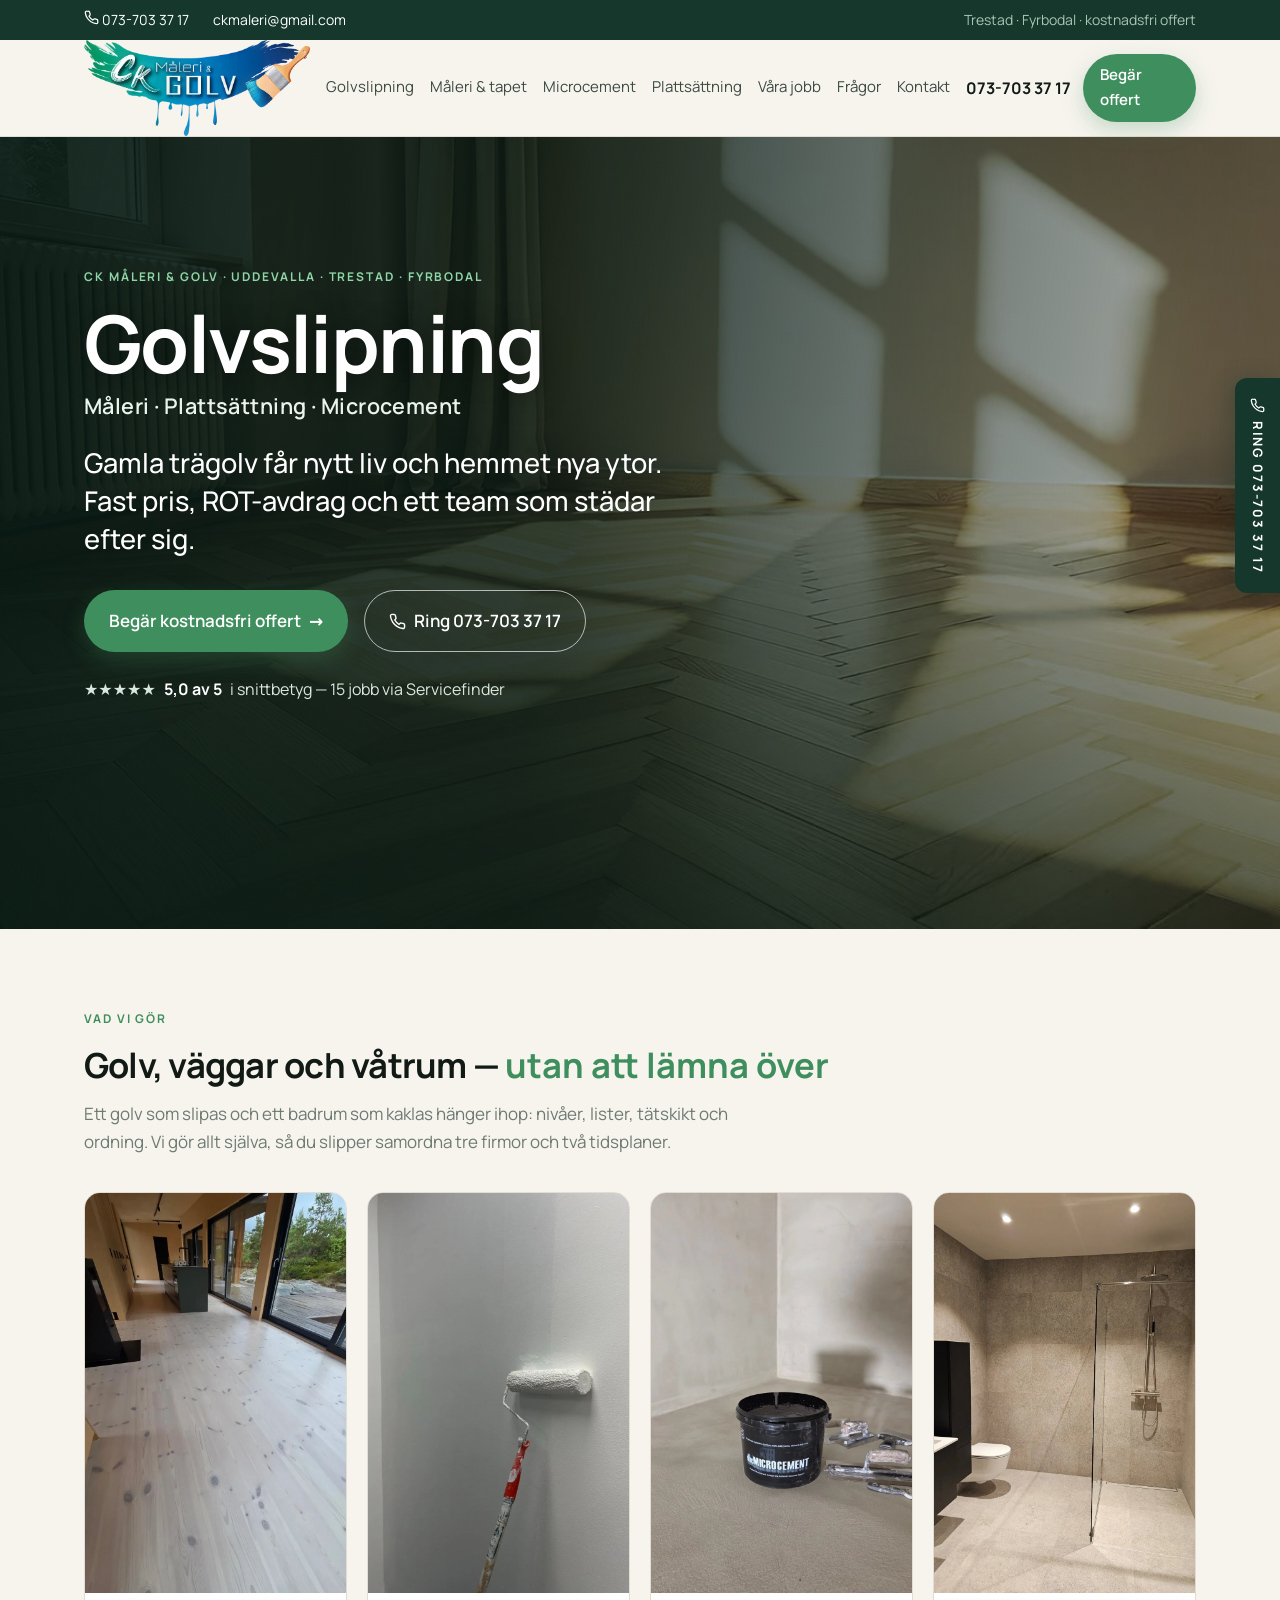
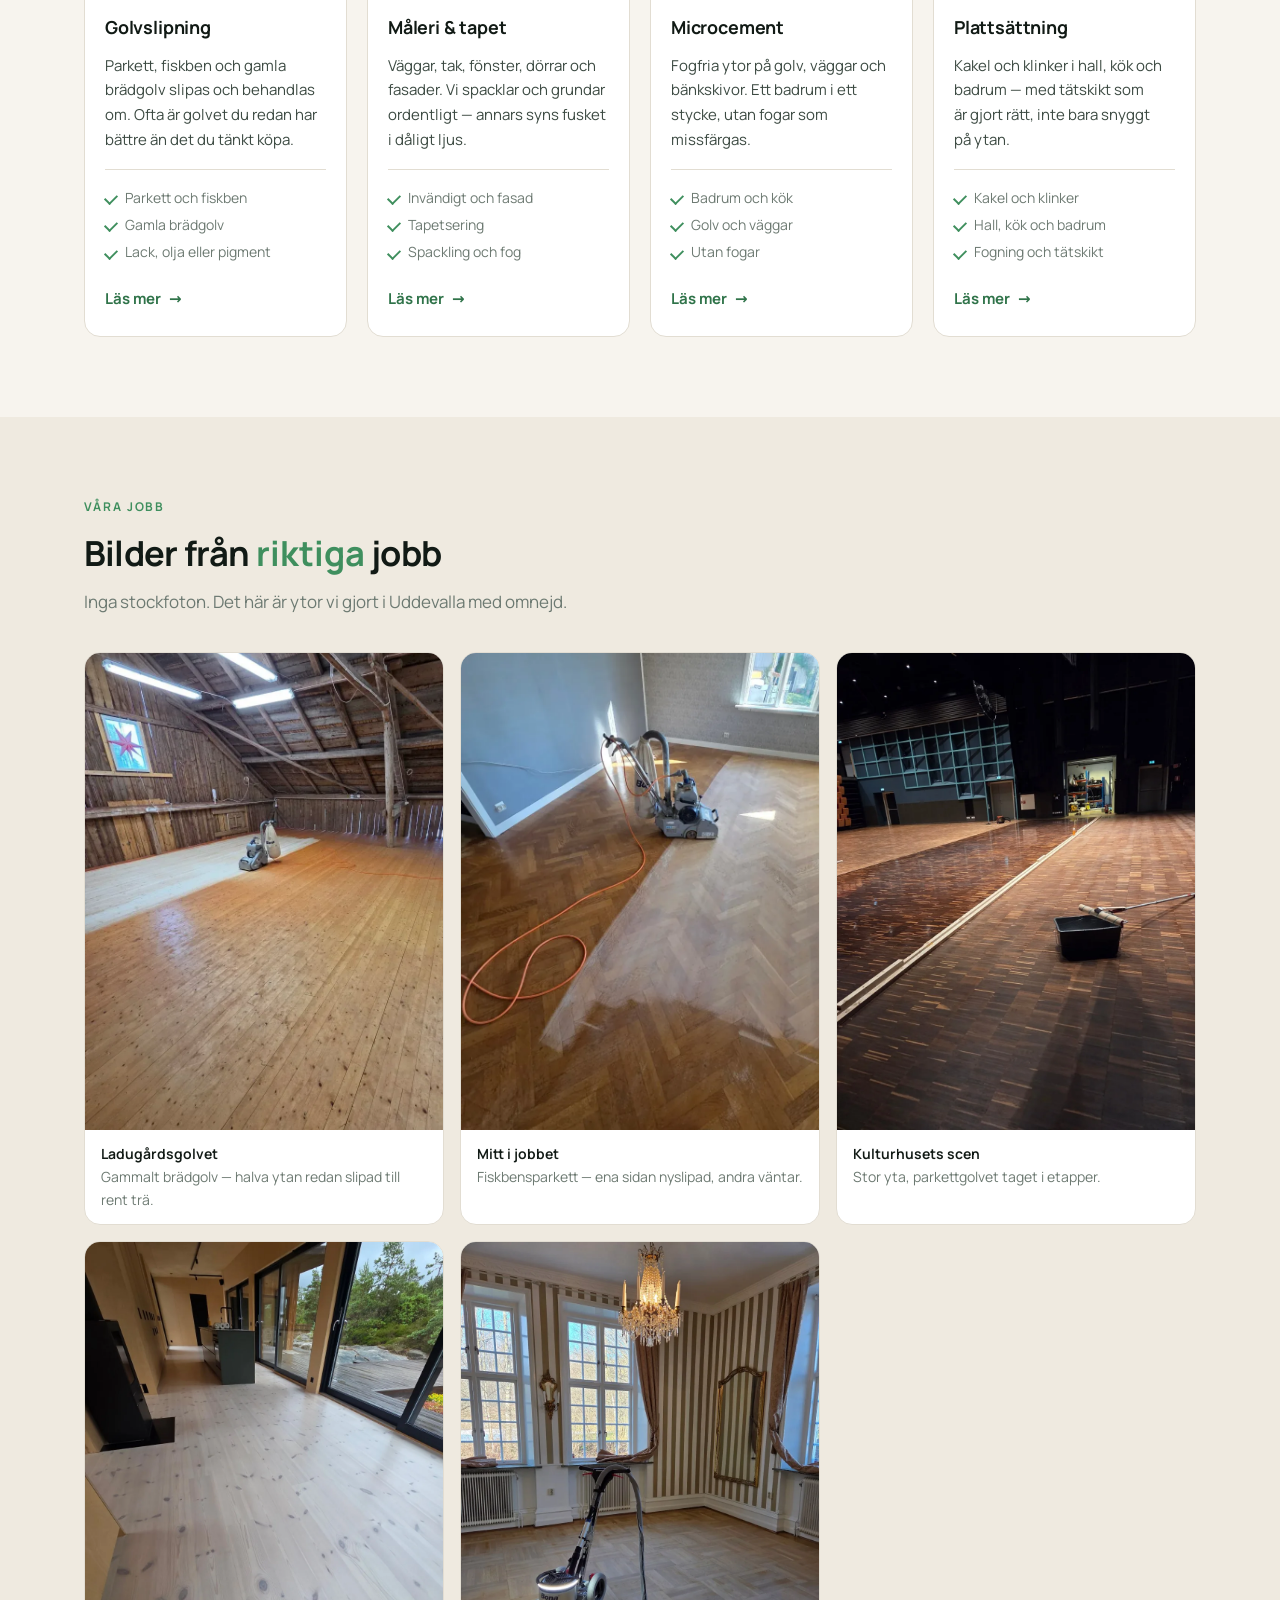
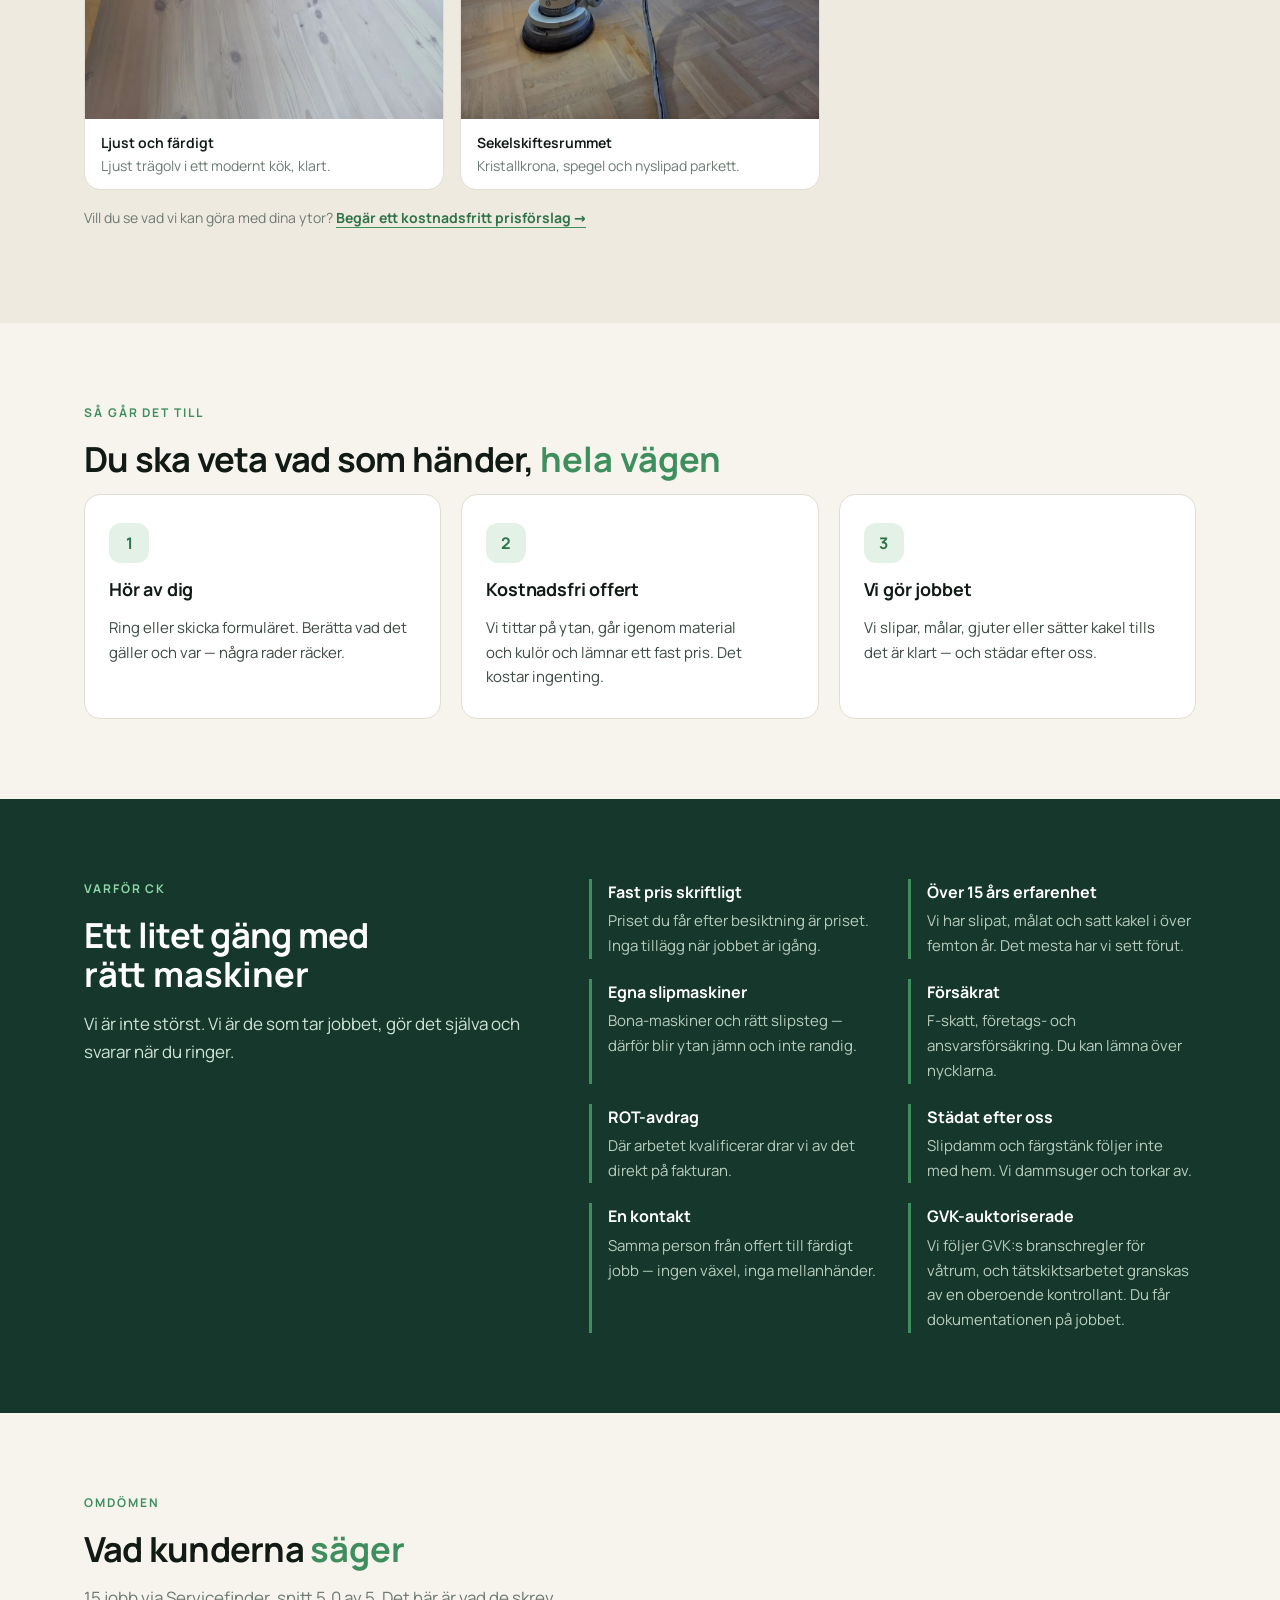
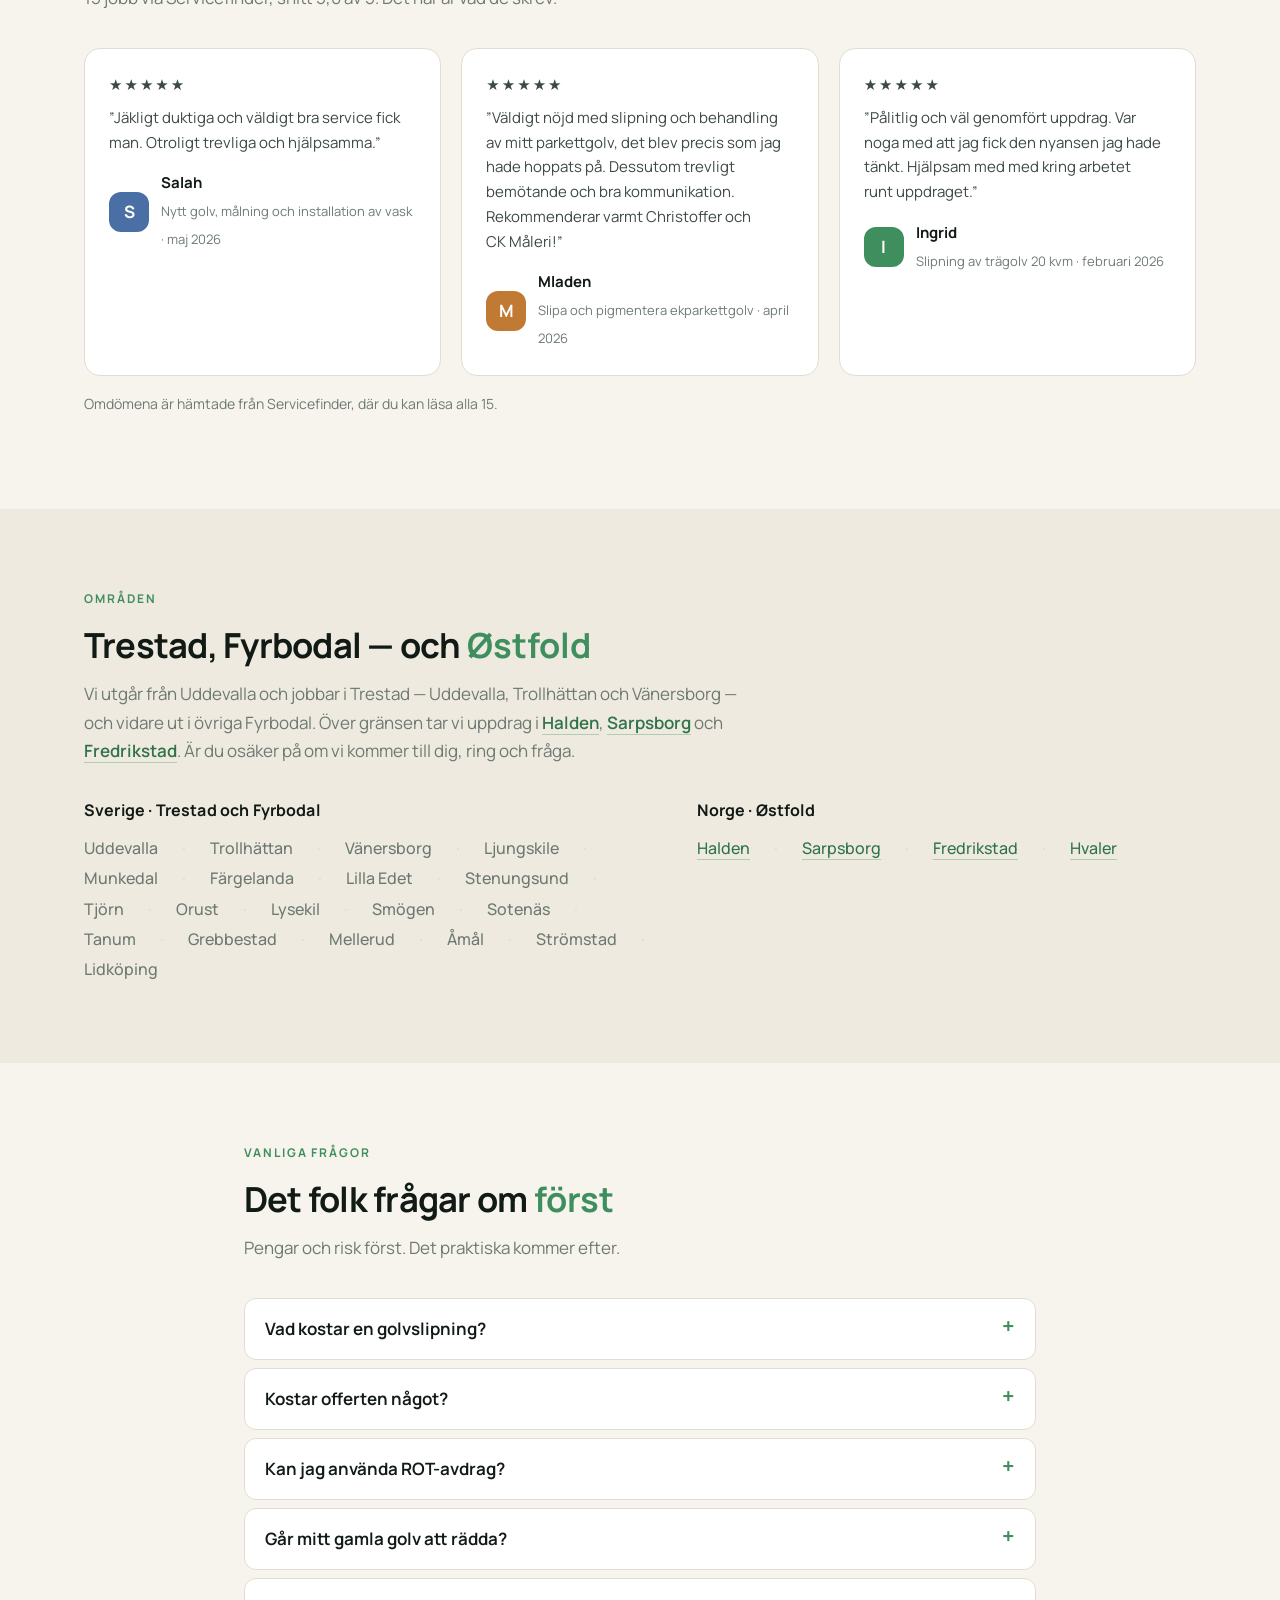
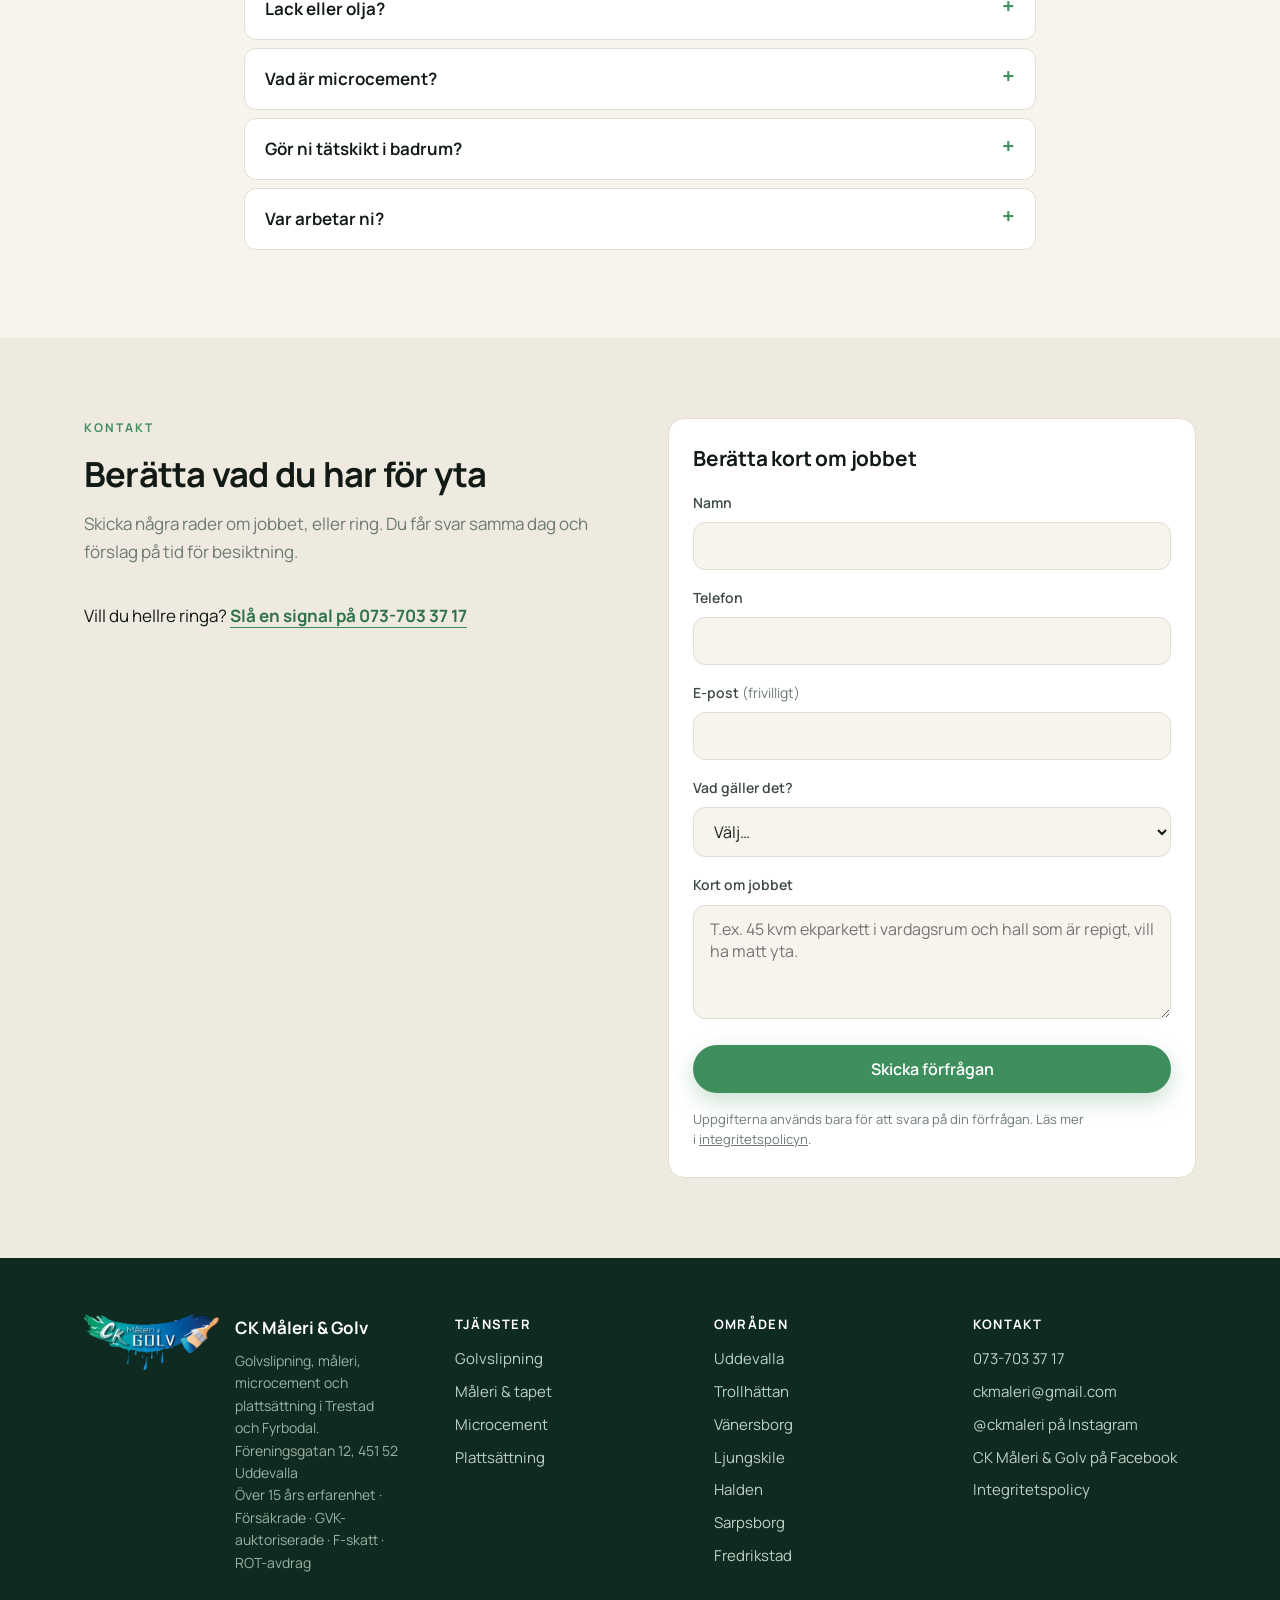
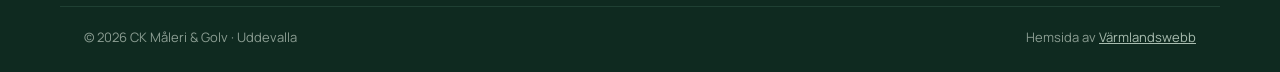
==== commit 197ff143: "GVK (Golv- & Vatrumskontroll) dar det ar relevant: vatrum/tatskikt, faktaruta, FAQ + schema, footer," ====
--- a/index.html
+++ b/index.html
@@ -4,14 +4,14 @@
 <meta charset="utf-8">
 <meta name="viewport" content="width=device-width, initial-scale=1">
 <title>Måleri, golv och kakel i Uddevalla | CK Måleri & Golv</title>
-<meta name="description" content="Golvslipning, måleri, microcement och plattsättning i Uddevalla och Trestad. Försäkrade, ROT-avdrag och kostnadsfri offert. Ring 073-703 37 17.">
+<meta name="description" content="Golvslipning, måleri, microcement och plattsättning i Uddevalla och Trestad. GVK-auktoriserade, försäkrade och kostnadsfri offert. Ring 073-703 37 17.">
 <link rel="canonical" href="https://ckmaleri.se/">
 <meta name="robots" content="index,follow">
 <meta property="og:type" content="website">
 <meta property="og:locale" content="sv_SE">
 <meta property="og:site_name" content="CK Måleri & Golv">
 <meta property="og:title" content="Måleri, golv och kakel i Uddevalla | CK Måleri & Golv">
-<meta property="og:description" content="Golvslipning, måleri, microcement och plattsättning i Uddevalla och Trestad. Försäkrade, ROT-avdrag och kostnadsfri offert. Ring 073-703 37 17.">
+<meta property="og:description" content="Golvslipning, måleri, microcement och plattsättning i Uddevalla och Trestad. GVK-auktoriserade, försäkrade och kostnadsfri offert. Ring 073-703 37 17.">
 <meta property="og:url" content="https://ckmaleri.se/">
 <meta property="og:image" content="https://ckmaleri.se/assets/img/og.jpg">
 <meta name="twitter:card" content="summary_large_image">
@@ -19,7 +19,7 @@
 <link rel="icon" href="favicon.svg" type="image/svg+xml">
 <link rel="stylesheet" href="assets/styles.css?v=7">
 <script type="application/ld+json">{"@context": "https://schema.org", "@type": "HousePainter", "name": "CK Måleri & Golv", "url": "https://ckmaleri.se/", "description": "Måleri och golv i Trestad och Fyrbodal. Golvslipning, målning av tak och väggar, kakel, klinker och microcement — med över 15 års erfarenhet.", "slogan": "Noggrant utfört arbete i Trestad och Fyrbodal", "telephone": "+46 737 03 37 17", "email": "ckmaleri@gmail.com", "image": "https://ckmaleri.se/assets/img/og.jpg", "priceRange": "Offert efter besiktning", "address": {"@type": "PostalAddress", "streetAddress": "Föreningsgatan 12", "postalCode": "451 52", "addressLocality": "Uddevalla", "addressRegion": "Västra Götalands län", "addressCountry": "SE"}, "geo": {"@type": "GeoCoordinates", "latitude": "58.3553159", "longitude": "11.9414314"}, "hasMap": "https://maps.google.com/?cid=8150821241176347292", "openingHoursSpecification": [{"@type": "OpeningHoursSpecification", "dayOfWeek": ["Monday", "Tuesday", "Wednesday", "Thursday", "Friday"], "opens": "07:00", "closes": "20:00"}], "areaServed": [{"@type": "City", "name": "Uddevalla"}, {"@type": "City", "name": "Trollhättan"}, {"@type": "City", "name": "Vänersborg"}, {"@type": "City", "name": "Ljungskile"}, {"@type": "City", "name": "Munkedal"}, {"@type": "City", "name": "Färgelanda"}, {"@type": "City", "name": "Lilla Edet"}, {"@type": "City", "name": "Stenungsund"}, {"@type": "City", "name": "Tjörn"}, {"@type": "City", "name": "Orust"}, {"@type": "City", "name": "Lysekil"}, {"@type": "City", "name": "Åmål"}, {"@type": "City", "name": "Strömstad"}, {"@type": "City", "name": "Lidköping"}, {"@type": "City", "name": "Halden"}, {"@type": "City", "name": "Sarpsborg"}, {"@type": "City", "name": "Fredrikstad"}, {"@type": "AdministrativeArea", "name": "Østfold"}, {"@type": "AdministrativeArea", "name": "Norge"}], "sameAs": ["https://www.instagram.com/ckmaleri/", "https://www.facebook.com/p/CK-M%C3%A5leri-Golv-100068038089752/"], "aggregateRating": {"@type": "AggregateRating", "ratingValue": "5.0", "reviewCount": "15", "bestRating": "5"}, "review": [{"@type": "Review", "author": {"@type": "Person", "name": "Salah"}, "datePublished": "2026-05-08", "name": "Nytt golv, målning och installation av vask", "reviewBody": "Jäkligt duktiga och väldigt bra service fick man. Otroligt trevliga och hjälpsamma.", "reviewRating": {"@type": "Rating", "ratingValue": "5", "bestRating": "5", "worstRating": "1"}}, {"@type": "Review", "author": {"@type": "Person", "name": "Mladen"}, "datePublished": "2026-04-17", "name": "Slipa och pigmentera ekparkettgolv", "reviewBody": "Väldigt nöjd med slipning och behandling av mitt parkettgolv, det blev precis som jag hade hoppats på. Dessutom trevligt bemötande och bra kommunikation. Rekommenderar varmt Christoffer och CK Måleri!", "reviewRating": {"@type": "Rating", "ratingValue": "5", "bestRating": "5", "worstRating": "1"}}, {"@type": "Review", "author": {"@type": "Person", "name": "Ingrid"}, "datePublished": "2026-02-28", "name": "Slipning av trägolv 20 kvm", "reviewBody": "Pålitlig och väl genomfört uppdrag. Var noga med att jag fick den nyansen jag hade tänkt. Hjälpsam med med kring arbetet runt uppdraget.", "reviewRating": {"@type": "Rating", "ratingValue": "5", "bestRating": "5", "worstRating": "1"}}], "makesOffer": [{"@type": "Offer", "itemOffered": {"@type": "Service", "name": "Golvslipning", "url": "https://ckmaleri.se/golvslipning.html"}}, {"@type": "Offer", "itemOffered": {"@type": "Service", "name": "Måleri och tapetsering", "url": "https://ckmaleri.se/maleri-och-tapet.html"}}, {"@type": "Offer", "itemOffered": {"@type": "Service", "name": "Microcement", "url": "https://ckmaleri.se/microcement.html"}}, {"@type": "Offer", "itemOffered": {"@type": "Service", "name": "Plattsättning", "url": "https://ckmaleri.se/plattsattning.html"}}]}</script>
-<script type="application/ld+json">{"@context":"https://schema.org","@type":"FAQPage","mainEntity":[{"@type":"Question","name":"Vad kostar en golvslipning?","acceptedAnswer":{"@type":"Answer","text":"Det avgörs av ytan, skicket och vilken behandling du vill ha. Du får ett riktmärke direkt på telefon och ett fast pris efter att vi tittat på golvet."}},{"@type":"Question","name":"Kostar offerten något?","acceptedAnswer":{"@type":"Answer","text":"Nej. Besiktning och offert är kostnadsfritt och du binder inte upp dig på något."}},{"@type":"Question","name":"Kan jag använda ROT-avdrag?","acceptedAnswer":{"@type":"Answer","text":"Ja, för arbete i din bostad. ROT ger 30 % av arbetskostnaden tillbaka, upp till ett tak per person och år. Vi drar av det direkt på fakturan och sköter ansökan."}},{"@type":"Question","name":"Går mitt gamla golv att rädda?","acceptedAnswer":{"@type":"Answer","text":"Nästan alltid. Så länge trät inte är genomgånget eller fuktskadat går det att slipa fram en fräsch yta. Ser vi att det inte är värt pengarna säger vi det."}},{"@type":"Question","name":"Lack eller olja?","acceptedAnswer":{"@type":"Answer","text":"Lack tål mer och är enklare att hålla rent. Olja ger en mattare och mer levande yta som går att bättra lokalt. Vi går igenom skillnaden så att du kan välja."}},{"@type":"Question","name":"Vad är microcement?","acceptedAnswer":{"@type":"Answer","text":"En tunn massa som läggs på golv, väggar och bänkskivor och ger en fogfri yta med stenkänsla. Den kan ofta läggas ovanpå befintligt underlag."}},{"@type":"Question","name":"Gör ni tätskikt i badrum?","acceptedAnswer":{"@type":"Answer","text":"Ja. Tätskiktet ska vara rätt utfört, annars hjälper varken kakel eller microcement. Det ingår när vi gör våtrum."}},{"@type":"Question","name":"Var arbetar ni?","acceptedAnswer":{"@type":"Answer","text":"Uddevalla, Trollhättan, Vänersborg och bygderna runtomkring. Ring om du är osäker på om vi kommer till dig."}}]}</script>
+<script type="application/ld+json">{"@context":"https://schema.org","@type":"FAQPage","mainEntity":[{"@type":"Question","name":"Vad kostar en golvslipning?","acceptedAnswer":{"@type":"Answer","text":"Det avgörs av ytan, skicket och vilken behandling du vill ha. Du får ett riktmärke direkt på telefon och ett fast pris efter att vi tittat på golvet."}},{"@type":"Question","name":"Kostar offerten något?","acceptedAnswer":{"@type":"Answer","text":"Nej. Besiktning och offert är kostnadsfritt och du binder inte upp dig på något."}},{"@type":"Question","name":"Kan jag använda ROT-avdrag?","acceptedAnswer":{"@type":"Answer","text":"Ja, för arbete i din bostad. ROT ger 30 % av arbetskostnaden tillbaka, upp till ett tak per person och år. Vi drar av det direkt på fakturan och sköter ansökan."}},{"@type":"Question","name":"Går mitt gamla golv att rädda?","acceptedAnswer":{"@type":"Answer","text":"Nästan alltid. Så länge trät inte är genomgånget eller fuktskadat går det att slipa fram en fräsch yta. Ser vi att det inte är värt pengarna säger vi det."}},{"@type":"Question","name":"Lack eller olja?","acceptedAnswer":{"@type":"Answer","text":"Lack tål mer och är enklare att hålla rent. Olja ger en mattare och mer levande yta som går att bättra lokalt. Vi går igenom skillnaden så att du kan välja."}},{"@type":"Question","name":"Vad är microcement?","acceptedAnswer":{"@type":"Answer","text":"En tunn massa som läggs på golv, väggar och bänkskivor och ger en fogfri yta med stenkänsla. Den kan ofta läggas ovanpå befintligt underlag."}},{"@type":"Question","name":"Gör ni tätskikt i badrum?","acceptedAnswer":{"@type":"Answer","text":"Ja. Tätskiktet ska vara rätt utfört, annars hjälper varken kakel eller microcement. Vi är GVK-auktoriserade, så arbetet görs enligt GVK:s branschregler och granskas av en oberoende kontrollant. Du får dokumentationen. Det ingår när vi gör våtrum."}},{"@type":"Question","name":"Var arbetar ni?","acceptedAnswer":{"@type":"Answer","text":"Uddevalla, Trollhättan, Vänersborg och bygderna runtomkring. Ring om du är osäker på om vi kommer till dig."}}]}</script>
 </head>
 <body>
 <a class="skip" href="#main">Hoppa till innehåll</a>
@@ -180,7 +180,7 @@
       <div><dt>ROT-avdrag</dt><dd>Där arbetet kvalificerar drar vi av det direkt på fakturan.</dd></div>
       <div><dt>Städat efter oss</dt><dd>Slipdamm och färgstänk följer inte med hem. Vi dammsuger och torkar av.</dd></div>
       <div><dt>En kontakt</dt><dd>Samma person från offert till färdigt jobb — ingen växel, inga mellanhänder.</dd></div>
-      <div><dt>Trestad och Fyrbodal</dt><dd>Vi utgår från Uddevalla och jobbar i hela Fyrbodal, inte bara i stan.</dd></div>
+      <div><dt>GVK-auktoriserade</dt><dd>Vi följer GVK:s branschregler för våtrum, och tätskiktsarbetet granskas av en oberoende kontrollant. Du får dokumentationen på jobbet.</dd></div>
     </dl>
   </div>
 </section>
@@ -221,7 +221,7 @@
     <p class="eyebrow">Vanliga frågor</p>
     <h2>Det folk frågar om <em>först</em></h2>
     <p class="section-lead">Pengar och risk först. Det praktiska kommer efter.</p>
-    <details><summary>Vad kostar en golvslipning?</summary><p>Det avgörs av ytan, skicket och vilken behandling du vill ha. Du får ett riktmärke direkt på telefon och ett fast pris efter att vi tittat på golvet.</p></details><details><summary>Kostar offerten något?</summary><p>Nej. Besiktning och offert är kostnadsfritt och du binder inte upp dig på något.</p></details><details><summary>Kan jag använda ROT-avdrag?</summary><p>Ja, för arbete i din bostad. ROT ger 30 % av arbetskostnaden tillbaka, upp till ett tak per person och år. Vi drar av det direkt på fakturan och sköter ansökan.</p></details><details><summary>Går mitt gamla golv att rädda?</summary><p>Nästan alltid. Så länge trät inte är genomgånget eller fuktskadat går det att slipa fram en fräsch yta. Ser vi att det inte är värt pengarna säger vi det.</p></details><details><summary>Lack eller olja?</summary><p>Lack tål mer och är enklare att hålla rent. Olja ger en mattare och mer levande yta som går att bättra lokalt. Vi går igenom skillnaden så att du kan välja.</p></details><details><summary>Vad är microcement?</summary><p>En tunn massa som läggs på golv, väggar och bänkskivor och ger en fogfri yta med stenkänsla. Den kan ofta läggas ovanpå befintligt underlag.</p></details><details><summary>Gör ni tätskikt i badrum?</summary><p>Ja. Tätskiktet ska vara rätt utfört, annars hjälper varken kakel eller microcement. Det ingår när vi gör våtrum.</p></details><details><summary>Var arbetar ni?</summary><p>Uddevalla, Trollhättan, Vänersborg och bygderna runtomkring. Ring om du är osäker på om vi kommer till dig.</p></details>
+    <details><summary>Vad kostar en golvslipning?</summary><p>Det avgörs av ytan, skicket och vilken behandling du vill ha. Du får ett riktmärke direkt på telefon och ett fast pris efter att vi tittat på golvet.</p></details><details><summary>Kostar offerten något?</summary><p>Nej. Besiktning och offert är kostnadsfritt och du binder inte upp dig på något.</p></details><details><summary>Kan jag använda ROT-avdrag?</summary><p>Ja, för arbete i din bostad. ROT ger 30 % av arbetskostnaden tillbaka, upp till ett tak per person och år. Vi drar av det direkt på fakturan och sköter ansökan.</p></details><details><summary>Går mitt gamla golv att rädda?</summary><p>Nästan alltid. Så länge trät inte är genomgånget eller fuktskadat går det att slipa fram en fräsch yta. Ser vi att det inte är värt pengarna säger vi det.</p></details><details><summary>Lack eller olja?</summary><p>Lack tål mer och är enklare att hålla rent. Olja ger en mattare och mer levande yta som går att bättra lokalt. Vi går igenom skillnaden så att du kan välja.</p></details><details><summary>Vad är microcement?</summary><p>En tunn massa som läggs på golv, väggar och bänkskivor och ger en fogfri yta med stenkänsla. Den kan ofta läggas ovanpå befintligt underlag.</p></details><details><summary>Gör ni tätskikt i badrum?</summary><p>Ja. Tätskiktet ska vara rätt utfört, annars hjälper varken kakel eller microcement. Vi är GVK-auktoriserade, så arbetet görs enligt GVK:s branschregler och granskas av en oberoende kontrollant. Du får dokumentationen. Det ingår när vi gör våtrum.</p></details><details><summary>Var arbetar ni?</summary><p>Uddevalla, Trollhättan, Vänersborg och bygderna runtomkring. Ring om du är osäker på om vi kommer till dig.</p></details>
   </div>
 </section>
 
@@ -274,7 +274,7 @@
         <strong>CK Måleri & Golv</strong>
         <p>Golvslipning, måleri, microcement och plattsättning i Trestad och Fyrbodal.<br>
         Föreningsgatan 12, 451 52 Uddevalla<br>
-        Över 15 års erfarenhet · Försäkrade · F-skatt · ROT-avdrag</p>
+        Över 15 års erfarenhet · Försäkrade · GVK-auktoriserade · F-skatt · ROT-avdrag</p>
       </div>
     </div>
     <div class="footer-col">
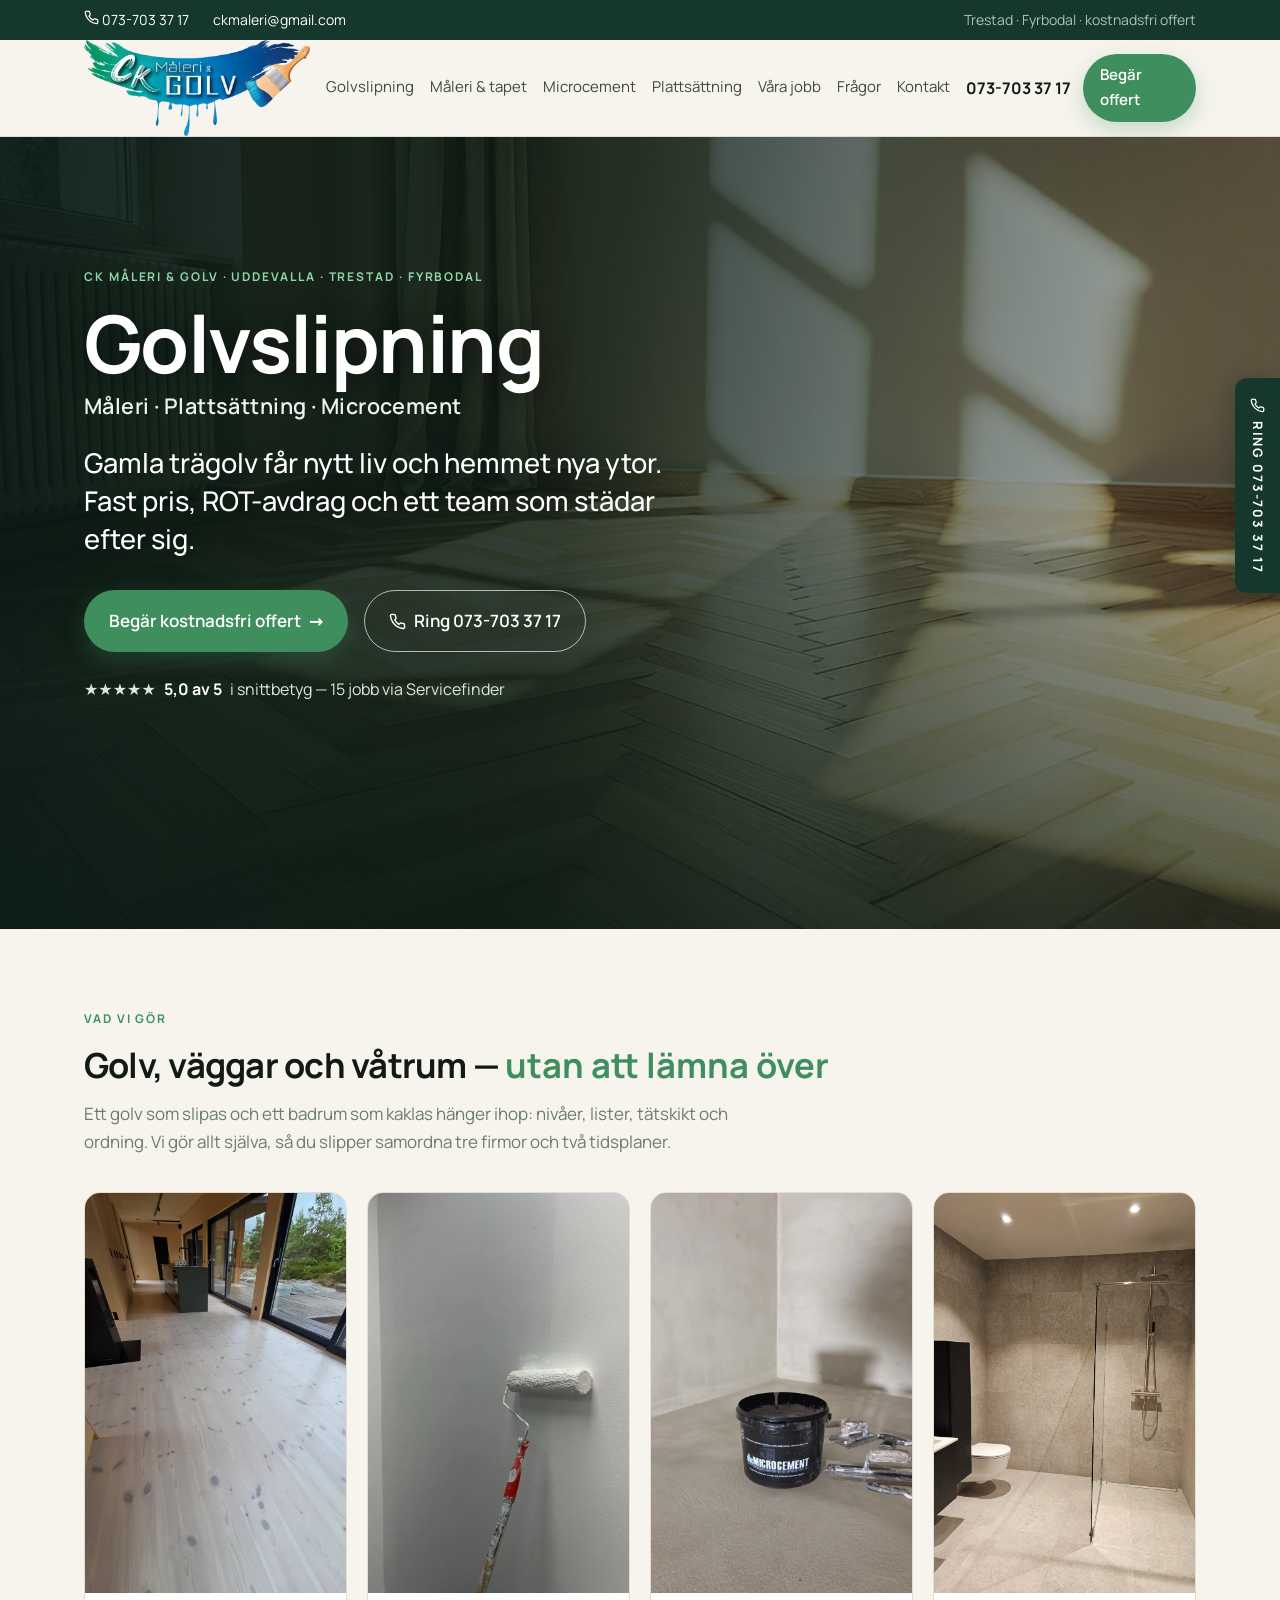
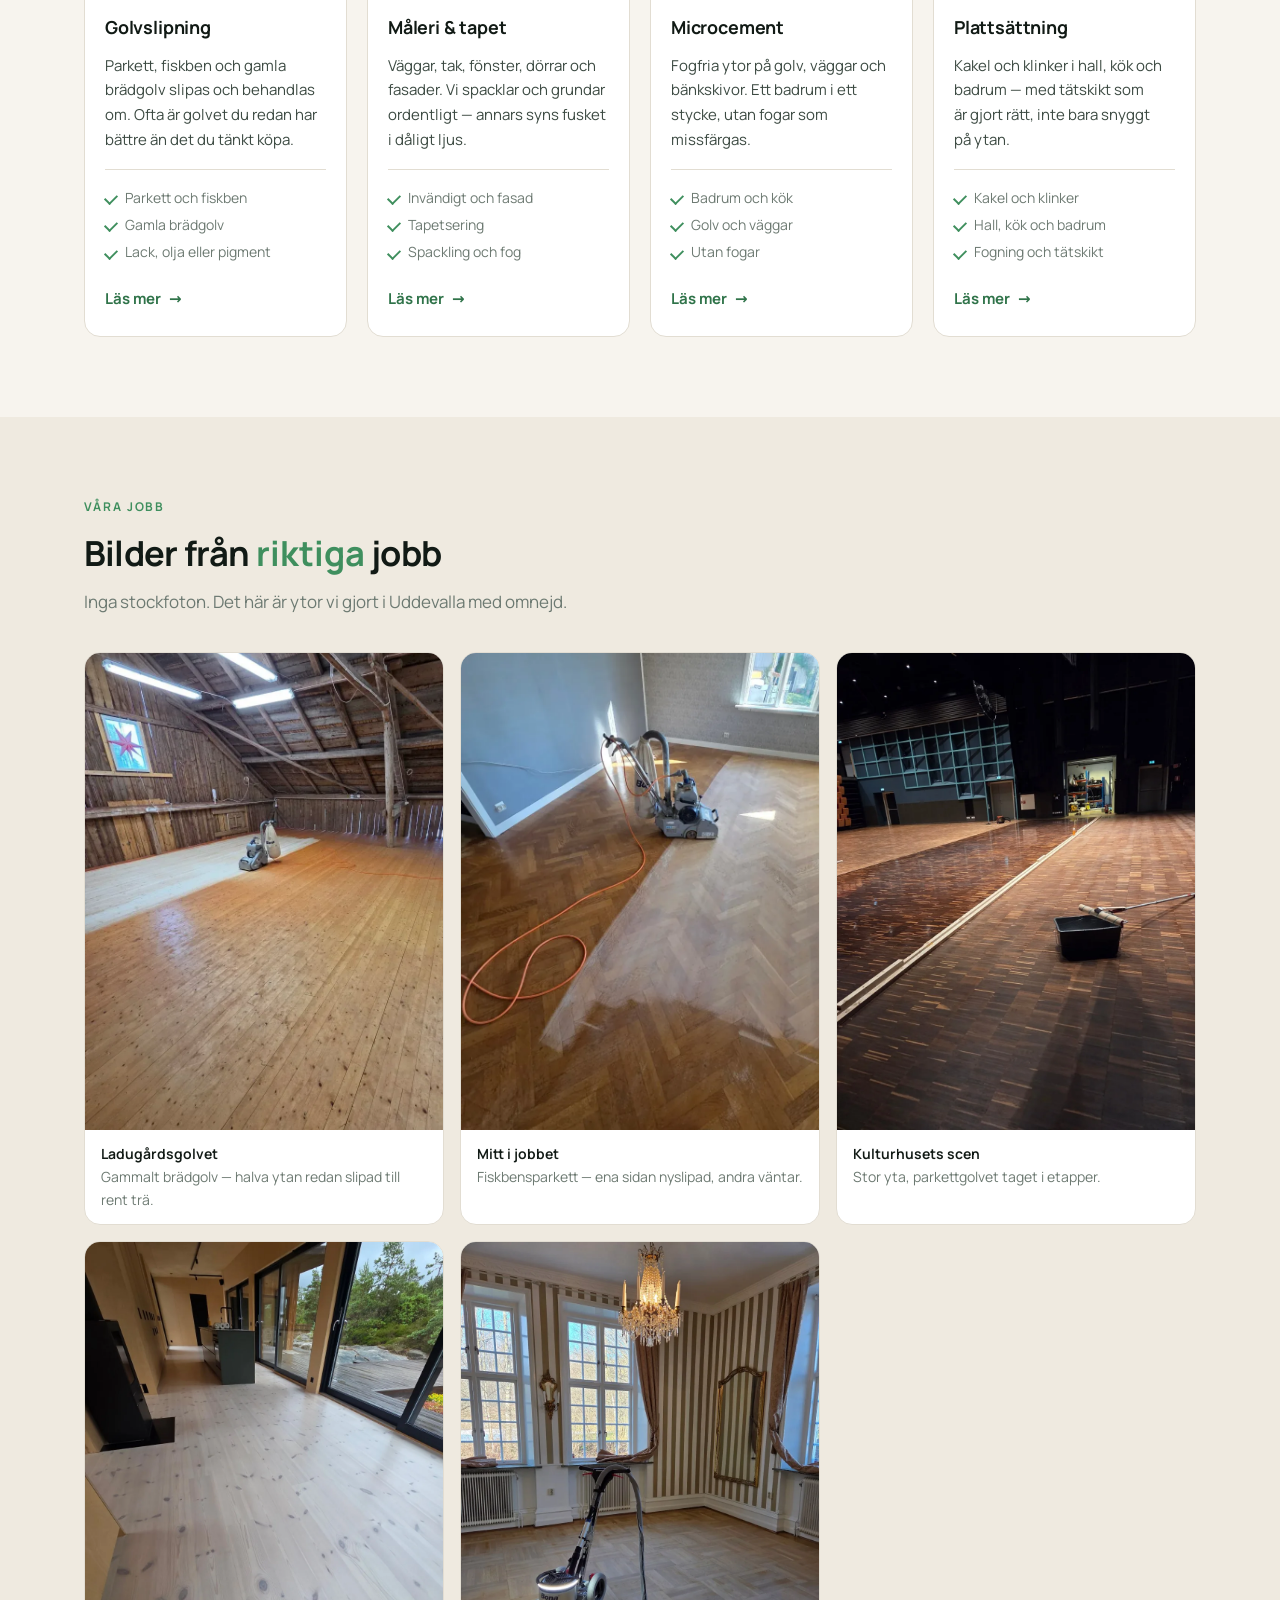
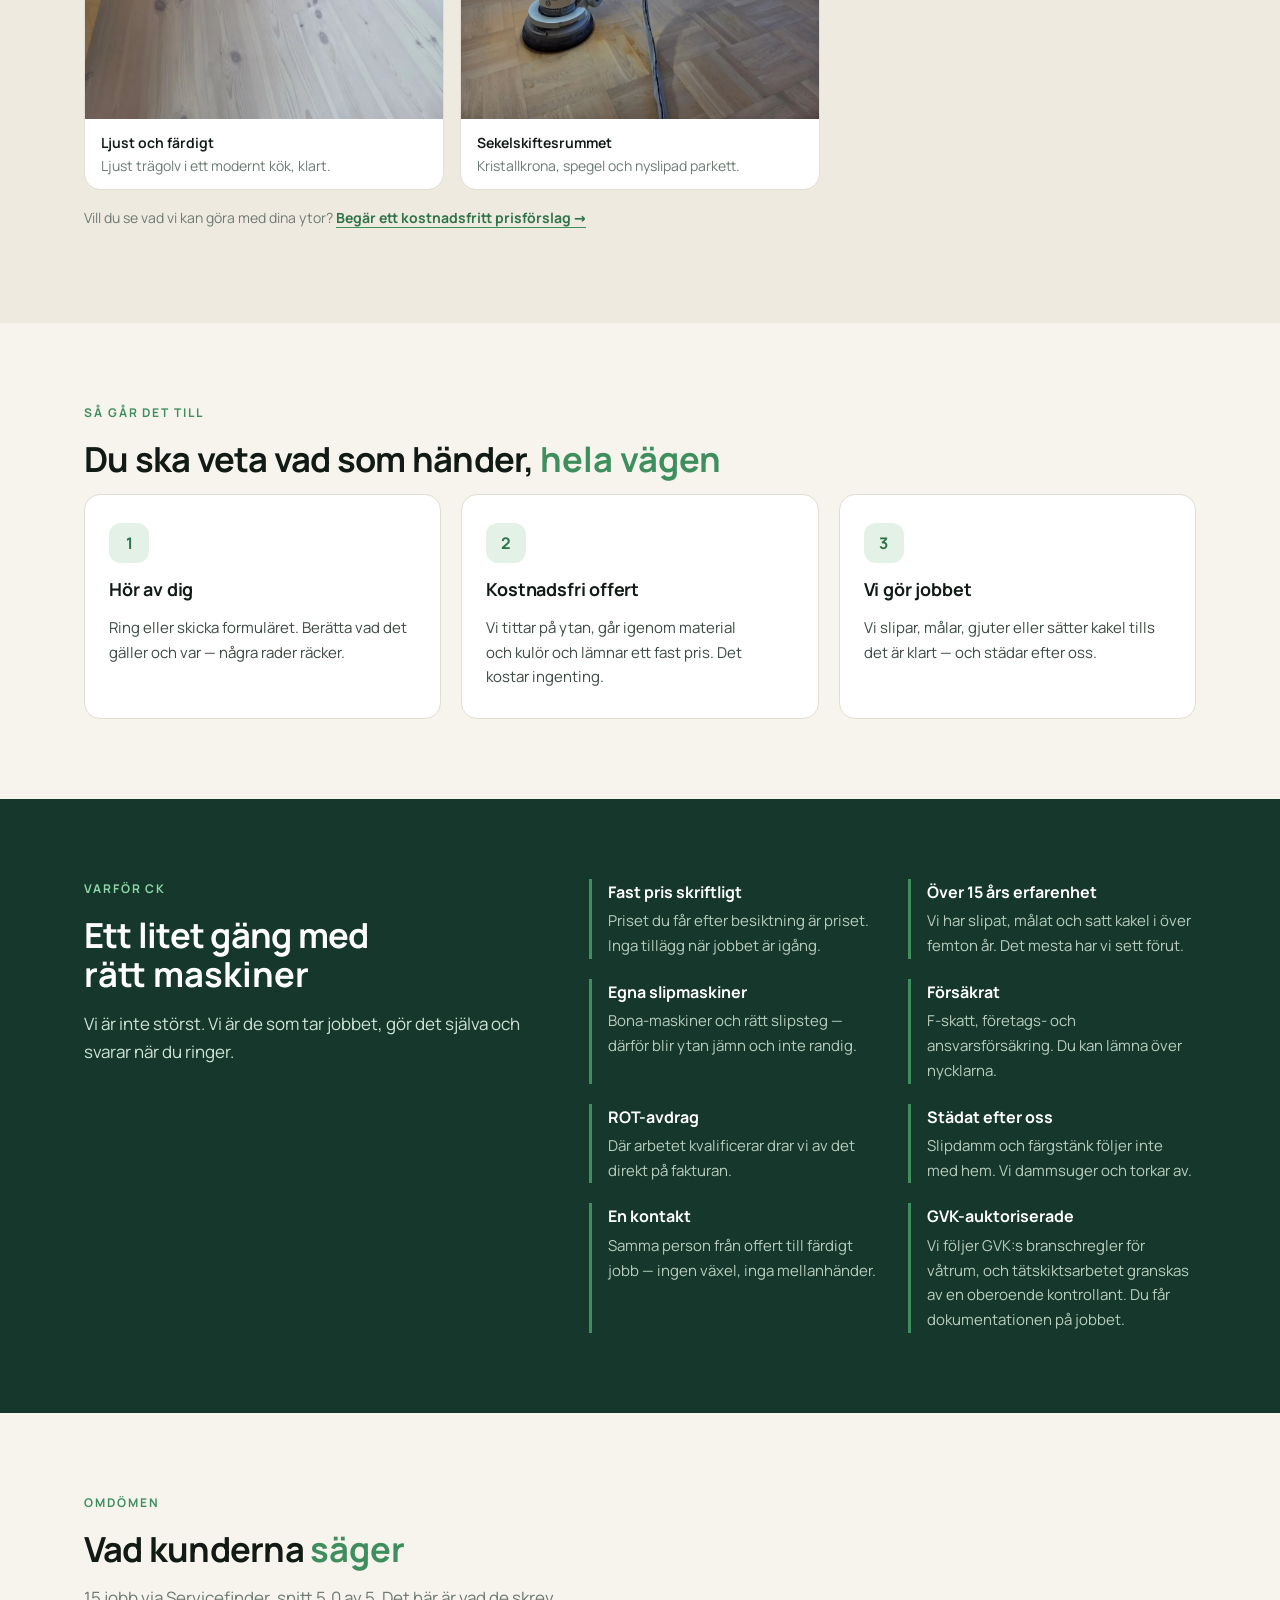
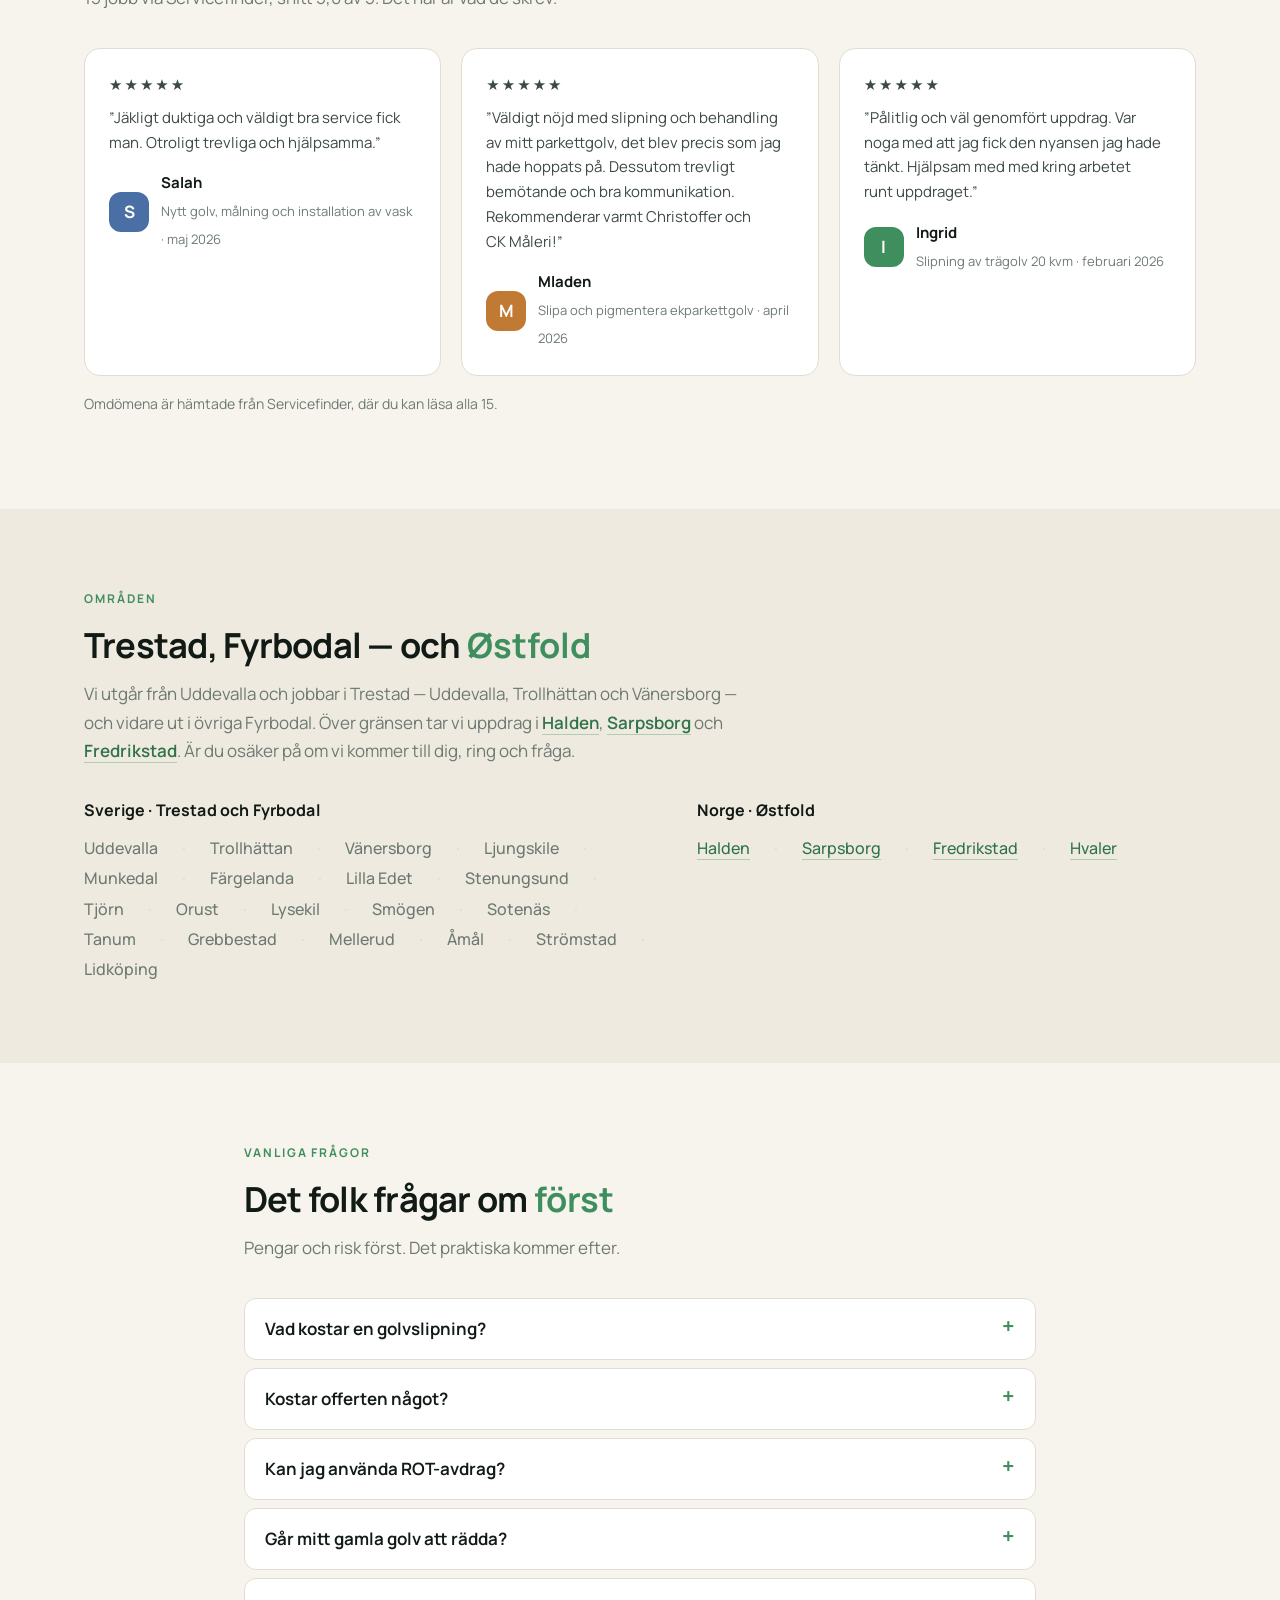
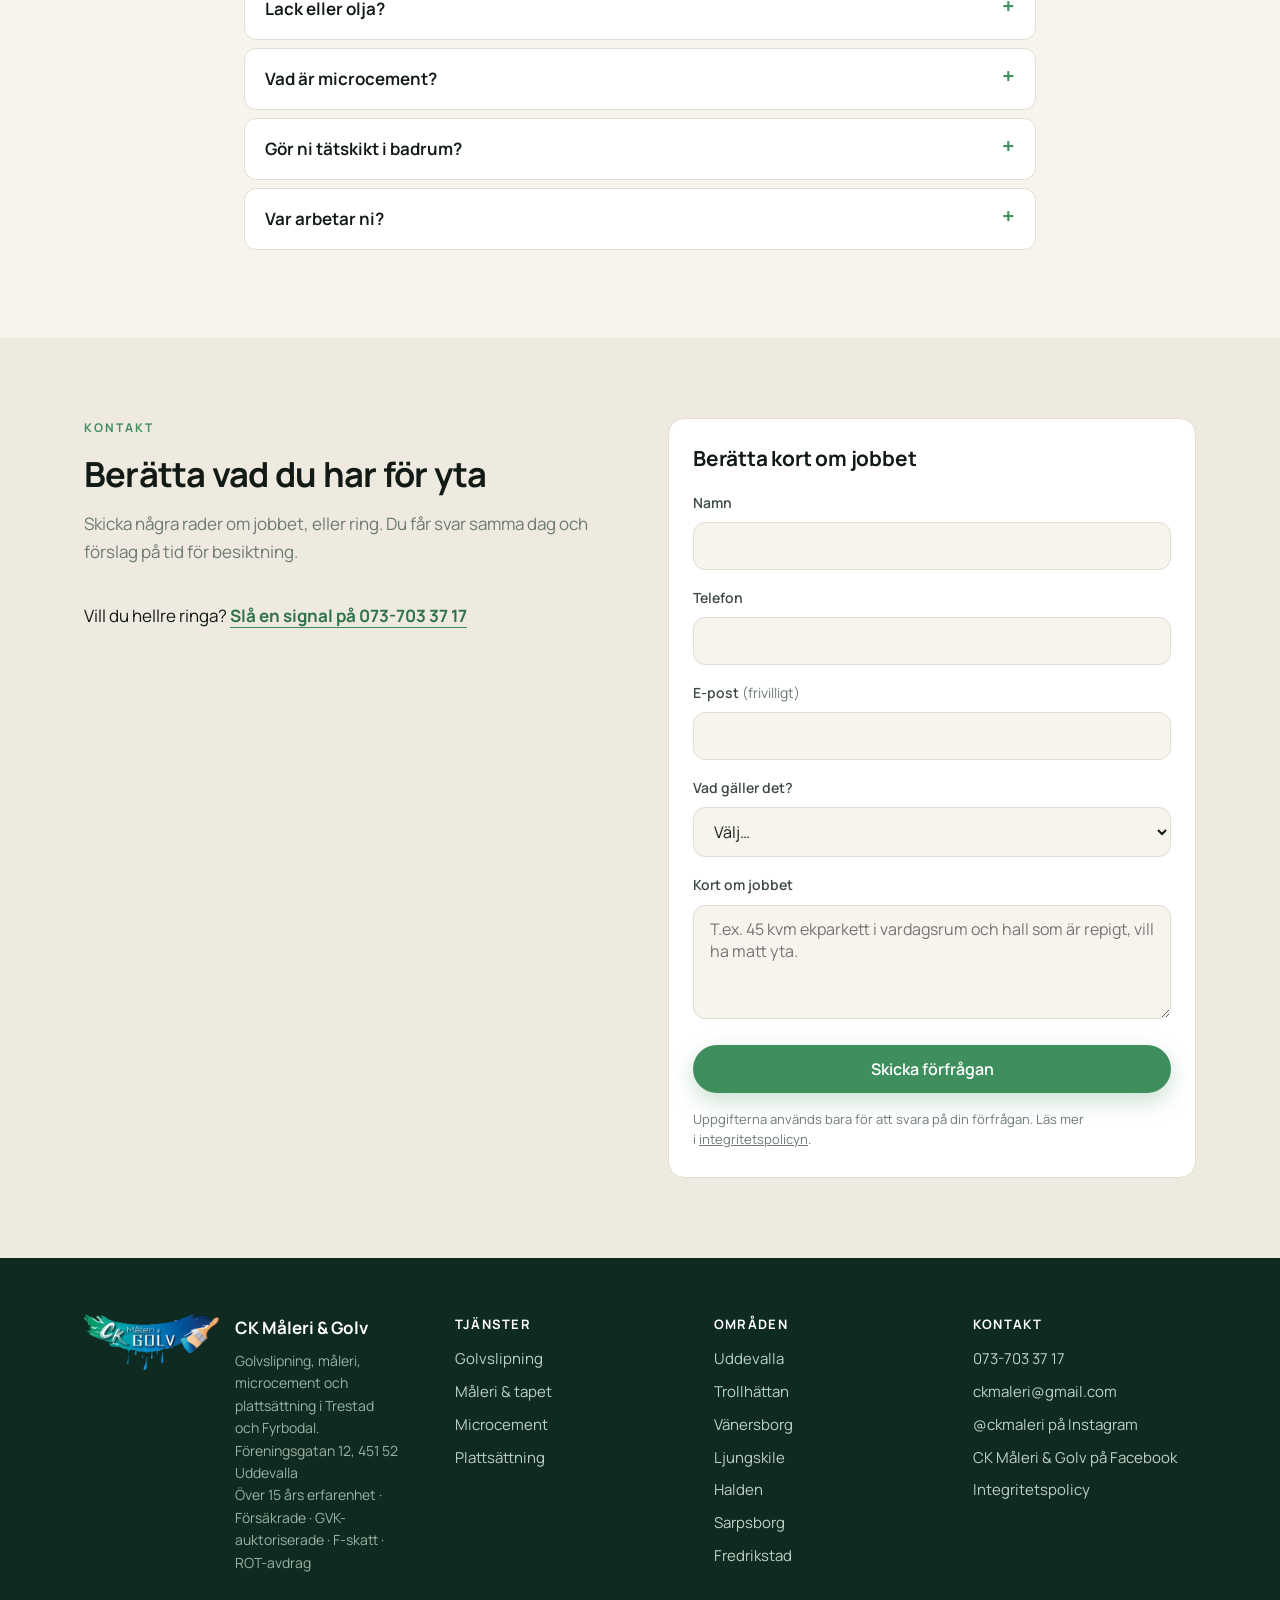
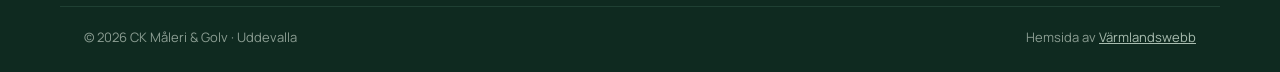
==== commit 104770d3: "Fixa hero-rubriken pa de norska stadssidorna: egen skala for mening-rubriker (var 79px/3 rader, nu 4" ====
--- a/index.html
+++ b/index.html
@@ -17,7 +17,7 @@
 <meta name="twitter:card" content="summary_large_image">
 <meta name="theme-color" content="#16382c">
 <link rel="icon" href="favicon.svg" type="image/svg+xml">
-<link rel="stylesheet" href="assets/styles.css?v=7">
+<link rel="stylesheet" href="assets/styles.css?v=8">
 <script type="application/ld+json">{"@context": "https://schema.org", "@type": "HousePainter", "name": "CK Måleri & Golv", "url": "https://ckmaleri.se/", "description": "Måleri och golv i Trestad och Fyrbodal. Golvslipning, målning av tak och väggar, kakel, klinker och microcement — med över 15 års erfarenhet.", "slogan": "Noggrant utfört arbete i Trestad och Fyrbodal", "telephone": "+46 737 03 37 17", "email": "ckmaleri@gmail.com", "image": "https://ckmaleri.se/assets/img/og.jpg", "priceRange": "Offert efter besiktning", "address": {"@type": "PostalAddress", "streetAddress": "Föreningsgatan 12", "postalCode": "451 52", "addressLocality": "Uddevalla", "addressRegion": "Västra Götalands län", "addressCountry": "SE"}, "geo": {"@type": "GeoCoordinates", "latitude": "58.3553159", "longitude": "11.9414314"}, "hasMap": "https://maps.google.com/?cid=8150821241176347292", "openingHoursSpecification": [{"@type": "OpeningHoursSpecification", "dayOfWeek": ["Monday", "Tuesday", "Wednesday", "Thursday", "Friday"], "opens": "07:00", "closes": "20:00"}], "areaServed": [{"@type": "City", "name": "Uddevalla"}, {"@type": "City", "name": "Trollhättan"}, {"@type": "City", "name": "Vänersborg"}, {"@type": "City", "name": "Ljungskile"}, {"@type": "City", "name": "Munkedal"}, {"@type": "City", "name": "Färgelanda"}, {"@type": "City", "name": "Lilla Edet"}, {"@type": "City", "name": "Stenungsund"}, {"@type": "City", "name": "Tjörn"}, {"@type": "City", "name": "Orust"}, {"@type": "City", "name": "Lysekil"}, {"@type": "City", "name": "Åmål"}, {"@type": "City", "name": "Strömstad"}, {"@type": "City", "name": "Lidköping"}, {"@type": "City", "name": "Halden"}, {"@type": "City", "name": "Sarpsborg"}, {"@type": "City", "name": "Fredrikstad"}, {"@type": "AdministrativeArea", "name": "Østfold"}, {"@type": "AdministrativeArea", "name": "Norge"}], "sameAs": ["https://www.instagram.com/ckmaleri/", "https://www.facebook.com/p/CK-M%C3%A5leri-Golv-100068038089752/"], "aggregateRating": {"@type": "AggregateRating", "ratingValue": "5.0", "reviewCount": "15", "bestRating": "5"}, "review": [{"@type": "Review", "author": {"@type": "Person", "name": "Salah"}, "datePublished": "2026-05-08", "name": "Nytt golv, målning och installation av vask", "reviewBody": "Jäkligt duktiga och väldigt bra service fick man. Otroligt trevliga och hjälpsamma.", "reviewRating": {"@type": "Rating", "ratingValue": "5", "bestRating": "5", "worstRating": "1"}}, {"@type": "Review", "author": {"@type": "Person", "name": "Mladen"}, "datePublished": "2026-04-17", "name": "Slipa och pigmentera ekparkettgolv", "reviewBody": "Väldigt nöjd med slipning och behandling av mitt parkettgolv, det blev precis som jag hade hoppats på. Dessutom trevligt bemötande och bra kommunikation. Rekommenderar varmt Christoffer och CK Måleri!", "reviewRating": {"@type": "Rating", "ratingValue": "5", "bestRating": "5", "worstRating": "1"}}, {"@type": "Review", "author": {"@type": "Person", "name": "Ingrid"}, "datePublished": "2026-02-28", "name": "Slipning av trägolv 20 kvm", "reviewBody": "Pålitlig och väl genomfört uppdrag. Var noga med att jag fick den nyansen jag hade tänkt. Hjälpsam med med kring arbetet runt uppdraget.", "reviewRating": {"@type": "Rating", "ratingValue": "5", "bestRating": "5", "worstRating": "1"}}], "makesOffer": [{"@type": "Offer", "itemOffered": {"@type": "Service", "name": "Golvslipning", "url": "https://ckmaleri.se/golvslipning.html"}}, {"@type": "Offer", "itemOffered": {"@type": "Service", "name": "Måleri och tapetsering", "url": "https://ckmaleri.se/maleri-och-tapet.html"}}, {"@type": "Offer", "itemOffered": {"@type": "Service", "name": "Microcement", "url": "https://ckmaleri.se/microcement.html"}}, {"@type": "Offer", "itemOffered": {"@type": "Service", "name": "Plattsättning", "url": "https://ckmaleri.se/plattsattning.html"}}]}</script>
 <script type="application/ld+json">{"@context":"https://schema.org","@type":"FAQPage","mainEntity":[{"@type":"Question","name":"Vad kostar en golvslipning?","acceptedAnswer":{"@type":"Answer","text":"Det avgörs av ytan, skicket och vilken behandling du vill ha. Du får ett riktmärke direkt på telefon och ett fast pris efter att vi tittat på golvet."}},{"@type":"Question","name":"Kostar offerten något?","acceptedAnswer":{"@type":"Answer","text":"Nej. Besiktning och offert är kostnadsfritt och du binder inte upp dig på något."}},{"@type":"Question","name":"Kan jag använda ROT-avdrag?","acceptedAnswer":{"@type":"Answer","text":"Ja, för arbete i din bostad. ROT ger 30 % av arbetskostnaden tillbaka, upp till ett tak per person och år. Vi drar av det direkt på fakturan och sköter ansökan."}},{"@type":"Question","name":"Går mitt gamla golv att rädda?","acceptedAnswer":{"@type":"Answer","text":"Nästan alltid. Så länge trät inte är genomgånget eller fuktskadat går det att slipa fram en fräsch yta. Ser vi att det inte är värt pengarna säger vi det."}},{"@type":"Question","name":"Lack eller olja?","acceptedAnswer":{"@type":"Answer","text":"Lack tål mer och är enklare att hålla rent. Olja ger en mattare och mer levande yta som går att bättra lokalt. Vi går igenom skillnaden så att du kan välja."}},{"@type":"Question","name":"Vad är microcement?","acceptedAnswer":{"@type":"Answer","text":"En tunn massa som läggs på golv, väggar och bänkskivor och ger en fogfri yta med stenkänsla. Den kan ofta läggas ovanpå befintligt underlag."}},{"@type":"Question","name":"Gör ni tätskikt i badrum?","acceptedAnswer":{"@type":"Answer","text":"Ja. Tätskiktet ska vara rätt utfört, annars hjälper varken kakel eller microcement. Vi är GVK-auktoriserade, så arbetet görs enligt GVK:s branschregler och granskas av en oberoende kontrollant. Du får dokumentationen. Det ingår när vi gör våtrum."}},{"@type":"Question","name":"Var arbetar ni?","acceptedAnswer":{"@type":"Answer","text":"Uddevalla, Trollhättan, Vänersborg och bygderna runtomkring. Ring om du är osäker på om vi kommer till dig."}}]}</script>
 </head>
@@ -308,6 +308,6 @@
     <span>Hemsida av <a href="https://varmlandswebb.se" rel="noopener">Värmlandswebb</a></span>
   </div>
 </footer>
-<script src="assets/app.js?v=7" defer></script>
+<script src="assets/app.js?v=8" defer></script>
 </body>
 </html>
--- a/assets/styles.css
+++ b/assets/styles.css
@@ -146,6 +146,8 @@
 .hero-eyebrow{color:#b9d6c4}
 .hero h1{color:#fff;margin:var(--sp-2) 0 var(--sp-1);font-size:clamp(2.9rem,6.2vw,5.1rem);
   line-height:1.02;letter-spacing:-.02em;font-weight:700;text-shadow:0 2px 30px rgba(0,0,0,.45)}
+/* Stadssidor: hero-rubriken är en hel mening, inte ett enstaka ord — då krävs en mindre skala */
+.hero h1.hero-title--city{font-size:clamp(2.05rem,3.4vw,3.1rem);line-height:1.06;max-width:26ch}
 .hero-title{font-weight:600}
 .hero-sub{color:#eaf3ec;font-size:clamp(1.05rem,2vw,1.35rem);font-weight:600;
   letter-spacing:.02em;margin:0 0 var(--sp-5);max-width:600px}
@@ -420,6 +422,7 @@
   .header-cta{gap:var(--sp-2)}
   .header-cta .btn{padding:var(--sp-2) var(--sp-3);font-size:var(--fs-xs)}
   .hero h1{font-size:clamp(2.1rem,10vw,3rem)}
+  .hero h1.hero-title--city{font-size:clamp(1.85rem,7.4vw,2.5rem);max-width:none}
   .hero-tag{font-size:clamp(1.1rem,4.6vw,1.4rem);margin-bottom:var(--sp-6)}
   .hero-cta{gap:var(--sp-3)}
   .hero-cta .btn{width:100%;justify-content:center;font-size:var(--fs-lg);padding:var(--sp-4) var(--sp-4)}
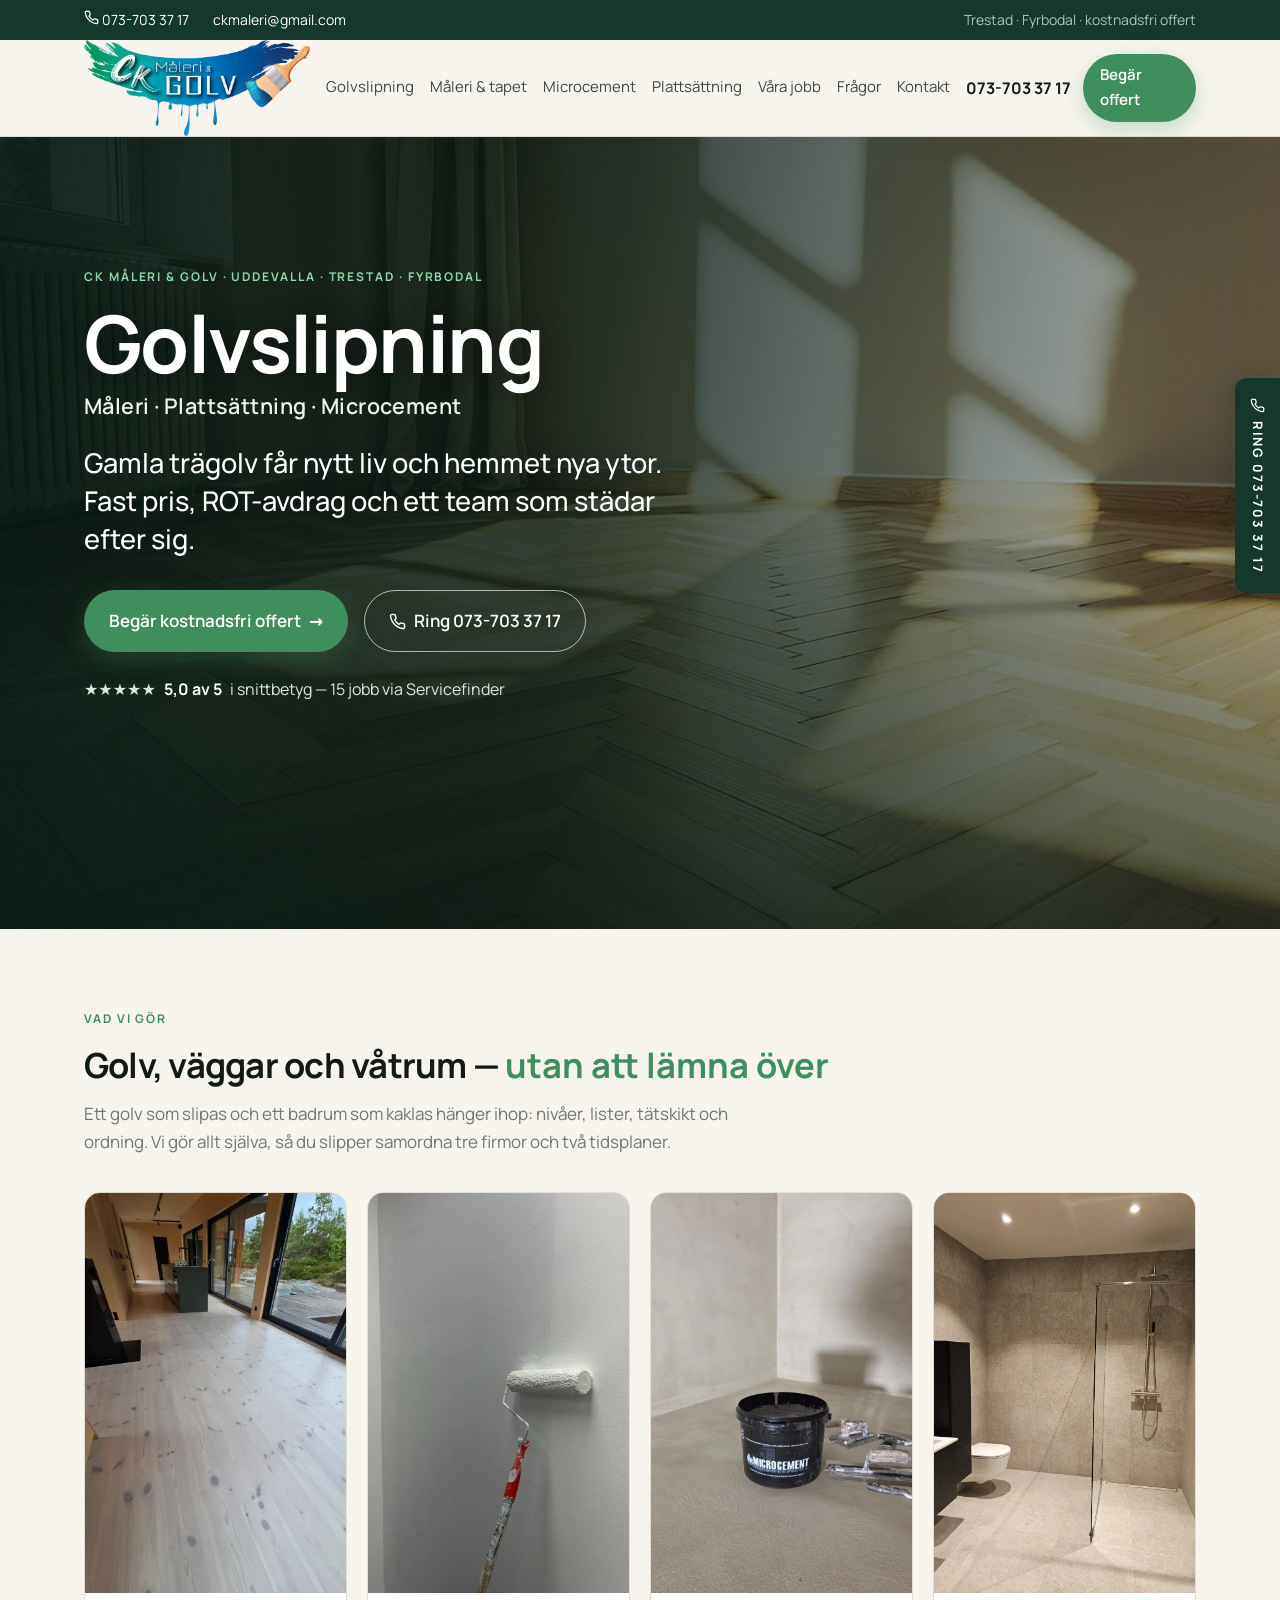
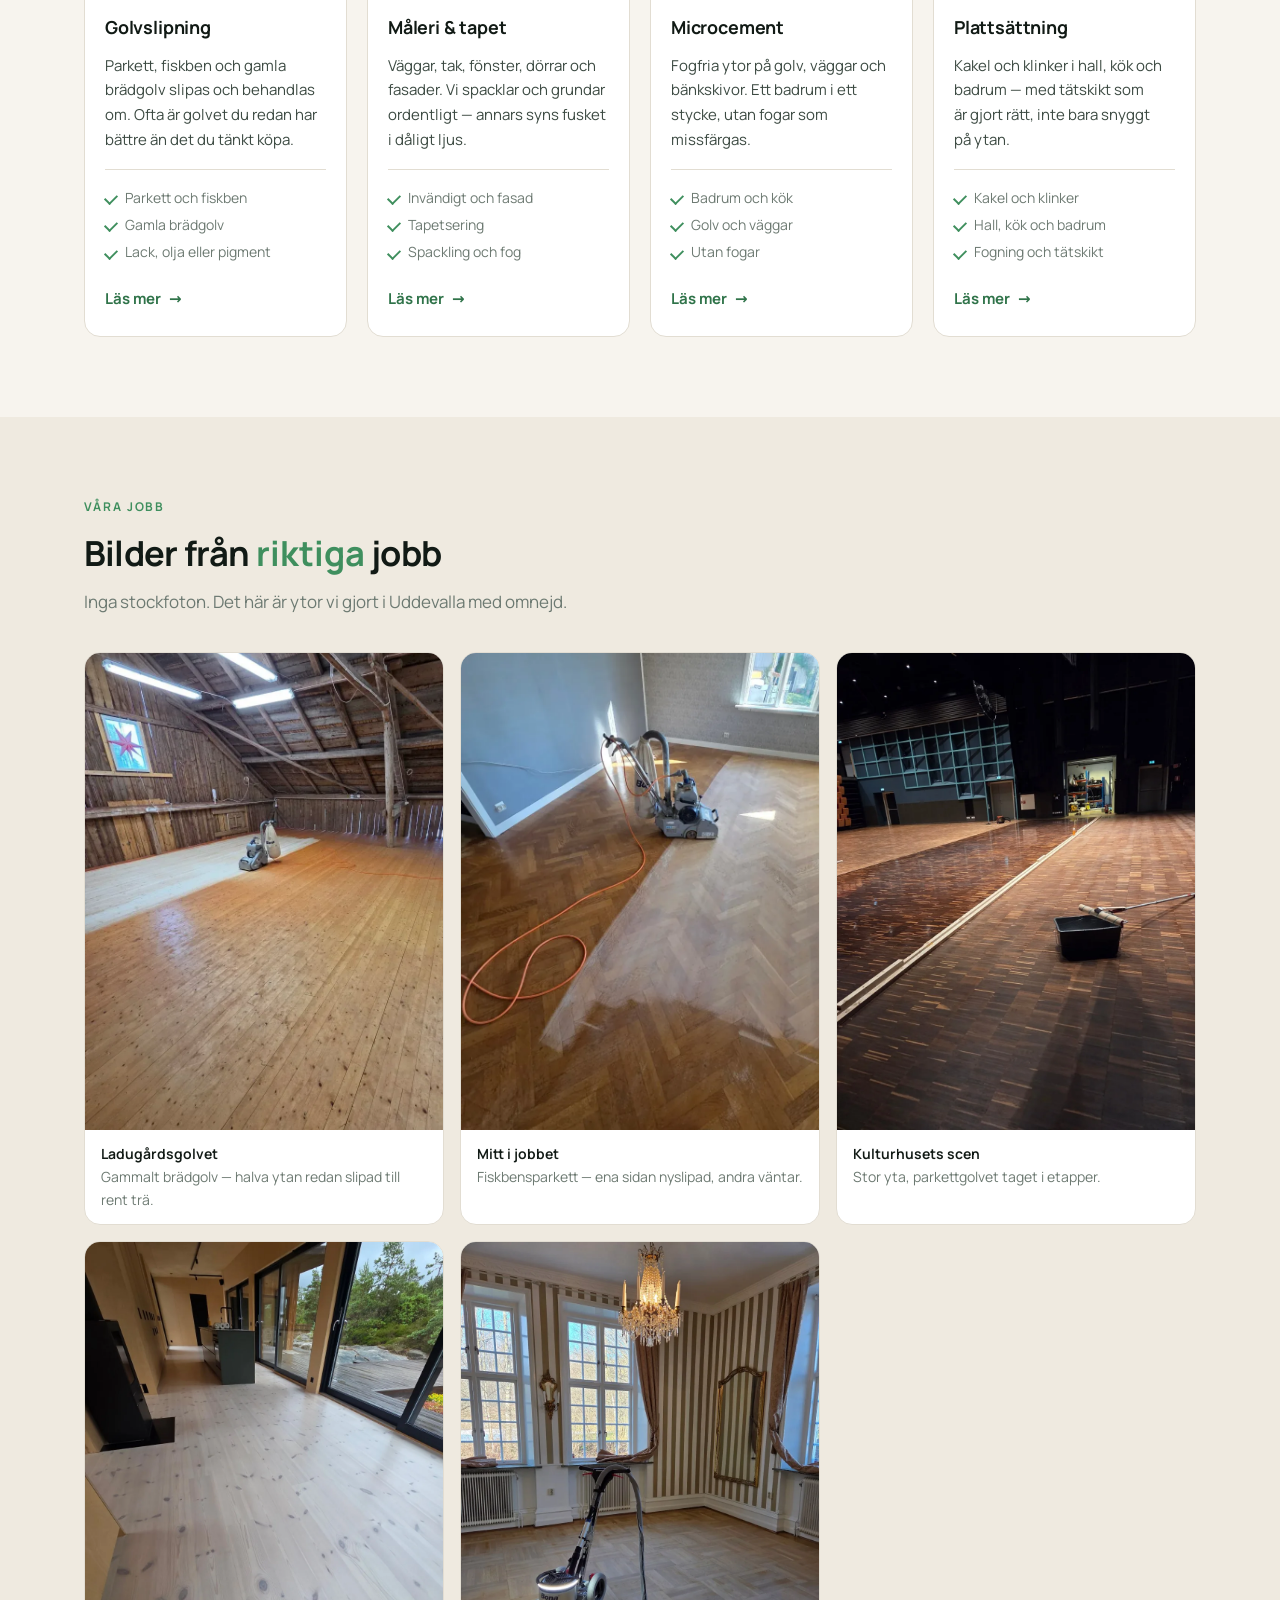
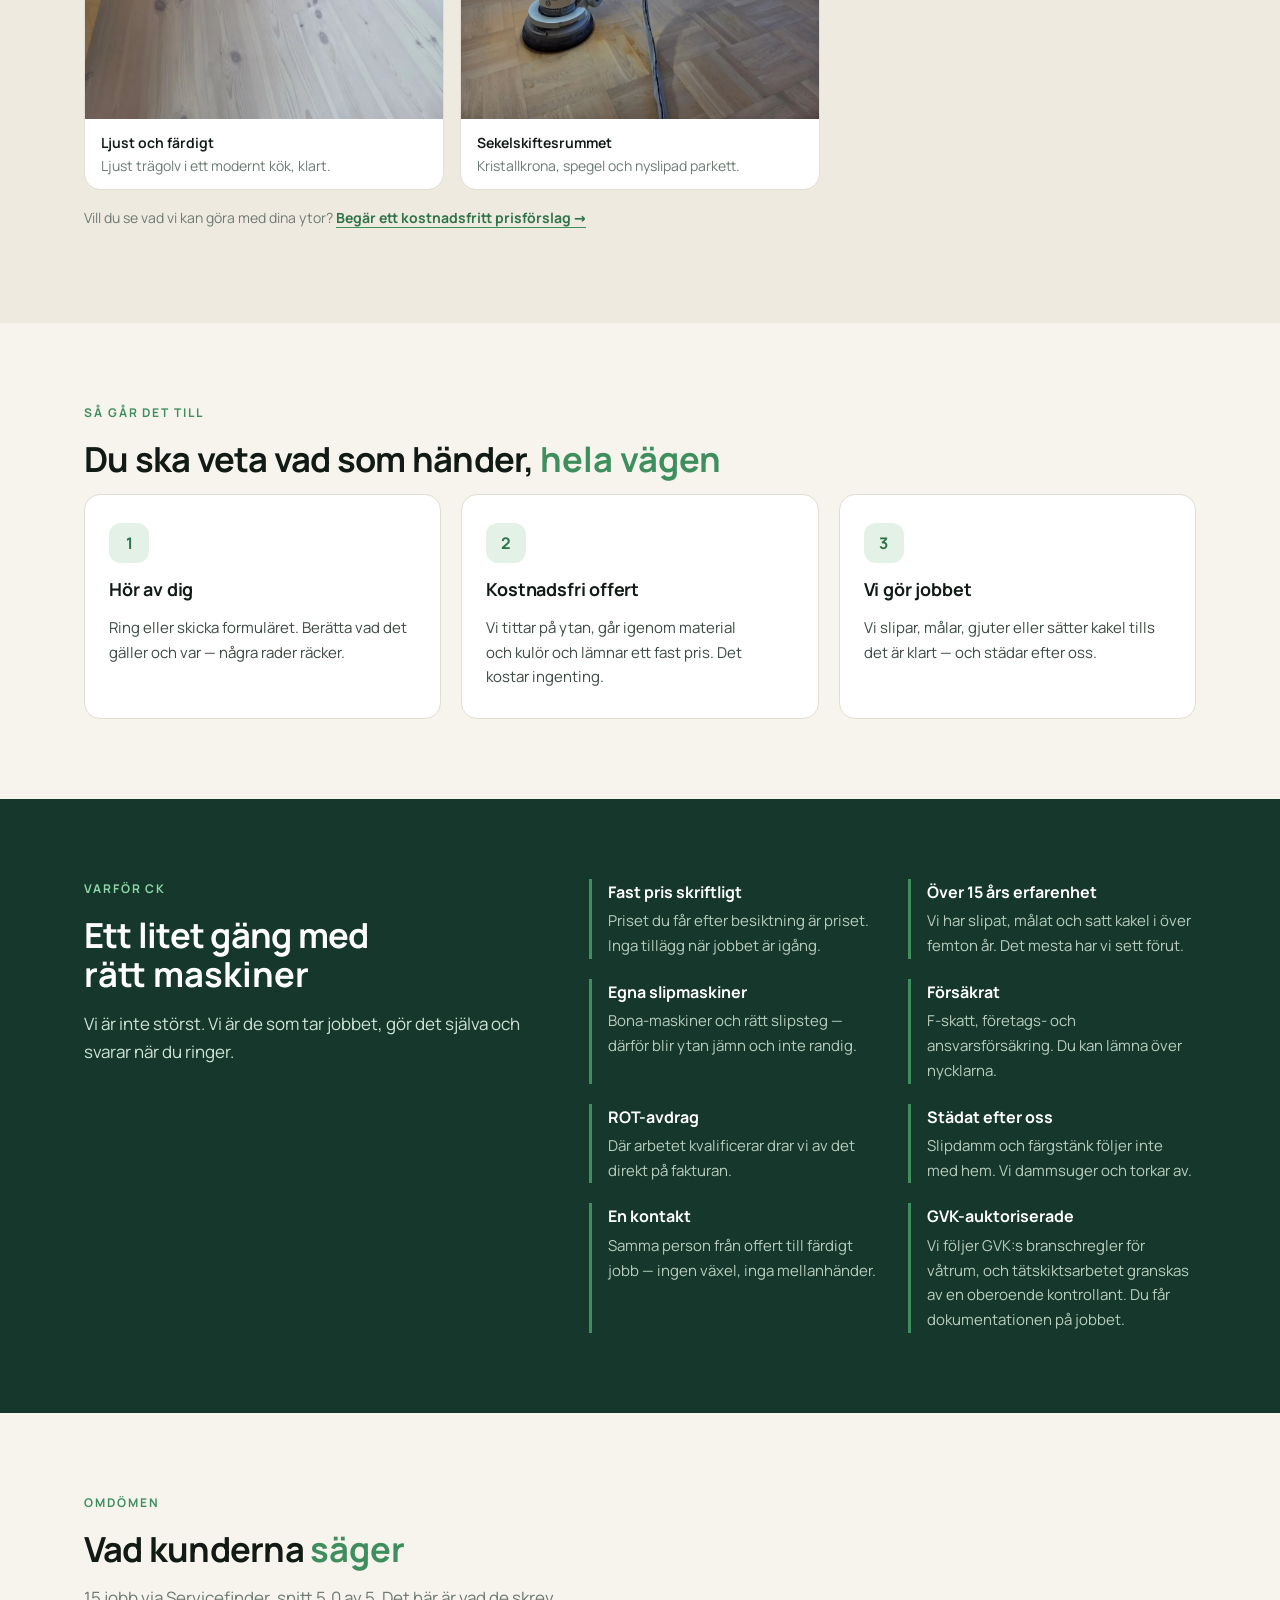
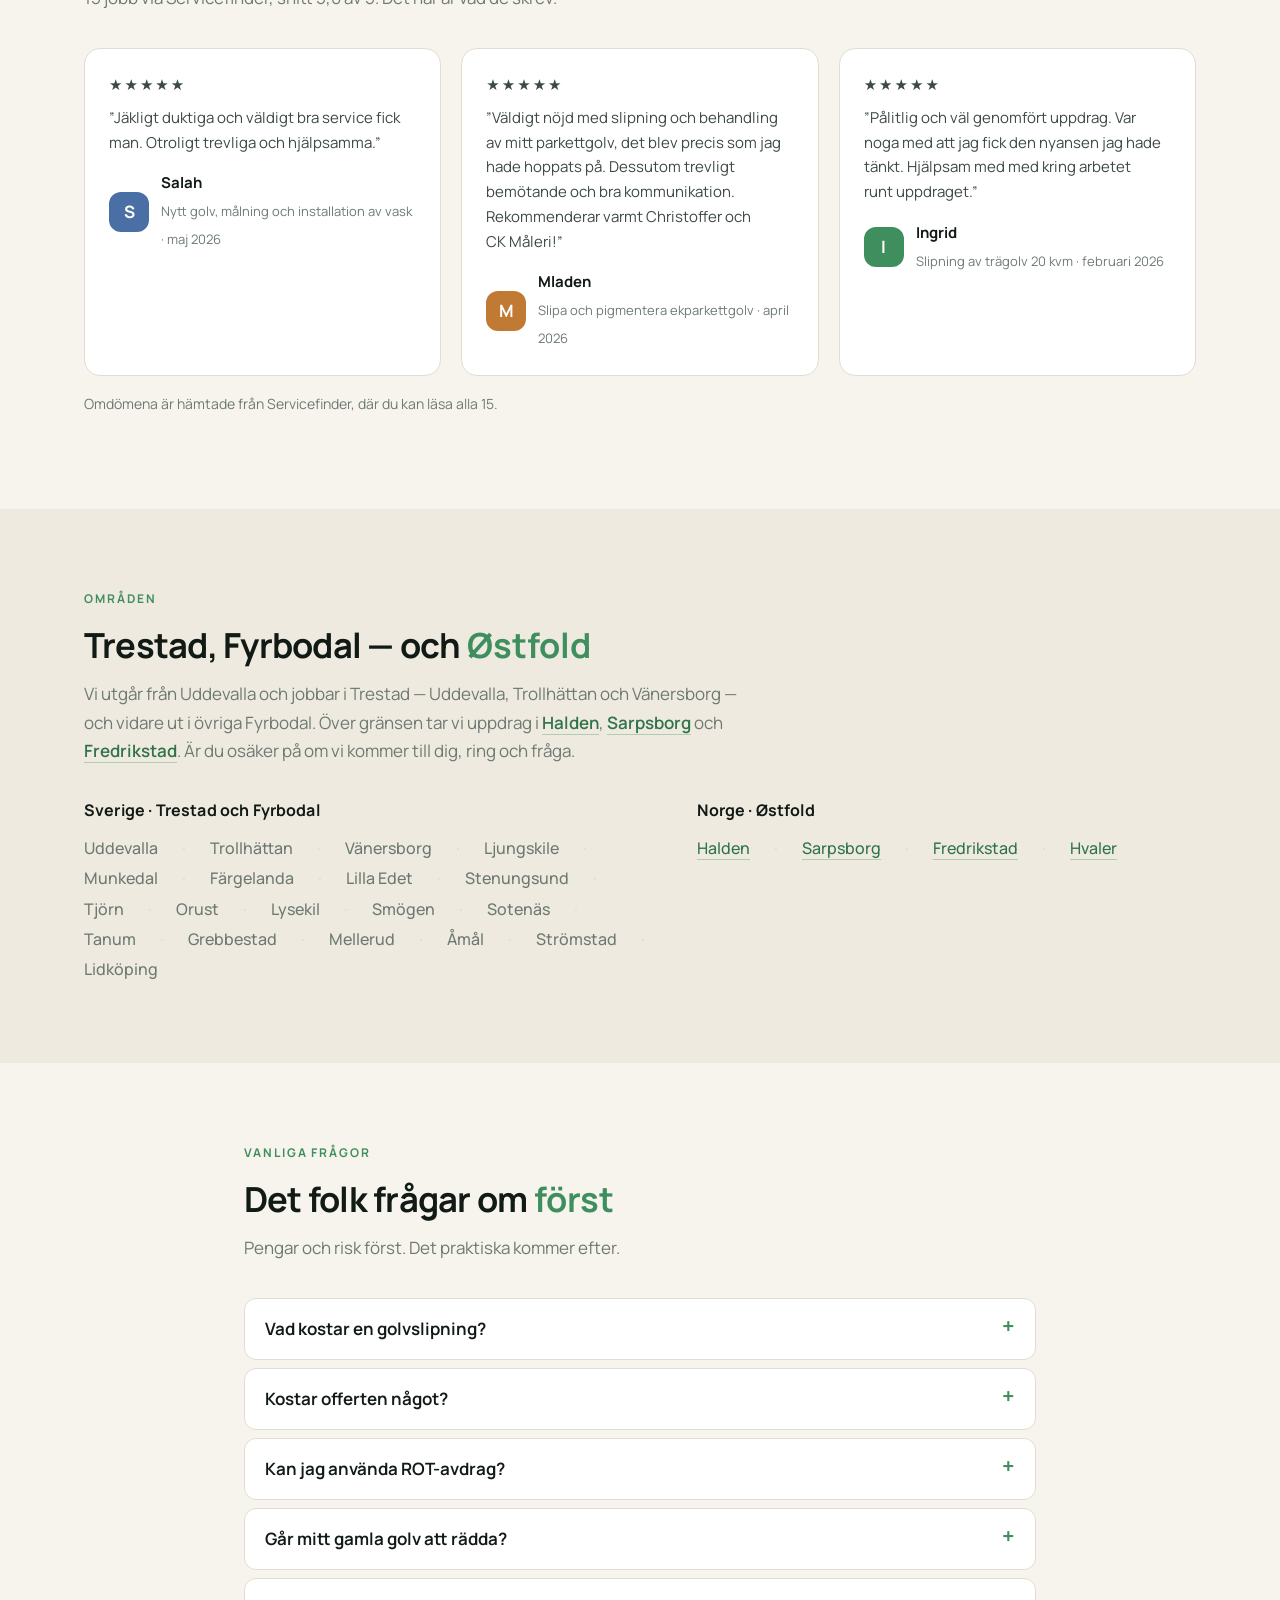
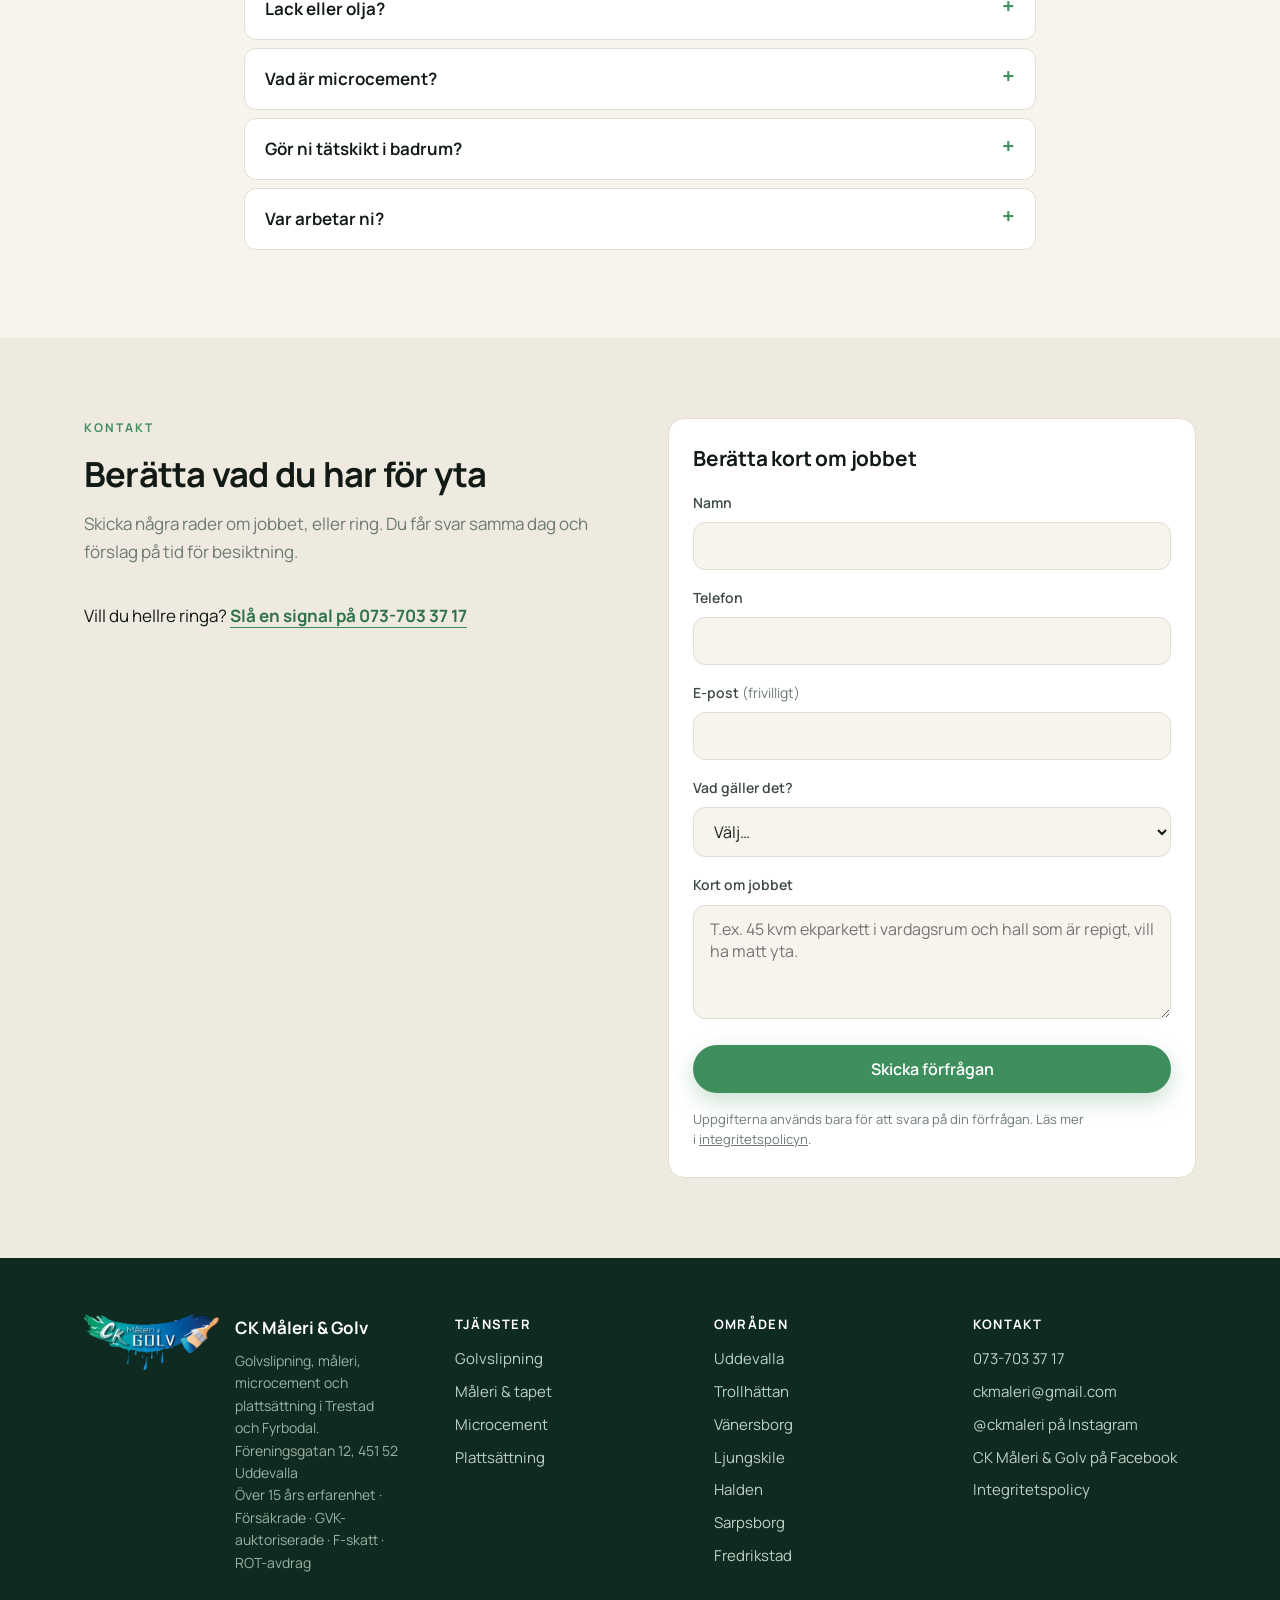
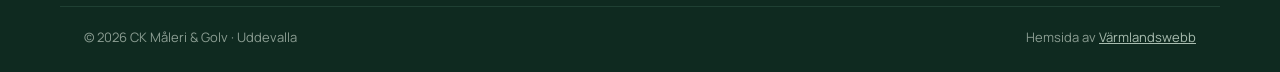
==== commit ea364dfb: "Norske stadssidor: index-lik hero med stor Gulvsliping + ortsrad, gulvsliping som hovedsak (feature-" ====
--- a/index.html
+++ b/index.html
@@ -17,7 +17,7 @@
 <meta name="twitter:card" content="summary_large_image">
 <meta name="theme-color" content="#16382c">
 <link rel="icon" href="favicon.svg" type="image/svg+xml">
-<link rel="stylesheet" href="assets/styles.css?v=8">
+<link rel="stylesheet" href="assets/styles.css?v=9">
 <script type="application/ld+json">{"@context": "https://schema.org", "@type": "HousePainter", "name": "CK Måleri & Golv", "url": "https://ckmaleri.se/", "description": "Måleri och golv i Trestad och Fyrbodal. Golvslipning, målning av tak och väggar, kakel, klinker och microcement — med över 15 års erfarenhet.", "slogan": "Noggrant utfört arbete i Trestad och Fyrbodal", "telephone": "+46 737 03 37 17", "email": "ckmaleri@gmail.com", "image": "https://ckmaleri.se/assets/img/og.jpg", "priceRange": "Offert efter besiktning", "address": {"@type": "PostalAddress", "streetAddress": "Föreningsgatan 12", "postalCode": "451 52", "addressLocality": "Uddevalla", "addressRegion": "Västra Götalands län", "addressCountry": "SE"}, "geo": {"@type": "GeoCoordinates", "latitude": "58.3553159", "longitude": "11.9414314"}, "hasMap": "https://maps.google.com/?cid=8150821241176347292", "openingHoursSpecification": [{"@type": "OpeningHoursSpecification", "dayOfWeek": ["Monday", "Tuesday", "Wednesday", "Thursday", "Friday"], "opens": "07:00", "closes": "20:00"}], "areaServed": [{"@type": "City", "name": "Uddevalla"}, {"@type": "City", "name": "Trollhättan"}, {"@type": "City", "name": "Vänersborg"}, {"@type": "City", "name": "Ljungskile"}, {"@type": "City", "name": "Munkedal"}, {"@type": "City", "name": "Färgelanda"}, {"@type": "City", "name": "Lilla Edet"}, {"@type": "City", "name": "Stenungsund"}, {"@type": "City", "name": "Tjörn"}, {"@type": "City", "name": "Orust"}, {"@type": "City", "name": "Lysekil"}, {"@type": "City", "name": "Åmål"}, {"@type": "City", "name": "Strömstad"}, {"@type": "City", "name": "Lidköping"}, {"@type": "City", "name": "Halden"}, {"@type": "City", "name": "Sarpsborg"}, {"@type": "City", "name": "Fredrikstad"}, {"@type": "AdministrativeArea", "name": "Østfold"}, {"@type": "AdministrativeArea", "name": "Norge"}], "sameAs": ["https://www.instagram.com/ckmaleri/", "https://www.facebook.com/p/CK-M%C3%A5leri-Golv-100068038089752/"], "aggregateRating": {"@type": "AggregateRating", "ratingValue": "5.0", "reviewCount": "15", "bestRating": "5"}, "review": [{"@type": "Review", "author": {"@type": "Person", "name": "Salah"}, "datePublished": "2026-05-08", "name": "Nytt golv, målning och installation av vask", "reviewBody": "Jäkligt duktiga och väldigt bra service fick man. Otroligt trevliga och hjälpsamma.", "reviewRating": {"@type": "Rating", "ratingValue": "5", "bestRating": "5", "worstRating": "1"}}, {"@type": "Review", "author": {"@type": "Person", "name": "Mladen"}, "datePublished": "2026-04-17", "name": "Slipa och pigmentera ekparkettgolv", "reviewBody": "Väldigt nöjd med slipning och behandling av mitt parkettgolv, det blev precis som jag hade hoppats på. Dessutom trevligt bemötande och bra kommunikation. Rekommenderar varmt Christoffer och CK Måleri!", "reviewRating": {"@type": "Rating", "ratingValue": "5", "bestRating": "5", "worstRating": "1"}}, {"@type": "Review", "author": {"@type": "Person", "name": "Ingrid"}, "datePublished": "2026-02-28", "name": "Slipning av trägolv 20 kvm", "reviewBody": "Pålitlig och väl genomfört uppdrag. Var noga med att jag fick den nyansen jag hade tänkt. Hjälpsam med med kring arbetet runt uppdraget.", "reviewRating": {"@type": "Rating", "ratingValue": "5", "bestRating": "5", "worstRating": "1"}}], "makesOffer": [{"@type": "Offer", "itemOffered": {"@type": "Service", "name": "Golvslipning", "url": "https://ckmaleri.se/golvslipning.html"}}, {"@type": "Offer", "itemOffered": {"@type": "Service", "name": "Måleri och tapetsering", "url": "https://ckmaleri.se/maleri-och-tapet.html"}}, {"@type": "Offer", "itemOffered": {"@type": "Service", "name": "Microcement", "url": "https://ckmaleri.se/microcement.html"}}, {"@type": "Offer", "itemOffered": {"@type": "Service", "name": "Plattsättning", "url": "https://ckmaleri.se/plattsattning.html"}}]}</script>
 <script type="application/ld+json">{"@context":"https://schema.org","@type":"FAQPage","mainEntity":[{"@type":"Question","name":"Vad kostar en golvslipning?","acceptedAnswer":{"@type":"Answer","text":"Det avgörs av ytan, skicket och vilken behandling du vill ha. Du får ett riktmärke direkt på telefon och ett fast pris efter att vi tittat på golvet."}},{"@type":"Question","name":"Kostar offerten något?","acceptedAnswer":{"@type":"Answer","text":"Nej. Besiktning och offert är kostnadsfritt och du binder inte upp dig på något."}},{"@type":"Question","name":"Kan jag använda ROT-avdrag?","acceptedAnswer":{"@type":"Answer","text":"Ja, för arbete i din bostad. ROT ger 30 % av arbetskostnaden tillbaka, upp till ett tak per person och år. Vi drar av det direkt på fakturan och sköter ansökan."}},{"@type":"Question","name":"Går mitt gamla golv att rädda?","acceptedAnswer":{"@type":"Answer","text":"Nästan alltid. Så länge trät inte är genomgånget eller fuktskadat går det att slipa fram en fräsch yta. Ser vi att det inte är värt pengarna säger vi det."}},{"@type":"Question","name":"Lack eller olja?","acceptedAnswer":{"@type":"Answer","text":"Lack tål mer och är enklare att hålla rent. Olja ger en mattare och mer levande yta som går att bättra lokalt. Vi går igenom skillnaden så att du kan välja."}},{"@type":"Question","name":"Vad är microcement?","acceptedAnswer":{"@type":"Answer","text":"En tunn massa som läggs på golv, väggar och bänkskivor och ger en fogfri yta med stenkänsla. Den kan ofta läggas ovanpå befintligt underlag."}},{"@type":"Question","name":"Gör ni tätskikt i badrum?","acceptedAnswer":{"@type":"Answer","text":"Ja. Tätskiktet ska vara rätt utfört, annars hjälper varken kakel eller microcement. Vi är GVK-auktoriserade, så arbetet görs enligt GVK:s branschregler och granskas av en oberoende kontrollant. Du får dokumentationen. Det ingår när vi gör våtrum."}},{"@type":"Question","name":"Var arbetar ni?","acceptedAnswer":{"@type":"Answer","text":"Uddevalla, Trollhättan, Vänersborg och bygderna runtomkring. Ring om du är osäker på om vi kommer till dig."}}]}</script>
 </head>
@@ -308,6 +308,6 @@
     <span>Hemsida av <a href="https://varmlandswebb.se" rel="noopener">Värmlandswebb</a></span>
   </div>
 </footer>
-<script src="assets/app.js?v=8" defer></script>
+<script src="assets/app.js?v=9" defer></script>
 </body>
 </html>
--- a/assets/styles.css
+++ b/assets/styles.css
@@ -146,8 +146,9 @@
 .hero-eyebrow{color:#b9d6c4}
 .hero h1{color:#fff;margin:var(--sp-2) 0 var(--sp-1);font-size:clamp(2.9rem,6.2vw,5.1rem);
   line-height:1.02;letter-spacing:-.02em;font-weight:700;text-shadow:0 2px 30px rgba(0,0,0,.45)}
-/* Stadssidor: hero-rubriken är en hel mening, inte ett enstaka ord — då krävs en mindre skala */
-.hero h1.hero-title--city{font-size:clamp(2.05rem,3.4vw,3.1rem);line-height:1.06;max-width:26ch}
+/* Stadssidor: stor tjänsterubrik + mindre ortsrad under */
+.hero-title-sub{display:block;font-size:.5em;font-weight:500;letter-spacing:.005em;
+  line-height:1.24;margin-top:.14em;color:#dbe9e0}
 .hero-title{font-weight:600}
 .hero-sub{color:#eaf3ec;font-size:clamp(1.05rem,2vw,1.35rem);font-weight:600;
   letter-spacing:.02em;margin:0 0 var(--sp-5);max-width:600px}
@@ -214,6 +215,23 @@
   border-left:2px solid var(--accent);border-bottom:2px solid var(--accent);transform:rotate(-45deg)}
 .svc-more{margin-top:auto;font-weight:700;font-size:var(--fs-md);color:var(--accent-dark);
   display:inline-flex;align-items:center;gap:var(--sp-2)}
+
+/* Stadssidor (Norge): gulvsliping er hovedsaken — ett stort kort + mindre sekundære */
+.svc-grid.svc-grid--floor{grid-template-columns:repeat(3,1fr)}
+.svc.svc-feature{grid-column:1/-1;display:grid;grid-template-columns:1.05fr 1fr;align-items:stretch}
+.svc.svc-feature img{aspect-ratio:auto;width:100%;height:100%;min-height:340px;max-height:470px;object-fit:cover}
+.svc.svc-feature .svc-body{padding:var(--sp-8) var(--sp-7);justify-content:center}
+.svc.svc-feature h3{font-size:1.6rem}
+.svc.svc-feature p{font-size:var(--fs-base)}
+.svc.svc--mini img{aspect-ratio:1/1;height:auto}
+.svc.svc--mini h3{font-size:1rem}
+.svc.svc--mini p{font-size:var(--fs-sm)}
+@media (max-width:900px){
+  .svc.svc-feature{grid-template-columns:1fr}
+  .svc.svc-feature img{aspect-ratio:16/10;height:auto;min-height:0;max-height:none}
+  .svc.svc-feature .svc-body{padding:var(--sp-6) var(--sp-5)}
+}
+@media (max-width:800px){.svc-grid.svc-grid--floor{grid-template-columns:1fr}}
 
 /* Galleri */
 .gallery{display:grid;grid-template-columns:repeat(3,1fr);gap:var(--sp-4)}
@@ -422,7 +440,7 @@
   .header-cta{gap:var(--sp-2)}
   .header-cta .btn{padding:var(--sp-2) var(--sp-3);font-size:var(--fs-xs)}
   .hero h1{font-size:clamp(2.1rem,10vw,3rem)}
-  .hero h1.hero-title--city{font-size:clamp(1.85rem,7.4vw,2.5rem);max-width:none}
+  .hero-title-sub{font-size:.52em}
   .hero-tag{font-size:clamp(1.1rem,4.6vw,1.4rem);margin-bottom:var(--sp-6)}
   .hero-cta{gap:var(--sp-3)}
   .hero-cta .btn{width:100%;justify-content:center;font-size:var(--fs-lg);padding:var(--sp-4) var(--sp-4)}
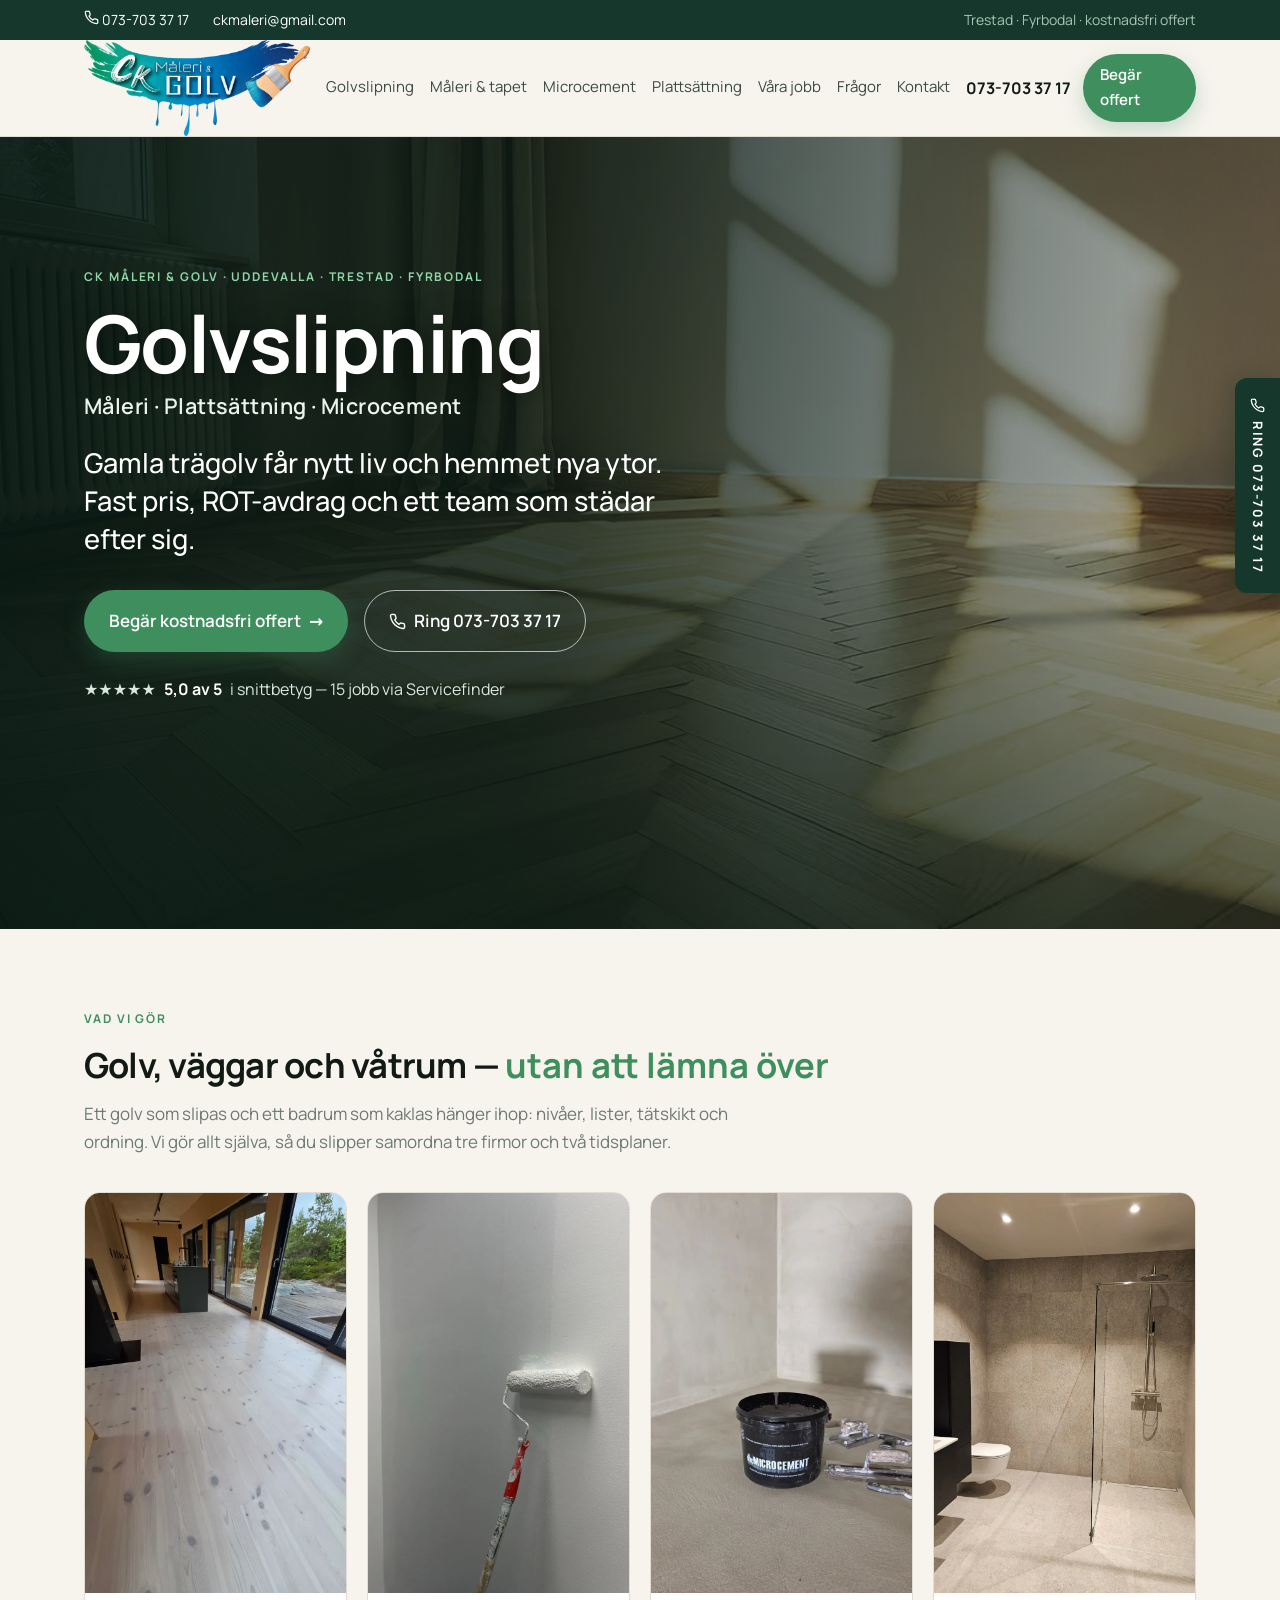
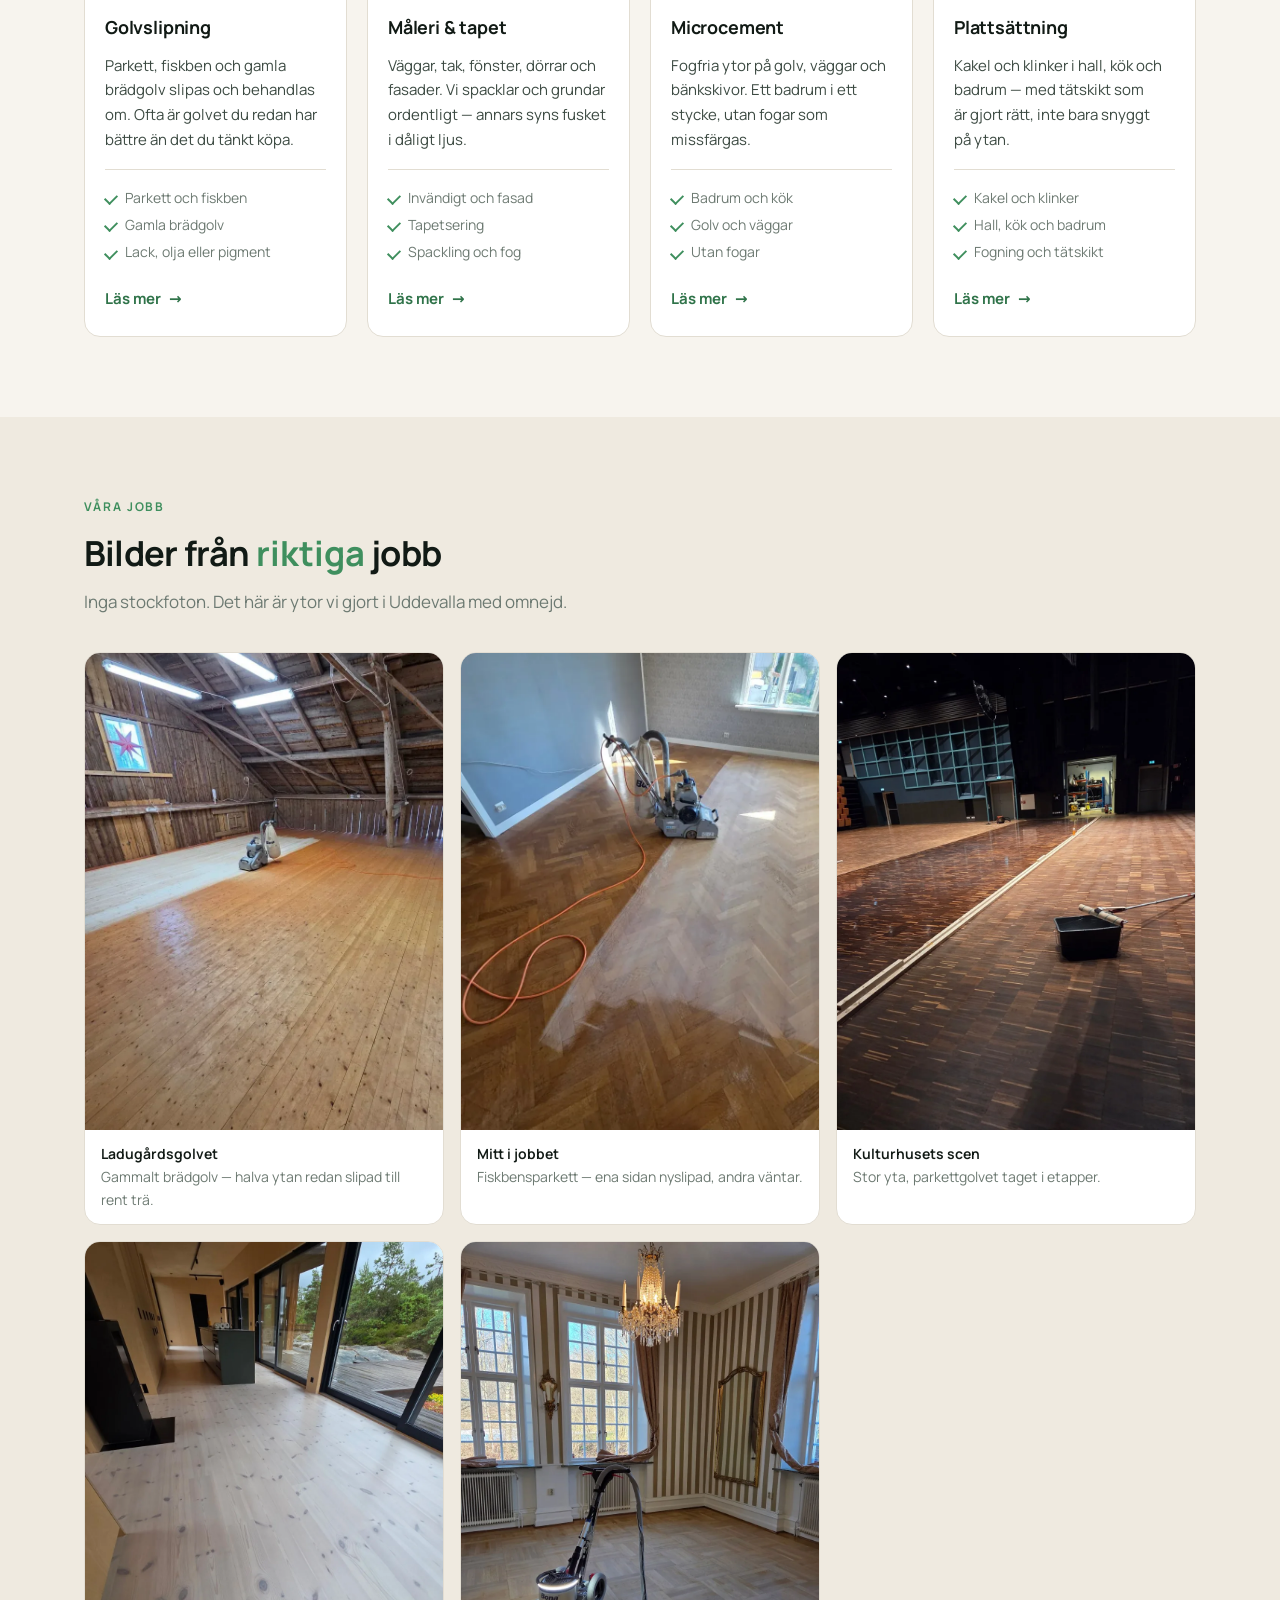
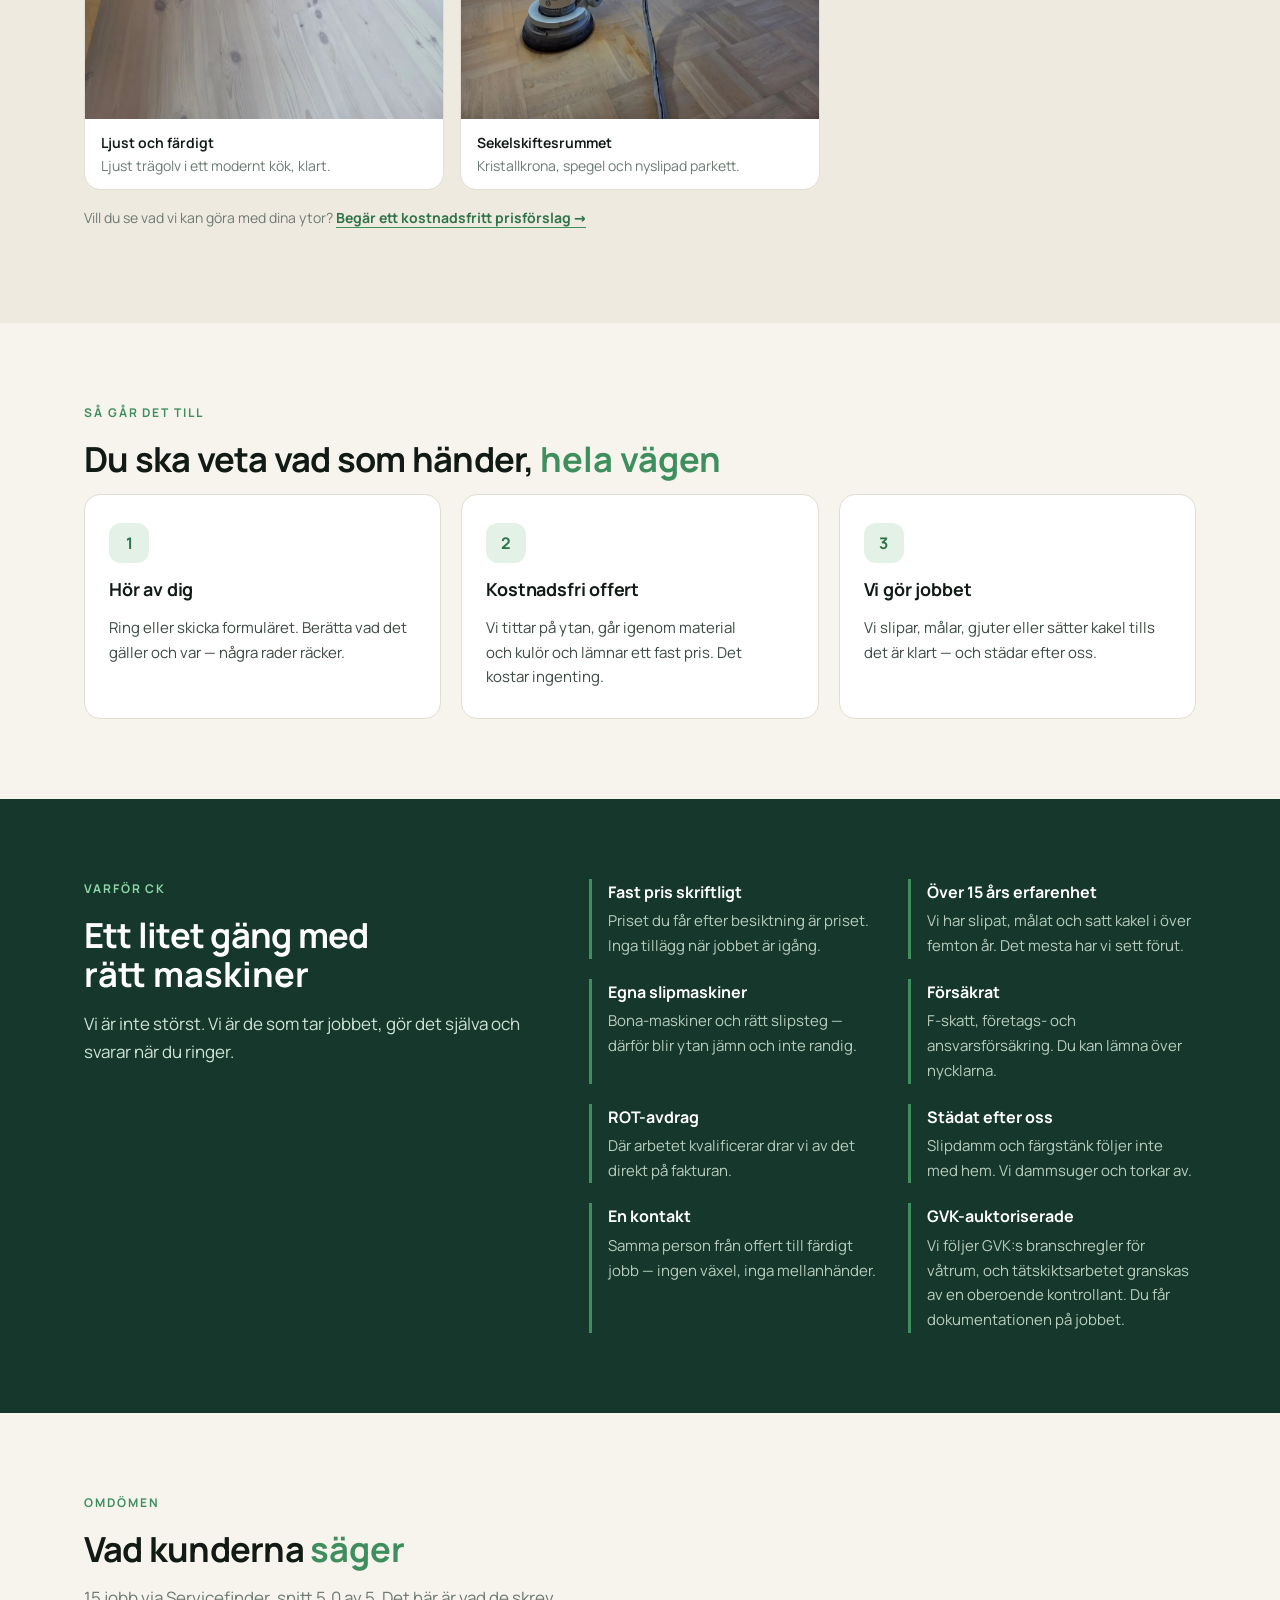
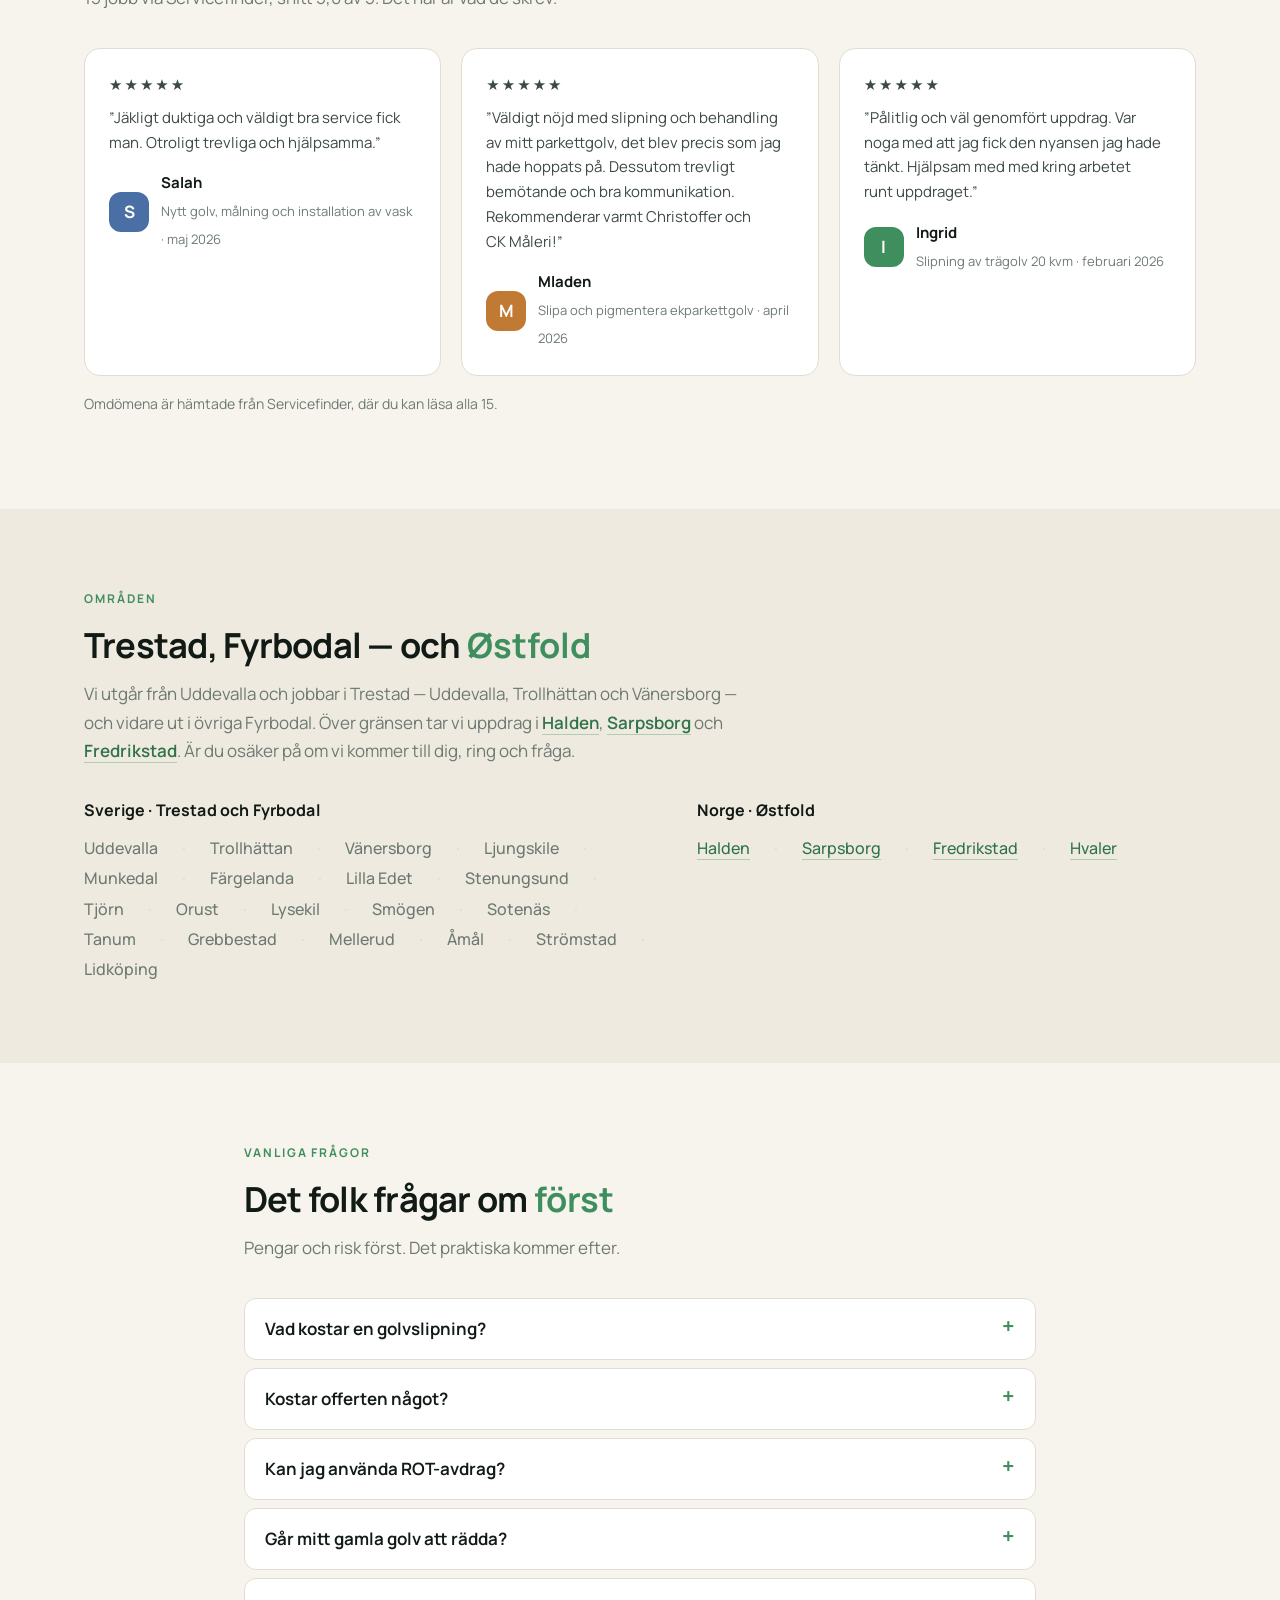
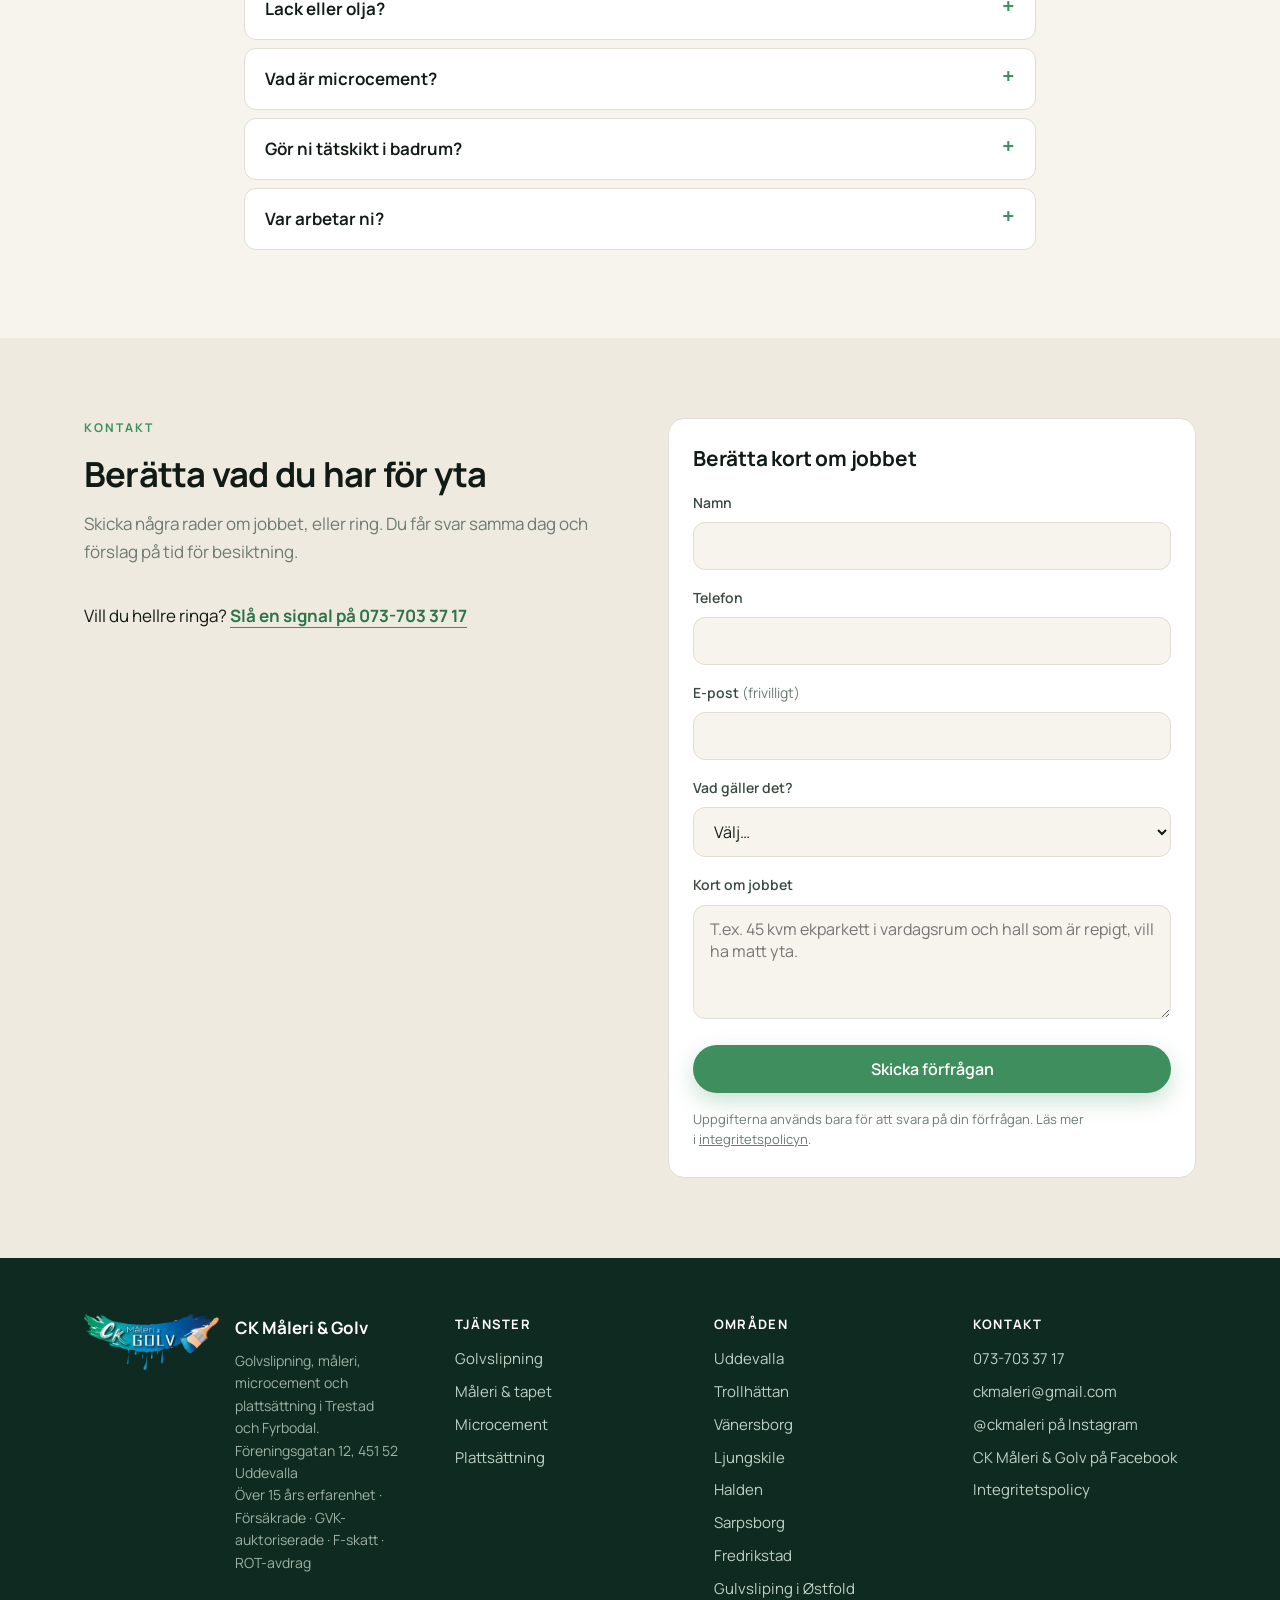
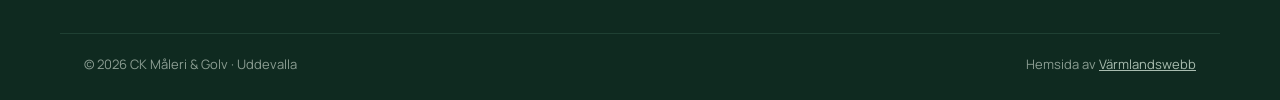
==== commit 714d33a7: "Norge: ny generisk 'Gulvsliper og gulvsliping'-sida (pris/befaring) + tagline-reveal, språkmedveten " ====
--- a/index.html
+++ b/index.html
@@ -17,7 +17,7 @@
 <meta name="twitter:card" content="summary_large_image">
 <meta name="theme-color" content="#16382c">
 <link rel="icon" href="favicon.svg" type="image/svg+xml">
-<link rel="stylesheet" href="assets/styles.css?v=9">
+<link rel="stylesheet" href="assets/styles.css?v=10">
 <script type="application/ld+json">{"@context": "https://schema.org", "@type": "HousePainter", "name": "CK Måleri & Golv", "url": "https://ckmaleri.se/", "description": "Måleri och golv i Trestad och Fyrbodal. Golvslipning, målning av tak och väggar, kakel, klinker och microcement — med över 15 års erfarenhet.", "slogan": "Noggrant utfört arbete i Trestad och Fyrbodal", "telephone": "+46 737 03 37 17", "email": "ckmaleri@gmail.com", "image": "https://ckmaleri.se/assets/img/og.jpg", "priceRange": "Offert efter besiktning", "address": {"@type": "PostalAddress", "streetAddress": "Föreningsgatan 12", "postalCode": "451 52", "addressLocality": "Uddevalla", "addressRegion": "Västra Götalands län", "addressCountry": "SE"}, "geo": {"@type": "GeoCoordinates", "latitude": "58.3553159", "longitude": "11.9414314"}, "hasMap": "https://maps.google.com/?cid=8150821241176347292", "openingHoursSpecification": [{"@type": "OpeningHoursSpecification", "dayOfWeek": ["Monday", "Tuesday", "Wednesday", "Thursday", "Friday"], "opens": "07:00", "closes": "20:00"}], "areaServed": [{"@type": "City", "name": "Uddevalla"}, {"@type": "City", "name": "Trollhättan"}, {"@type": "City", "name": "Vänersborg"}, {"@type": "City", "name": "Ljungskile"}, {"@type": "City", "name": "Munkedal"}, {"@type": "City", "name": "Färgelanda"}, {"@type": "City", "name": "Lilla Edet"}, {"@type": "City", "name": "Stenungsund"}, {"@type": "City", "name": "Tjörn"}, {"@type": "City", "name": "Orust"}, {"@type": "City", "name": "Lysekil"}, {"@type": "City", "name": "Åmål"}, {"@type": "City", "name": "Strömstad"}, {"@type": "City", "name": "Lidköping"}, {"@type": "City", "name": "Halden"}, {"@type": "City", "name": "Sarpsborg"}, {"@type": "City", "name": "Fredrikstad"}, {"@type": "AdministrativeArea", "name": "Østfold"}, {"@type": "AdministrativeArea", "name": "Norge"}], "sameAs": ["https://www.instagram.com/ckmaleri/", "https://www.facebook.com/p/CK-M%C3%A5leri-Golv-100068038089752/"], "aggregateRating": {"@type": "AggregateRating", "ratingValue": "5.0", "reviewCount": "15", "bestRating": "5"}, "review": [{"@type": "Review", "author": {"@type": "Person", "name": "Salah"}, "datePublished": "2026-05-08", "name": "Nytt golv, målning och installation av vask", "reviewBody": "Jäkligt duktiga och väldigt bra service fick man. Otroligt trevliga och hjälpsamma.", "reviewRating": {"@type": "Rating", "ratingValue": "5", "bestRating": "5", "worstRating": "1"}}, {"@type": "Review", "author": {"@type": "Person", "name": "Mladen"}, "datePublished": "2026-04-17", "name": "Slipa och pigmentera ekparkettgolv", "reviewBody": "Väldigt nöjd med slipning och behandling av mitt parkettgolv, det blev precis som jag hade hoppats på. Dessutom trevligt bemötande och bra kommunikation. Rekommenderar varmt Christoffer och CK Måleri!", "reviewRating": {"@type": "Rating", "ratingValue": "5", "bestRating": "5", "worstRating": "1"}}, {"@type": "Review", "author": {"@type": "Person", "name": "Ingrid"}, "datePublished": "2026-02-28", "name": "Slipning av trägolv 20 kvm", "reviewBody": "Pålitlig och väl genomfört uppdrag. Var noga med att jag fick den nyansen jag hade tänkt. Hjälpsam med med kring arbetet runt uppdraget.", "reviewRating": {"@type": "Rating", "ratingValue": "5", "bestRating": "5", "worstRating": "1"}}], "makesOffer": [{"@type": "Offer", "itemOffered": {"@type": "Service", "name": "Golvslipning", "url": "https://ckmaleri.se/golvslipning.html"}}, {"@type": "Offer", "itemOffered": {"@type": "Service", "name": "Måleri och tapetsering", "url": "https://ckmaleri.se/maleri-och-tapet.html"}}, {"@type": "Offer", "itemOffered": {"@type": "Service", "name": "Microcement", "url": "https://ckmaleri.se/microcement.html"}}, {"@type": "Offer", "itemOffered": {"@type": "Service", "name": "Plattsättning", "url": "https://ckmaleri.se/plattsattning.html"}}]}</script>
 <script type="application/ld+json">{"@context":"https://schema.org","@type":"FAQPage","mainEntity":[{"@type":"Question","name":"Vad kostar en golvslipning?","acceptedAnswer":{"@type":"Answer","text":"Det avgörs av ytan, skicket och vilken behandling du vill ha. Du får ett riktmärke direkt på telefon och ett fast pris efter att vi tittat på golvet."}},{"@type":"Question","name":"Kostar offerten något?","acceptedAnswer":{"@type":"Answer","text":"Nej. Besiktning och offert är kostnadsfritt och du binder inte upp dig på något."}},{"@type":"Question","name":"Kan jag använda ROT-avdrag?","acceptedAnswer":{"@type":"Answer","text":"Ja, för arbete i din bostad. ROT ger 30 % av arbetskostnaden tillbaka, upp till ett tak per person och år. Vi drar av det direkt på fakturan och sköter ansökan."}},{"@type":"Question","name":"Går mitt gamla golv att rädda?","acceptedAnswer":{"@type":"Answer","text":"Nästan alltid. Så länge trät inte är genomgånget eller fuktskadat går det att slipa fram en fräsch yta. Ser vi att det inte är värt pengarna säger vi det."}},{"@type":"Question","name":"Lack eller olja?","acceptedAnswer":{"@type":"Answer","text":"Lack tål mer och är enklare att hålla rent. Olja ger en mattare och mer levande yta som går att bättra lokalt. Vi går igenom skillnaden så att du kan välja."}},{"@type":"Question","name":"Vad är microcement?","acceptedAnswer":{"@type":"Answer","text":"En tunn massa som läggs på golv, väggar och bänkskivor och ger en fogfri yta med stenkänsla. Den kan ofta läggas ovanpå befintligt underlag."}},{"@type":"Question","name":"Gör ni tätskikt i badrum?","acceptedAnswer":{"@type":"Answer","text":"Ja. Tätskiktet ska vara rätt utfört, annars hjälper varken kakel eller microcement. Vi är GVK-auktoriserade, så arbetet görs enligt GVK:s branschregler och granskas av en oberoende kontrollant. Du får dokumentationen. Det ingår när vi gör våtrum."}},{"@type":"Question","name":"Var arbetar ni?","acceptedAnswer":{"@type":"Answer","text":"Uddevalla, Trollhättan, Vänersborg och bygderna runtomkring. Ring om du är osäker på om vi kommer till dig."}}]}</script>
 </head>
@@ -293,6 +293,7 @@
       <a href="halden.html">Halden</a>
       <a href="sarpsborg.html">Sarpsborg</a>
       <a href="fredrikstad.html">Fredrikstad</a>
+      <a href="gulvsliping.html">Gulvsliping i Østfold</a>
     </div>
     <div class="footer-col">
       <strong>Kontakt</strong>
@@ -308,6 +309,6 @@
     <span>Hemsida av <a href="https://varmlandswebb.se" rel="noopener">Värmlandswebb</a></span>
   </div>
 </footer>
-<script src="assets/app.js?v=9" defer></script>
+<script src="assets/app.js?v=10" defer></script>
 </body>
 </html>
--- a/assets/styles.css
+++ b/assets/styles.css
@@ -252,6 +252,14 @@
   display:grid;place-items:center;font-weight:700;margin-bottom:var(--sp-4);font-size:var(--fs-base)}
 .steps p{font-size:var(--fs-md);color:var(--ink-soft);margin:0}
 
+/* Tagline — stor mening som egens moment, ord tänds ett och ett vid scroll */
+.tagline{padding:var(--sp-20) 0}
+.tagline .tagline-text{font-size:clamp(1.6rem,3.3vw,2.5rem);font-weight:600;line-height:1.28;
+  letter-spacing:-.02em;color:#fff;max-width:680px;margin:0;text-wrap:balance}
+.tagline .word{color:rgba(255,255,255,.26);transition:color .5s var(--ease)}
+.tagline .word.on{color:#fff}
+@media (prefers-reduced-motion:reduce){.tagline .word{transition:none;color:#fff}}
+
 /* Omdömen */
 .reviews{display:grid;grid-template-columns:repeat(3,1fr);gap:var(--sp-5)}
 .review{background:var(--card);border:1px solid var(--line);border-radius:var(--radius);padding:var(--sp-6)}
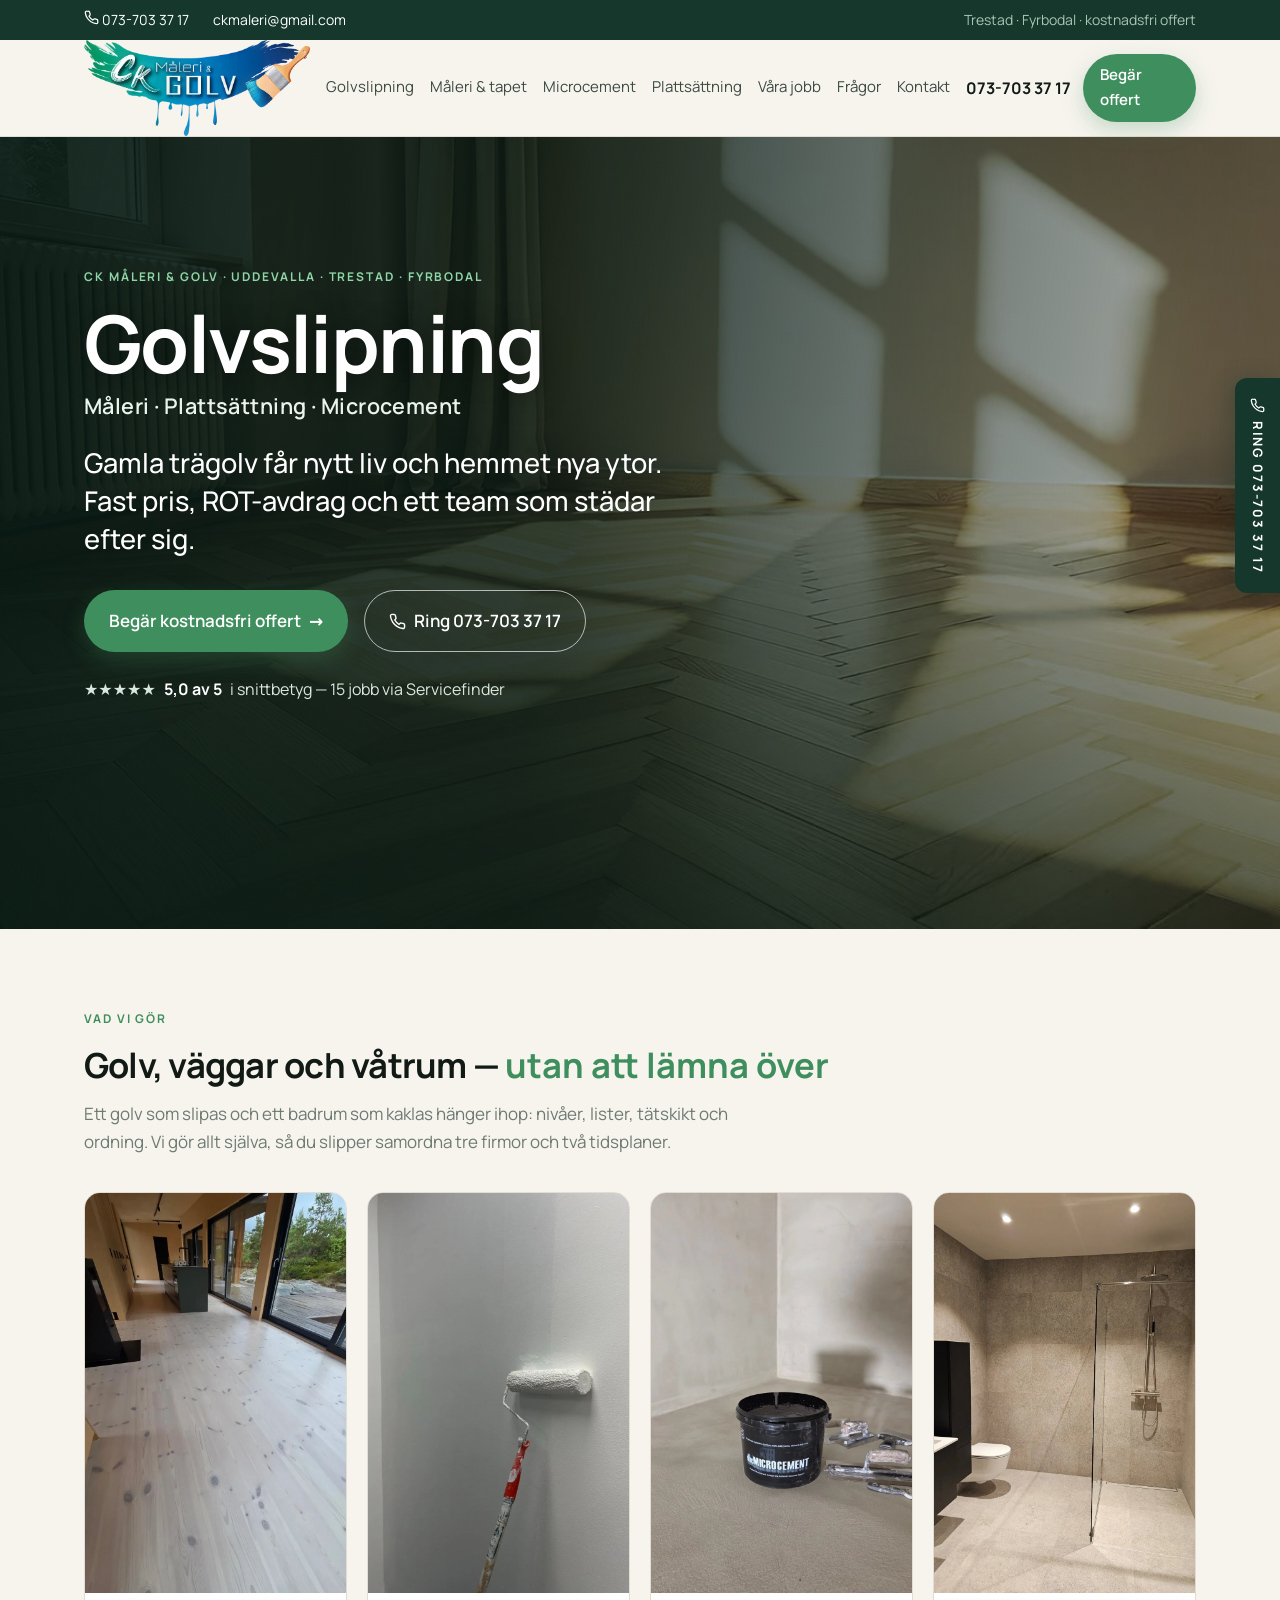
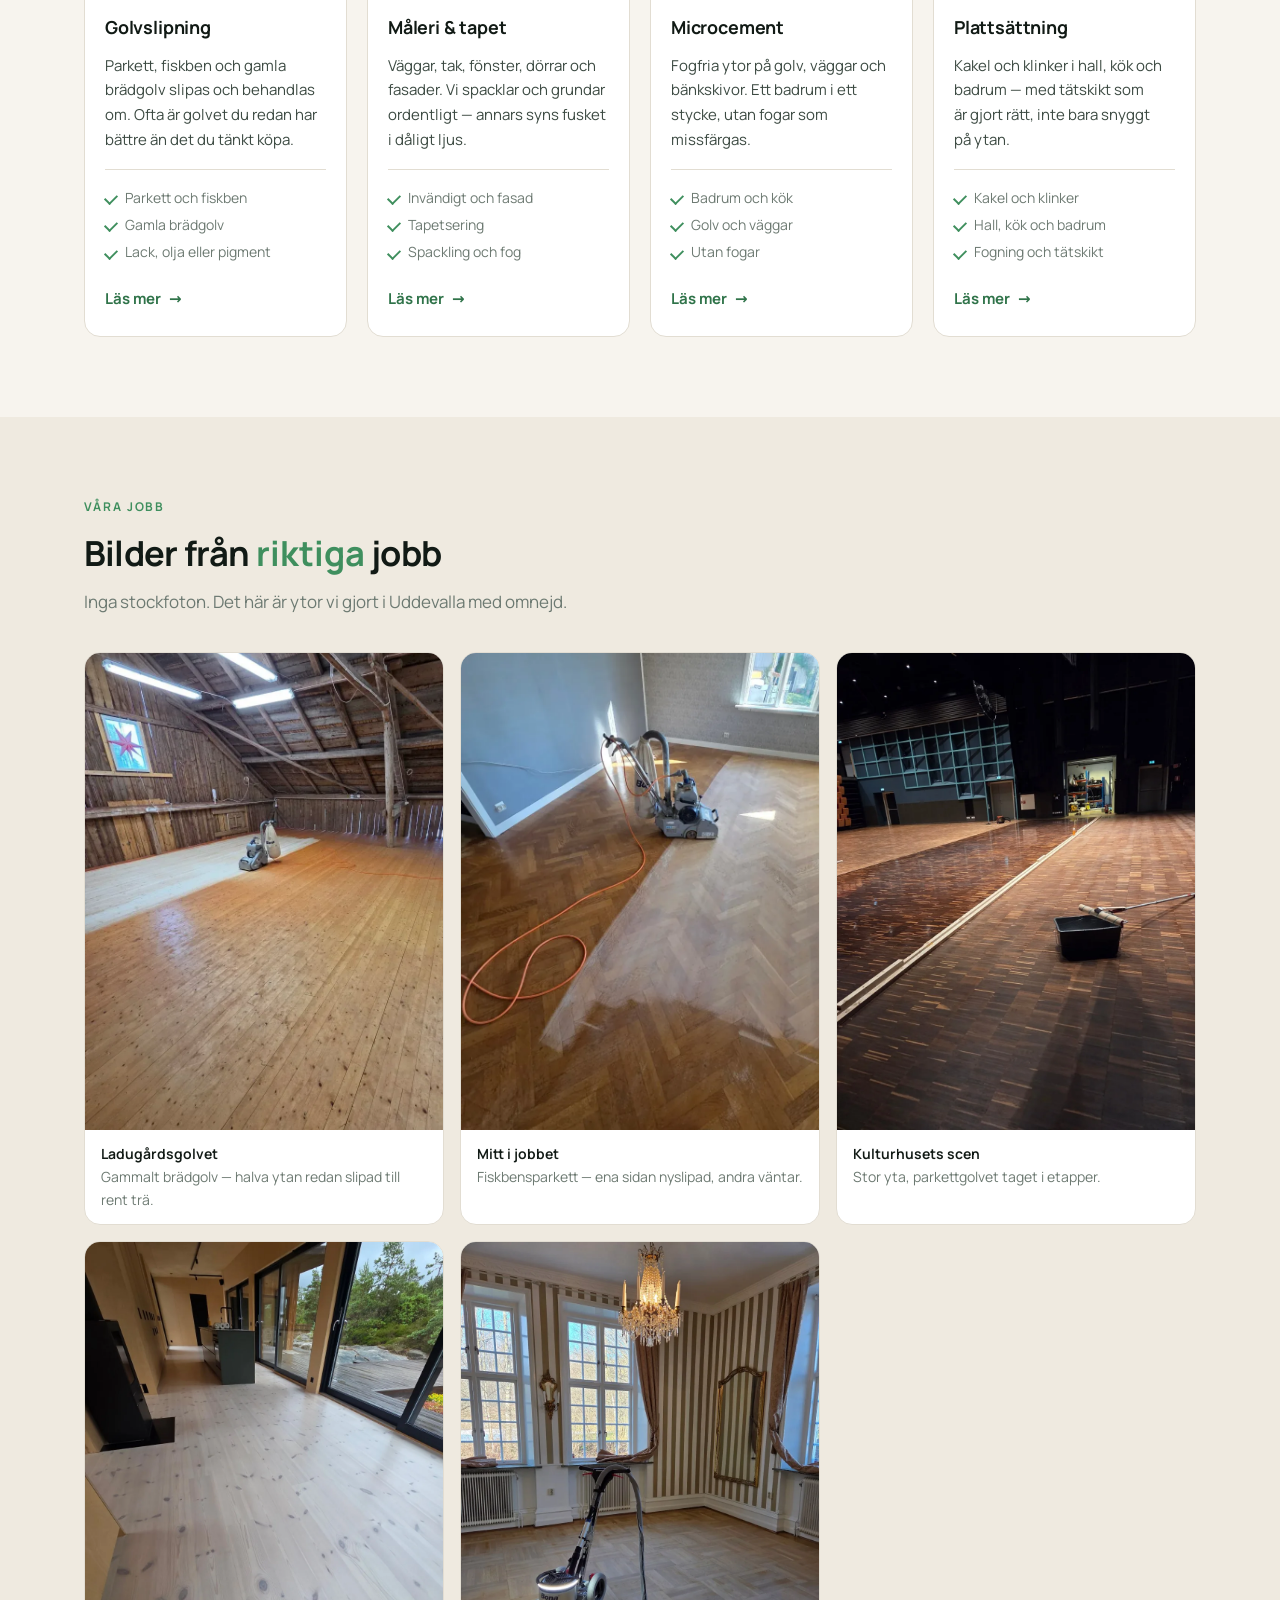
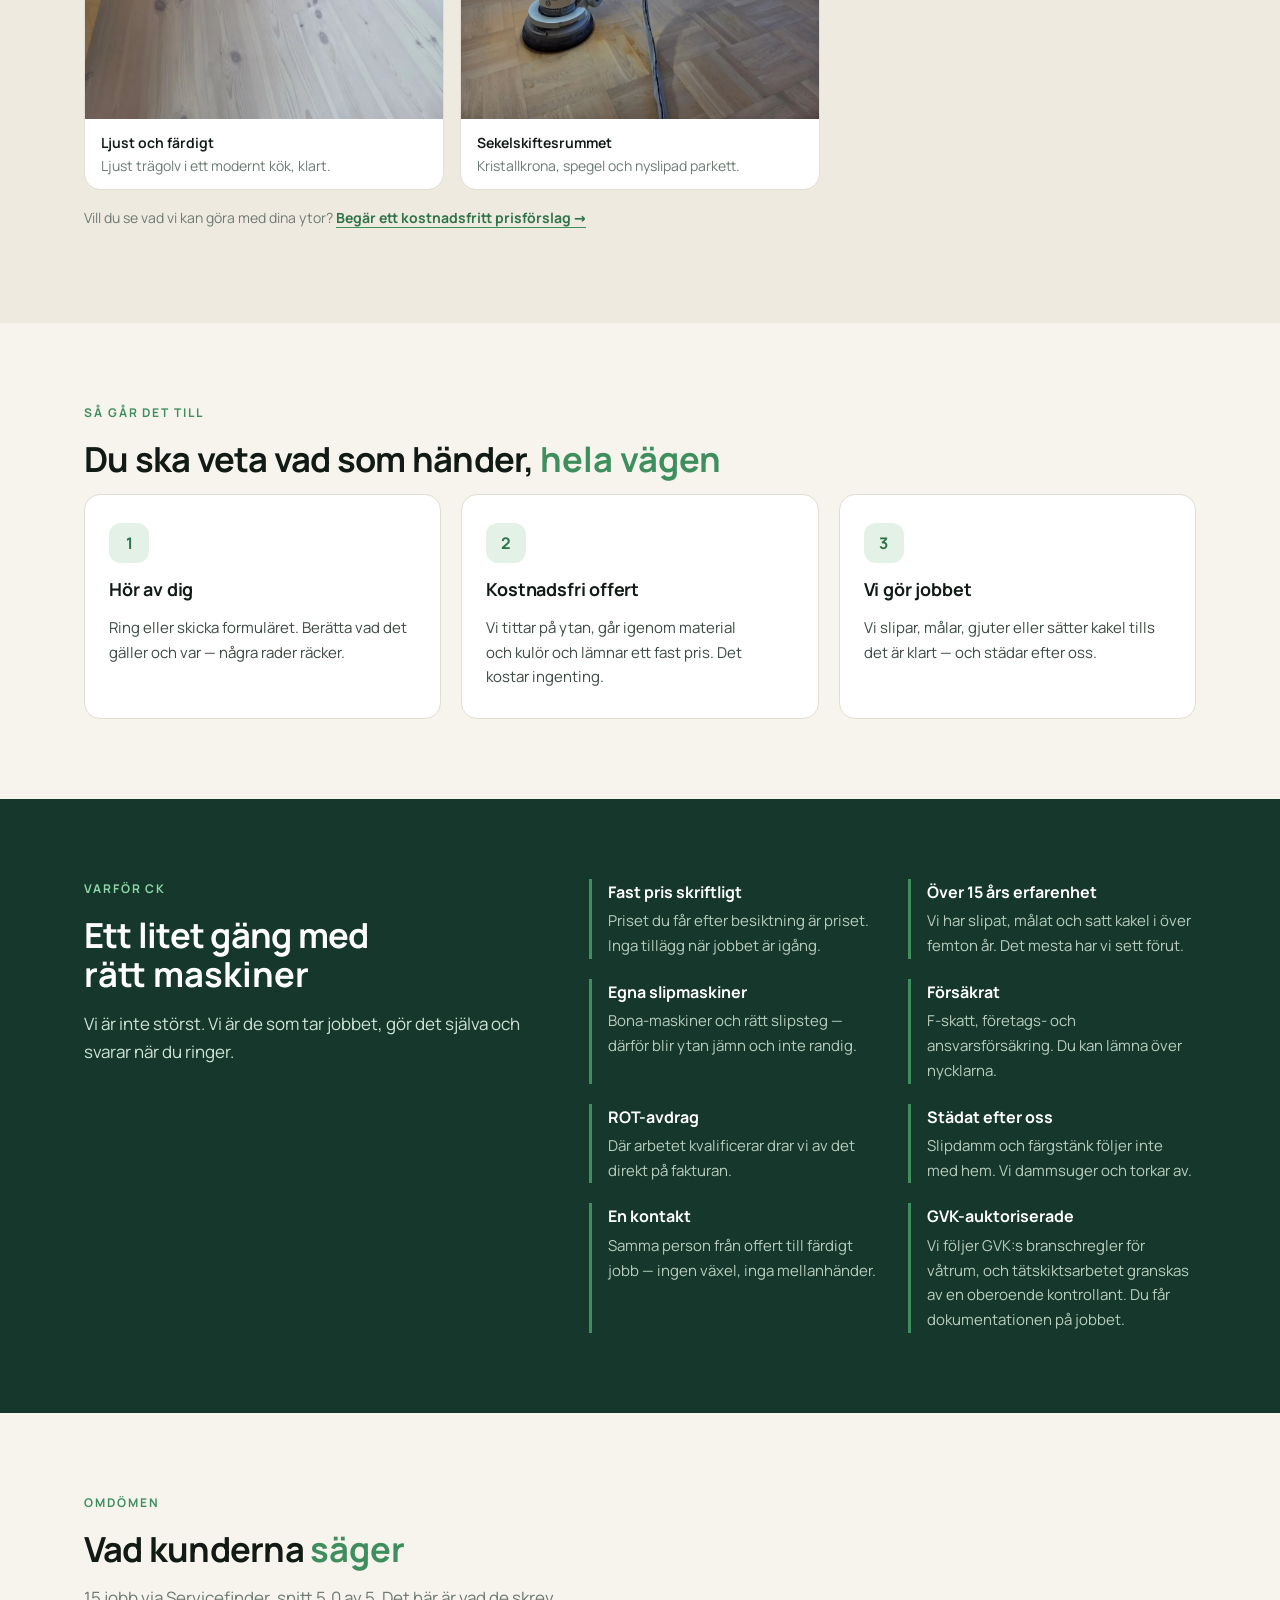
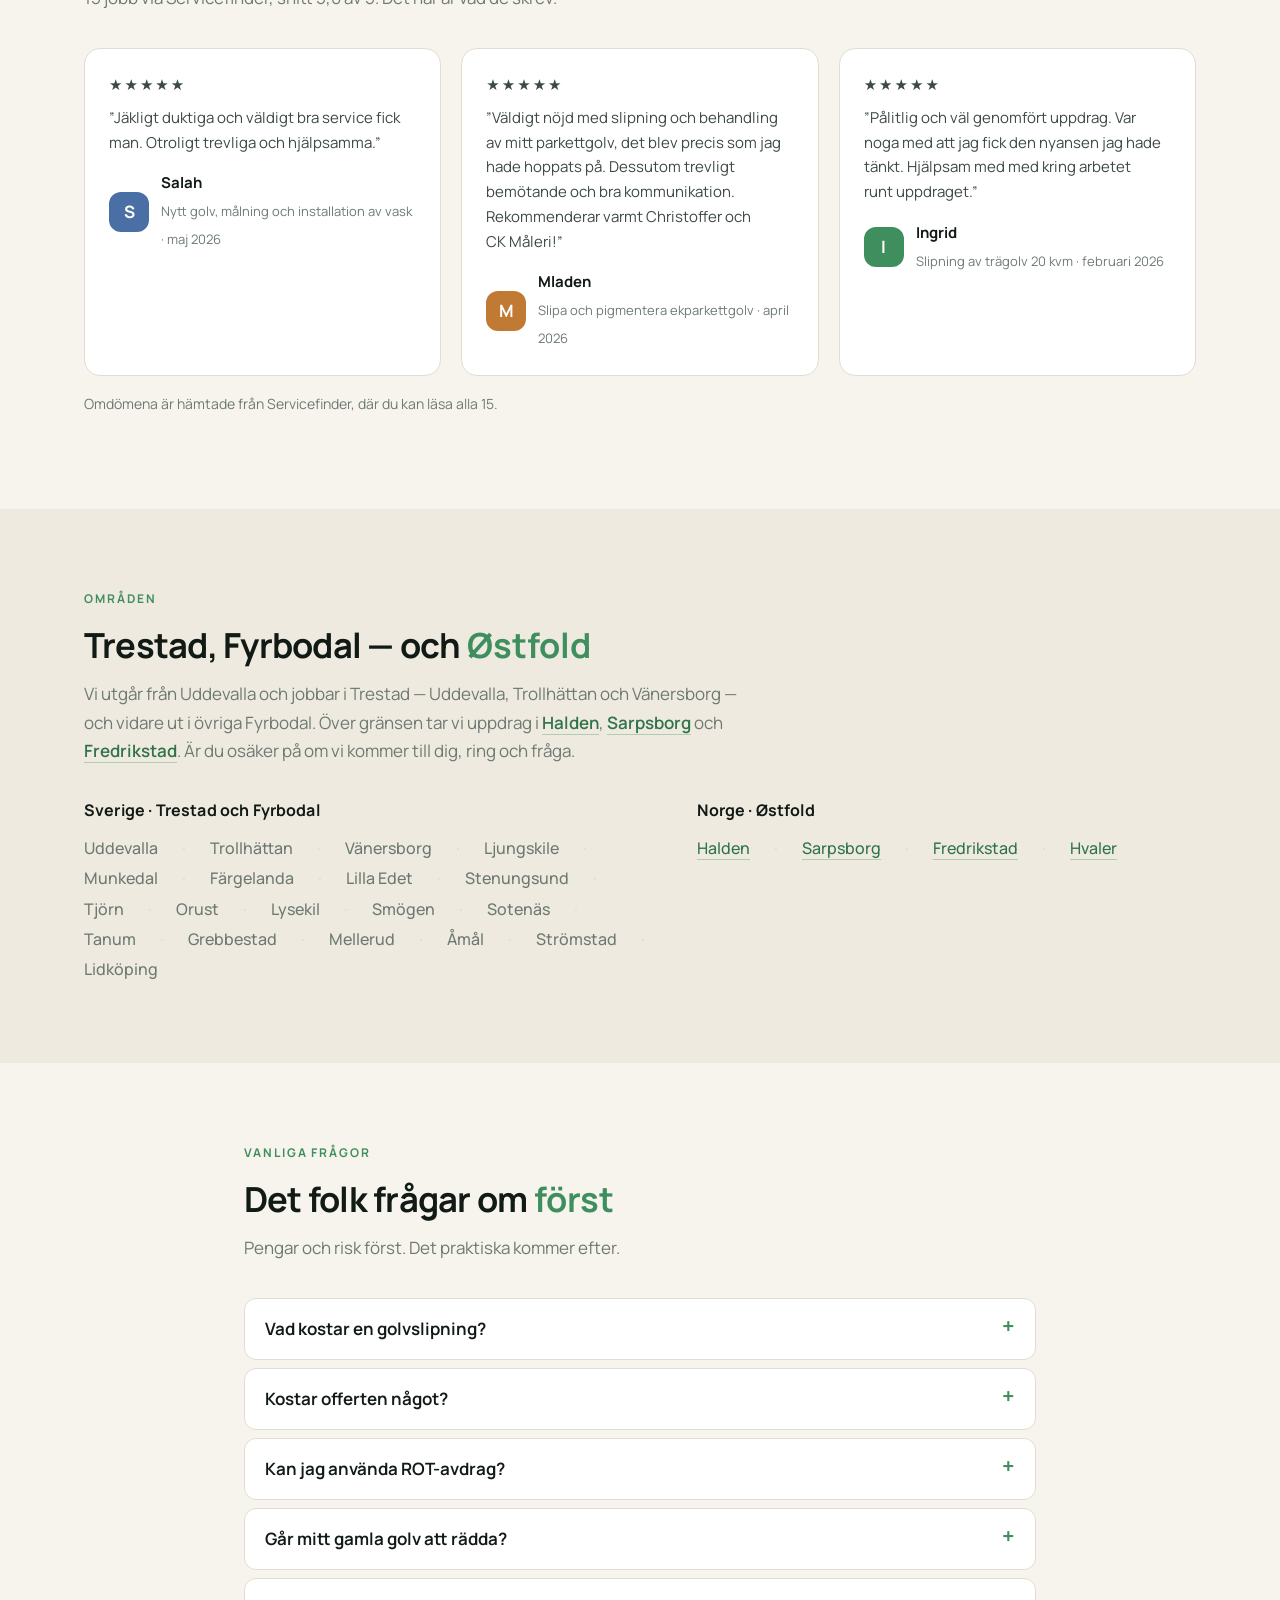
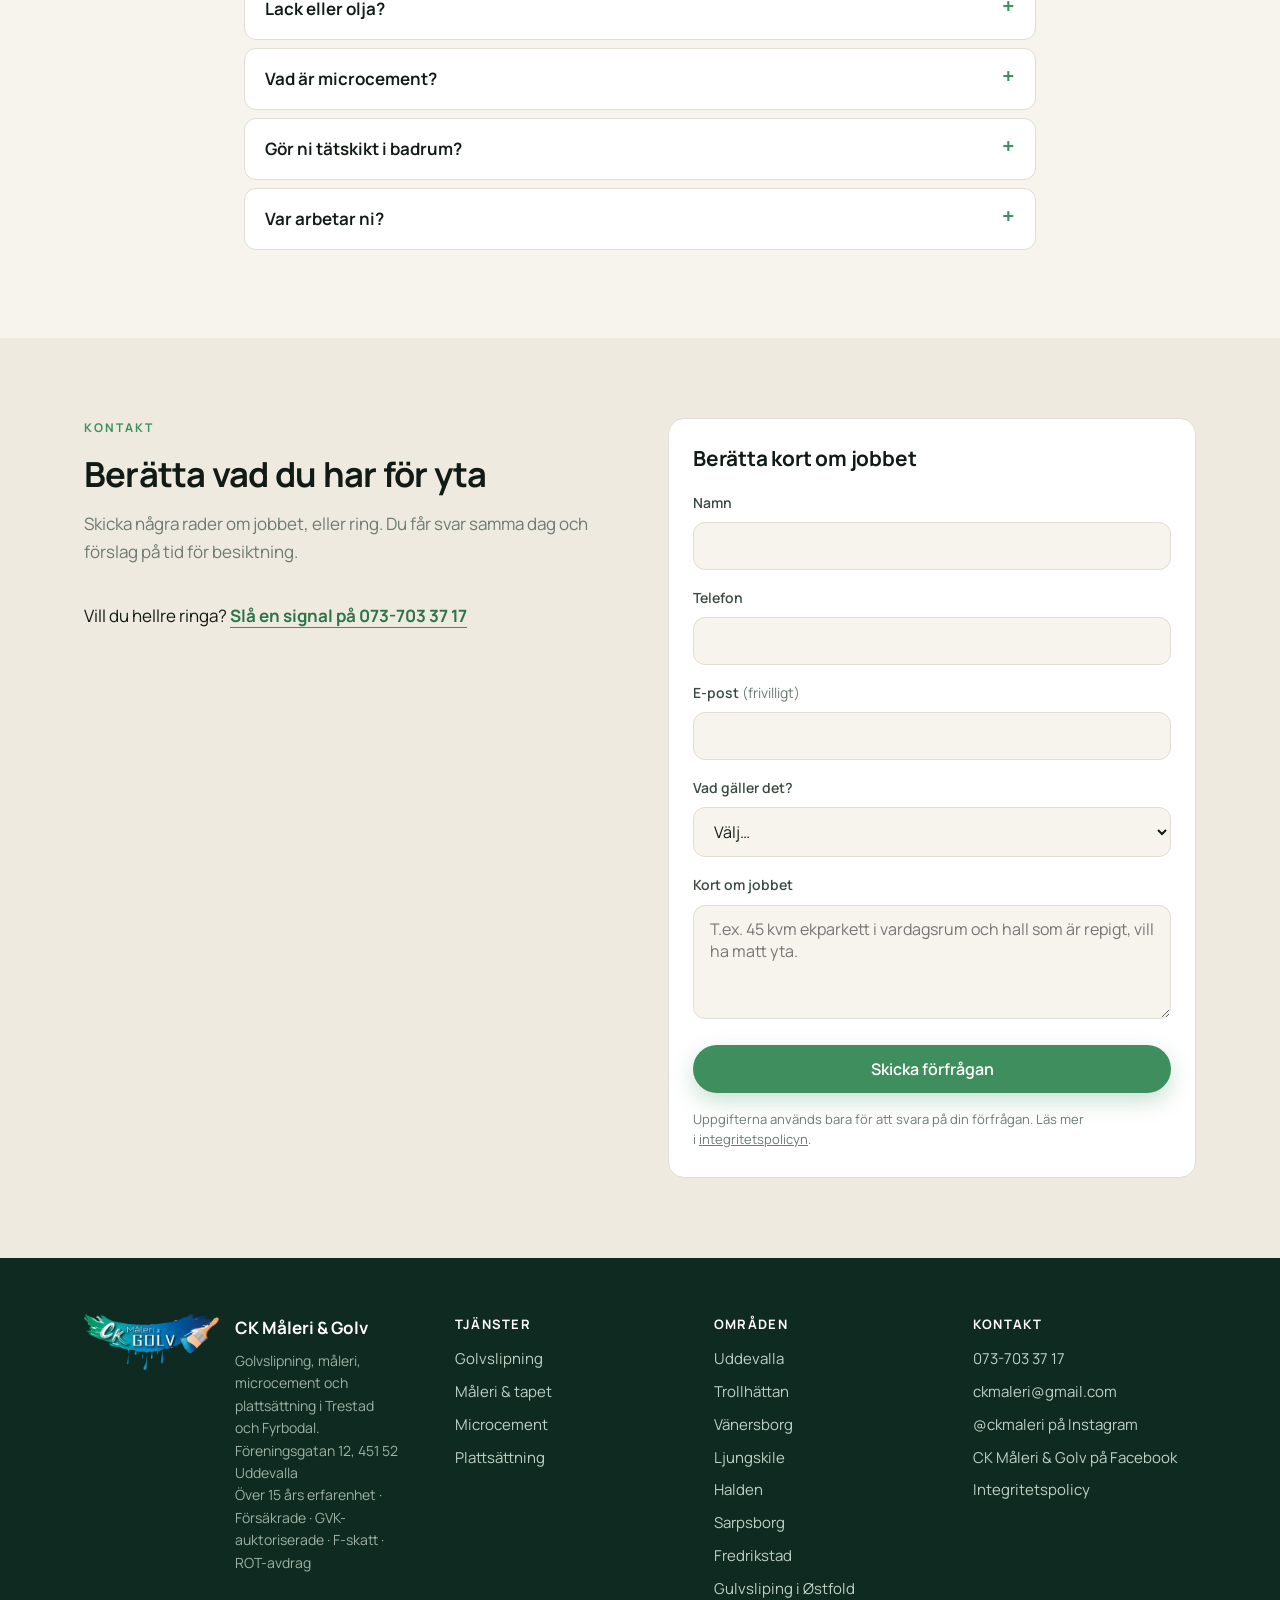
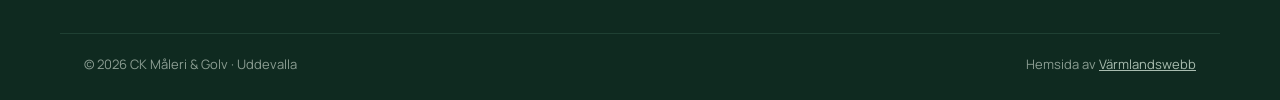
==== commit bc9eeb12: "Större Golvslipning-rubrik i hero på mobil" ====
--- a/index.html
+++ b/index.html
@@ -17,7 +17,7 @@
 <meta name="twitter:card" content="summary_large_image">
 <meta name="theme-color" content="#16382c">
 <link rel="icon" href="favicon.svg" type="image/svg+xml">
-<link rel="stylesheet" href="assets/styles.css?v=10">
+<link rel="stylesheet" href="assets/styles.css?v=11">
 <script type="application/ld+json">{"@context": "https://schema.org", "@type": "HousePainter", "name": "CK Måleri & Golv", "url": "https://ckmaleri.se/", "description": "Måleri och golv i Trestad och Fyrbodal. Golvslipning, målning av tak och väggar, kakel, klinker och microcement — med över 15 års erfarenhet.", "slogan": "Noggrant utfört arbete i Trestad och Fyrbodal", "telephone": "+46 737 03 37 17", "email": "ckmaleri@gmail.com", "image": "https://ckmaleri.se/assets/img/og.jpg", "priceRange": "Offert efter besiktning", "address": {"@type": "PostalAddress", "streetAddress": "Föreningsgatan 12", "postalCode": "451 52", "addressLocality": "Uddevalla", "addressRegion": "Västra Götalands län", "addressCountry": "SE"}, "geo": {"@type": "GeoCoordinates", "latitude": "58.3553159", "longitude": "11.9414314"}, "hasMap": "https://maps.google.com/?cid=8150821241176347292", "openingHoursSpecification": [{"@type": "OpeningHoursSpecification", "dayOfWeek": ["Monday", "Tuesday", "Wednesday", "Thursday", "Friday"], "opens": "07:00", "closes": "20:00"}], "areaServed": [{"@type": "City", "name": "Uddevalla"}, {"@type": "City", "name": "Trollhättan"}, {"@type": "City", "name": "Vänersborg"}, {"@type": "City", "name": "Ljungskile"}, {"@type": "City", "name": "Munkedal"}, {"@type": "City", "name": "Färgelanda"}, {"@type": "City", "name": "Lilla Edet"}, {"@type": "City", "name": "Stenungsund"}, {"@type": "City", "name": "Tjörn"}, {"@type": "City", "name": "Orust"}, {"@type": "City", "name": "Lysekil"}, {"@type": "City", "name": "Åmål"}, {"@type": "City", "name": "Strömstad"}, {"@type": "City", "name": "Lidköping"}, {"@type": "City", "name": "Halden"}, {"@type": "City", "name": "Sarpsborg"}, {"@type": "City", "name": "Fredrikstad"}, {"@type": "AdministrativeArea", "name": "Østfold"}, {"@type": "AdministrativeArea", "name": "Norge"}], "sameAs": ["https://www.instagram.com/ckmaleri/", "https://www.facebook.com/p/CK-M%C3%A5leri-Golv-100068038089752/"], "aggregateRating": {"@type": "AggregateRating", "ratingValue": "5.0", "reviewCount": "15", "bestRating": "5"}, "review": [{"@type": "Review", "author": {"@type": "Person", "name": "Salah"}, "datePublished": "2026-05-08", "name": "Nytt golv, målning och installation av vask", "reviewBody": "Jäkligt duktiga och väldigt bra service fick man. Otroligt trevliga och hjälpsamma.", "reviewRating": {"@type": "Rating", "ratingValue": "5", "bestRating": "5", "worstRating": "1"}}, {"@type": "Review", "author": {"@type": "Person", "name": "Mladen"}, "datePublished": "2026-04-17", "name": "Slipa och pigmentera ekparkettgolv", "reviewBody": "Väldigt nöjd med slipning och behandling av mitt parkettgolv, det blev precis som jag hade hoppats på. Dessutom trevligt bemötande och bra kommunikation. Rekommenderar varmt Christoffer och CK Måleri!", "reviewRating": {"@type": "Rating", "ratingValue": "5", "bestRating": "5", "worstRating": "1"}}, {"@type": "Review", "author": {"@type": "Person", "name": "Ingrid"}, "datePublished": "2026-02-28", "name": "Slipning av trägolv 20 kvm", "reviewBody": "Pålitlig och väl genomfört uppdrag. Var noga med att jag fick den nyansen jag hade tänkt. Hjälpsam med med kring arbetet runt uppdraget.", "reviewRating": {"@type": "Rating", "ratingValue": "5", "bestRating": "5", "worstRating": "1"}}], "makesOffer": [{"@type": "Offer", "itemOffered": {"@type": "Service", "name": "Golvslipning", "url": "https://ckmaleri.se/golvslipning.html"}}, {"@type": "Offer", "itemOffered": {"@type": "Service", "name": "Måleri och tapetsering", "url": "https://ckmaleri.se/maleri-och-tapet.html"}}, {"@type": "Offer", "itemOffered": {"@type": "Service", "name": "Microcement", "url": "https://ckmaleri.se/microcement.html"}}, {"@type": "Offer", "itemOffered": {"@type": "Service", "name": "Plattsättning", "url": "https://ckmaleri.se/plattsattning.html"}}]}</script>
 <script type="application/ld+json">{"@context":"https://schema.org","@type":"FAQPage","mainEntity":[{"@type":"Question","name":"Vad kostar en golvslipning?","acceptedAnswer":{"@type":"Answer","text":"Det avgörs av ytan, skicket och vilken behandling du vill ha. Du får ett riktmärke direkt på telefon och ett fast pris efter att vi tittat på golvet."}},{"@type":"Question","name":"Kostar offerten något?","acceptedAnswer":{"@type":"Answer","text":"Nej. Besiktning och offert är kostnadsfritt och du binder inte upp dig på något."}},{"@type":"Question","name":"Kan jag använda ROT-avdrag?","acceptedAnswer":{"@type":"Answer","text":"Ja, för arbete i din bostad. ROT ger 30 % av arbetskostnaden tillbaka, upp till ett tak per person och år. Vi drar av det direkt på fakturan och sköter ansökan."}},{"@type":"Question","name":"Går mitt gamla golv att rädda?","acceptedAnswer":{"@type":"Answer","text":"Nästan alltid. Så länge trät inte är genomgånget eller fuktskadat går det att slipa fram en fräsch yta. Ser vi att det inte är värt pengarna säger vi det."}},{"@type":"Question","name":"Lack eller olja?","acceptedAnswer":{"@type":"Answer","text":"Lack tål mer och är enklare att hålla rent. Olja ger en mattare och mer levande yta som går att bättra lokalt. Vi går igenom skillnaden så att du kan välja."}},{"@type":"Question","name":"Vad är microcement?","acceptedAnswer":{"@type":"Answer","text":"En tunn massa som läggs på golv, väggar och bänkskivor och ger en fogfri yta med stenkänsla. Den kan ofta läggas ovanpå befintligt underlag."}},{"@type":"Question","name":"Gör ni tätskikt i badrum?","acceptedAnswer":{"@type":"Answer","text":"Ja. Tätskiktet ska vara rätt utfört, annars hjälper varken kakel eller microcement. Vi är GVK-auktoriserade, så arbetet görs enligt GVK:s branschregler och granskas av en oberoende kontrollant. Du får dokumentationen. Det ingår när vi gör våtrum."}},{"@type":"Question","name":"Var arbetar ni?","acceptedAnswer":{"@type":"Answer","text":"Uddevalla, Trollhättan, Vänersborg och bygderna runtomkring. Ring om du är osäker på om vi kommer till dig."}}]}</script>
 </head>
--- a/assets/styles.css
+++ b/assets/styles.css
@@ -151,7 +151,7 @@
   line-height:1.24;margin-top:.14em;color:#dbe9e0}
 .hero-title{font-weight:600}
 .hero-sub{color:#eaf3ec;font-size:clamp(1.05rem,2vw,1.35rem);font-weight:600;
-  letter-spacing:.02em;margin:0 0 var(--sp-5);max-width:600px}
+  letter-spacing:.02em;margin:0 0 var(--sp-5);max-width:600px;white-space:nowrap}
 .hero-tag{color:#fff;font-size:clamp(1.25rem,2.5vw,1.7rem);font-weight:500;
   line-height:1.4;margin:0 0 var(--sp-8);max-width:600px}
 .hero-cta{display:flex;gap:var(--sp-4);flex-wrap:wrap}
@@ -447,7 +447,7 @@
   .nav-toggle{padding:var(--sp-2) var(--sp-3);font-size:var(--fs-sm)}
   .header-cta{gap:var(--sp-2)}
   .header-cta .btn{padding:var(--sp-2) var(--sp-3);font-size:var(--fs-xs)}
-  .hero h1{font-size:clamp(2.1rem,10vw,3rem)}
+  .hero h1{font-size:clamp(2.6rem,13vw,3.6rem)}
   .hero-title-sub{font-size:.52em}
   .hero-tag{font-size:clamp(1.1rem,4.6vw,1.4rem);margin-bottom:var(--sp-6)}
   .hero-cta{gap:var(--sp-3)}
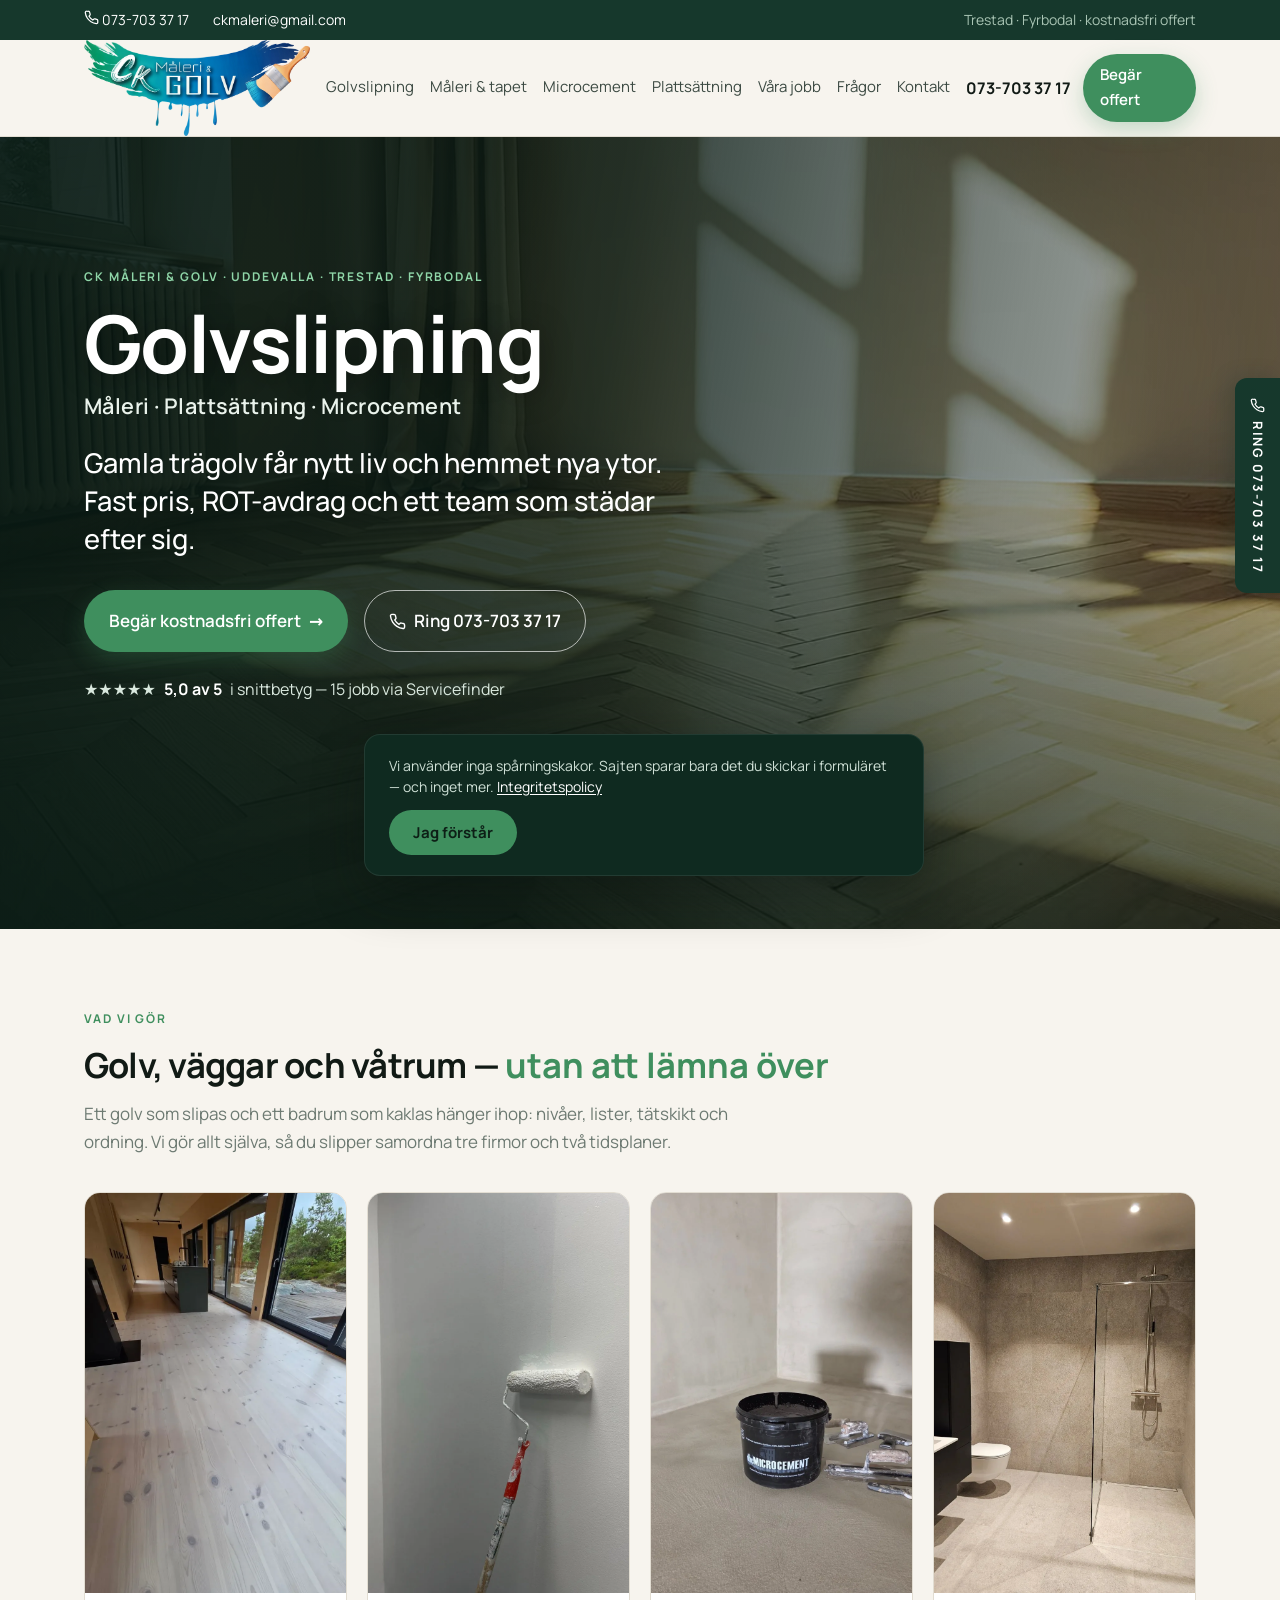
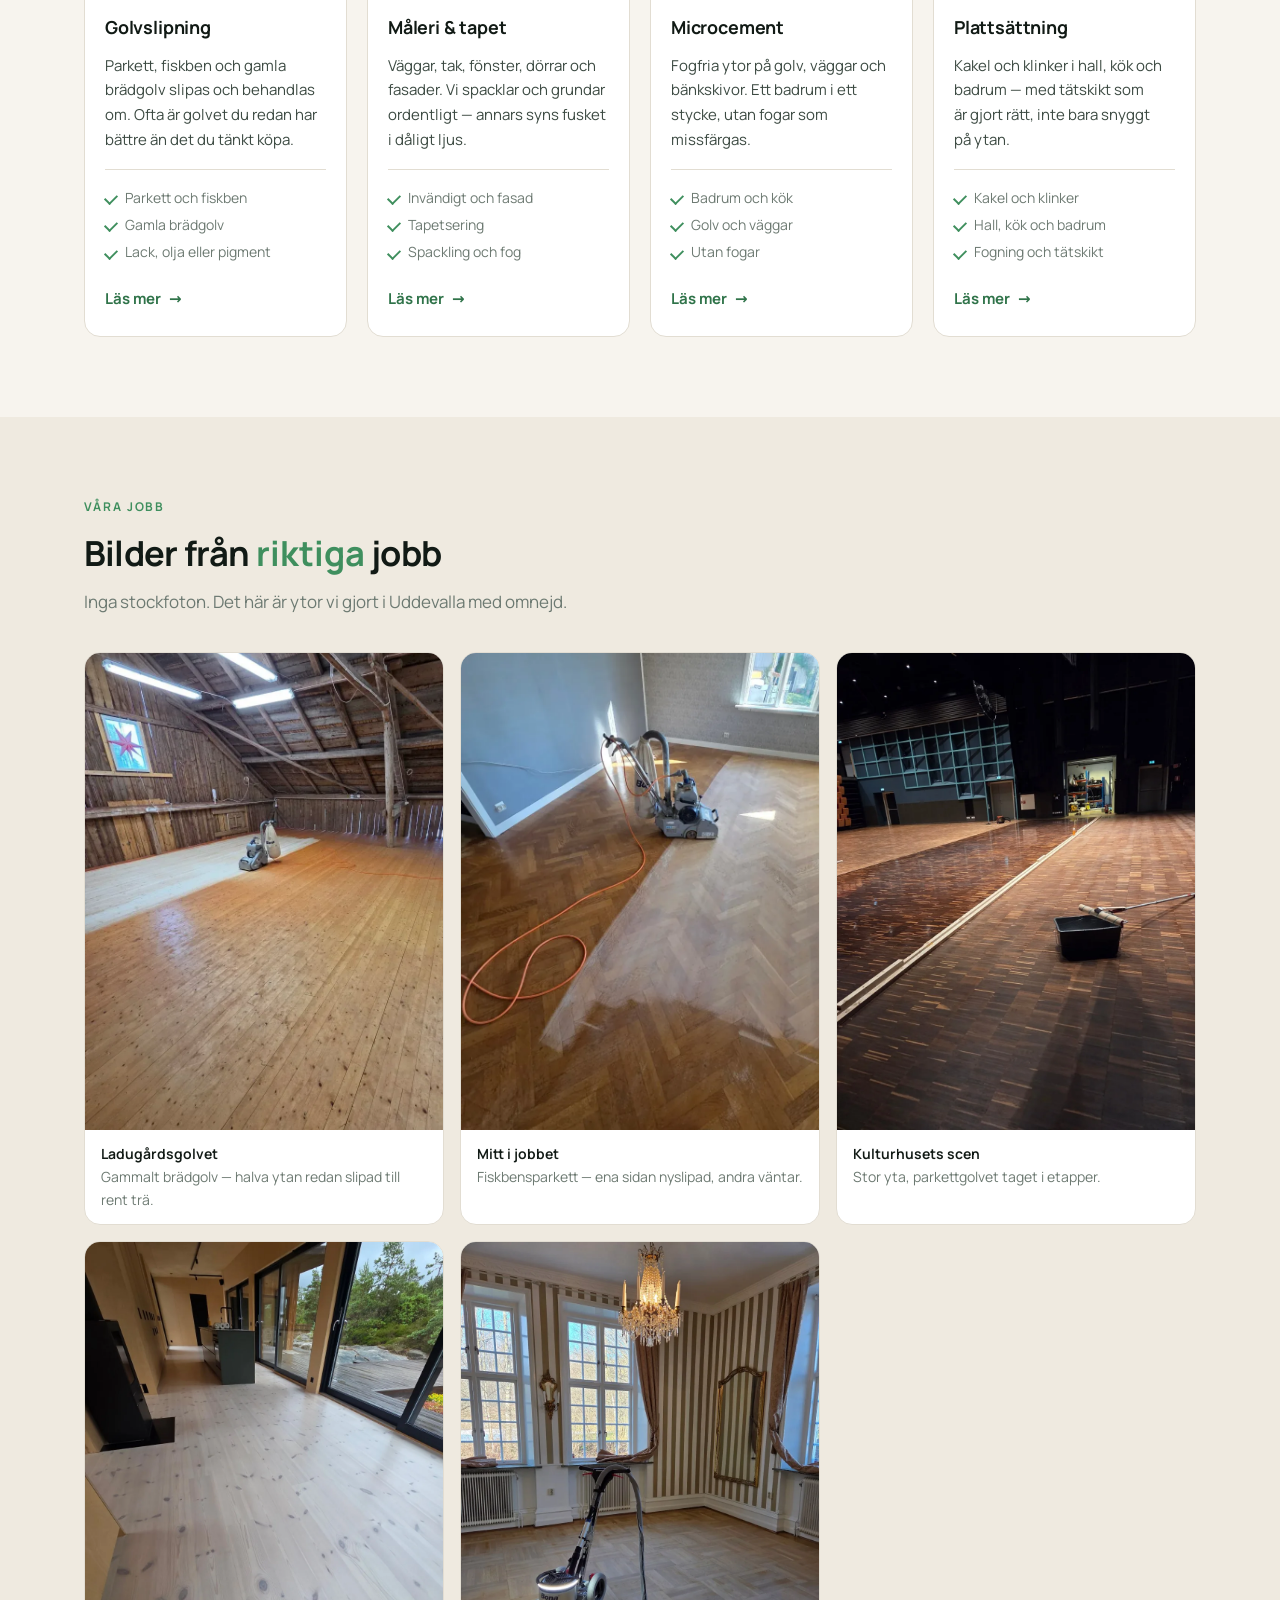
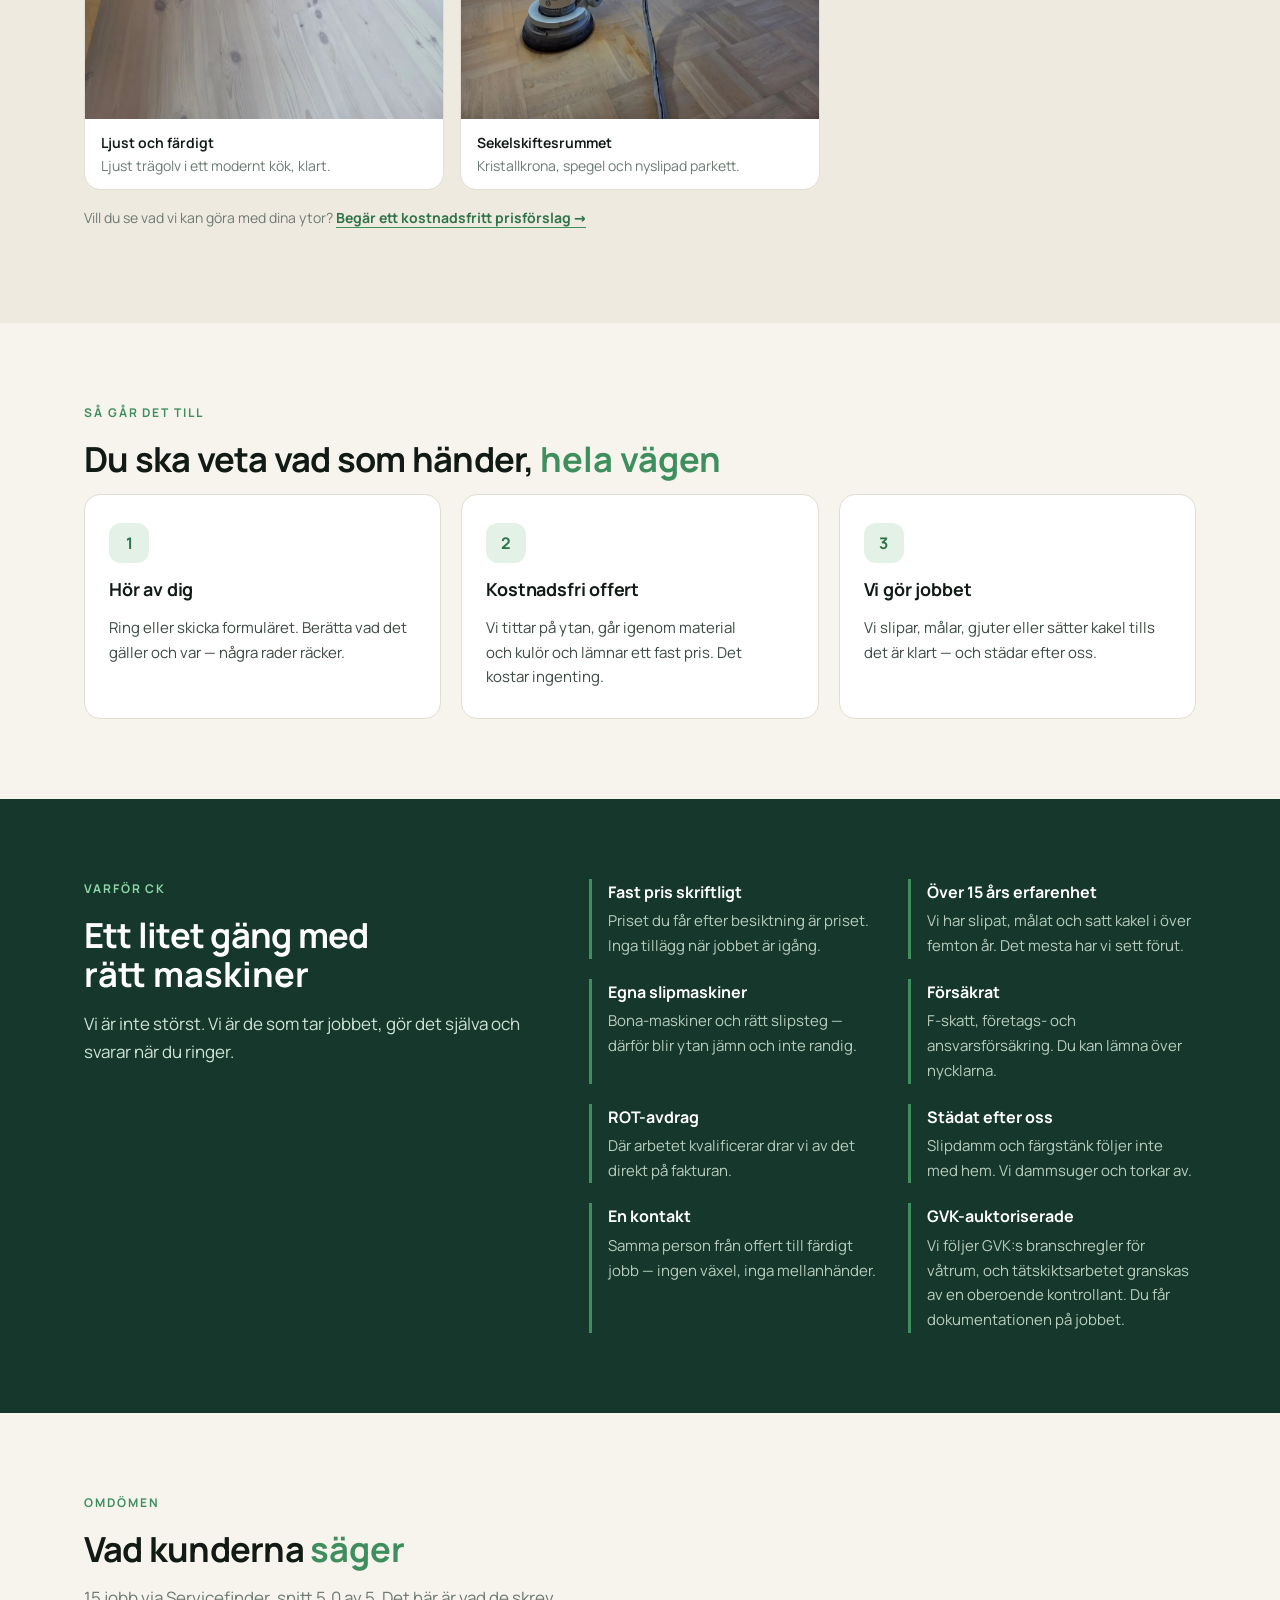
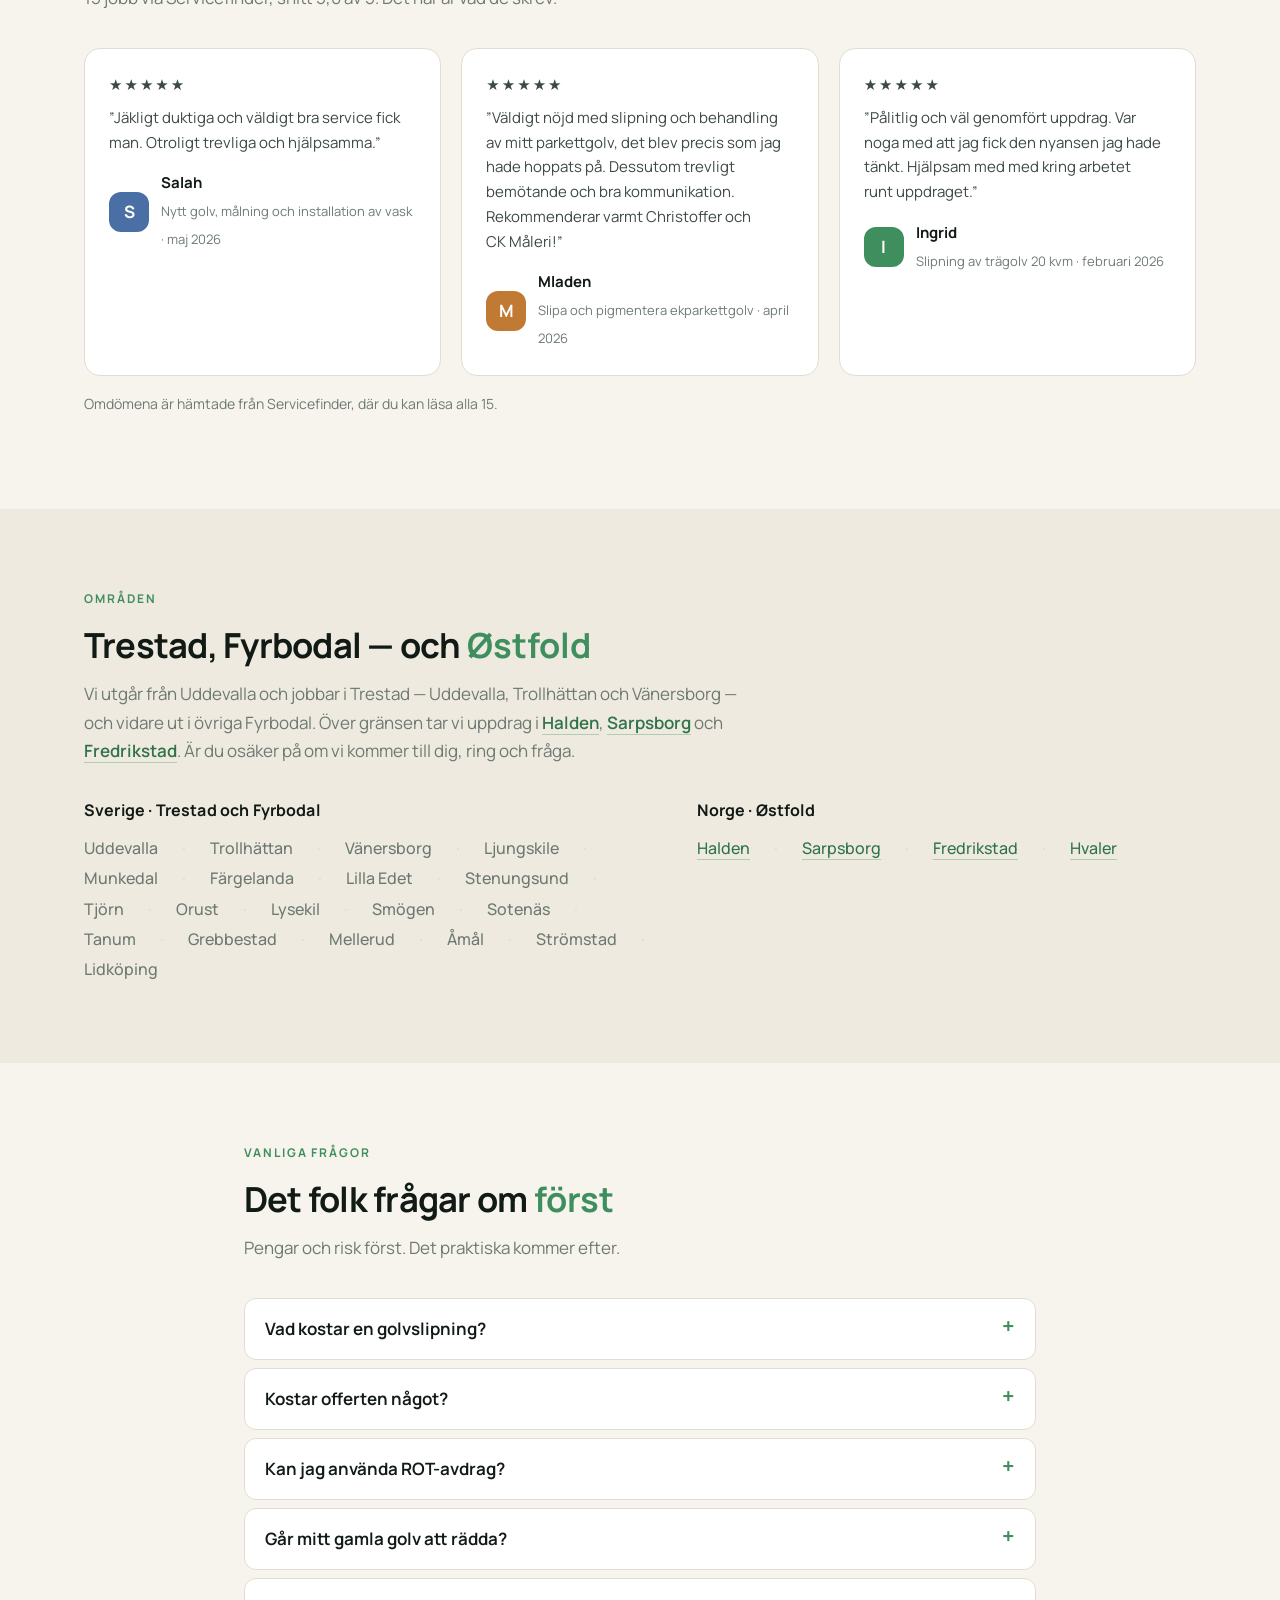
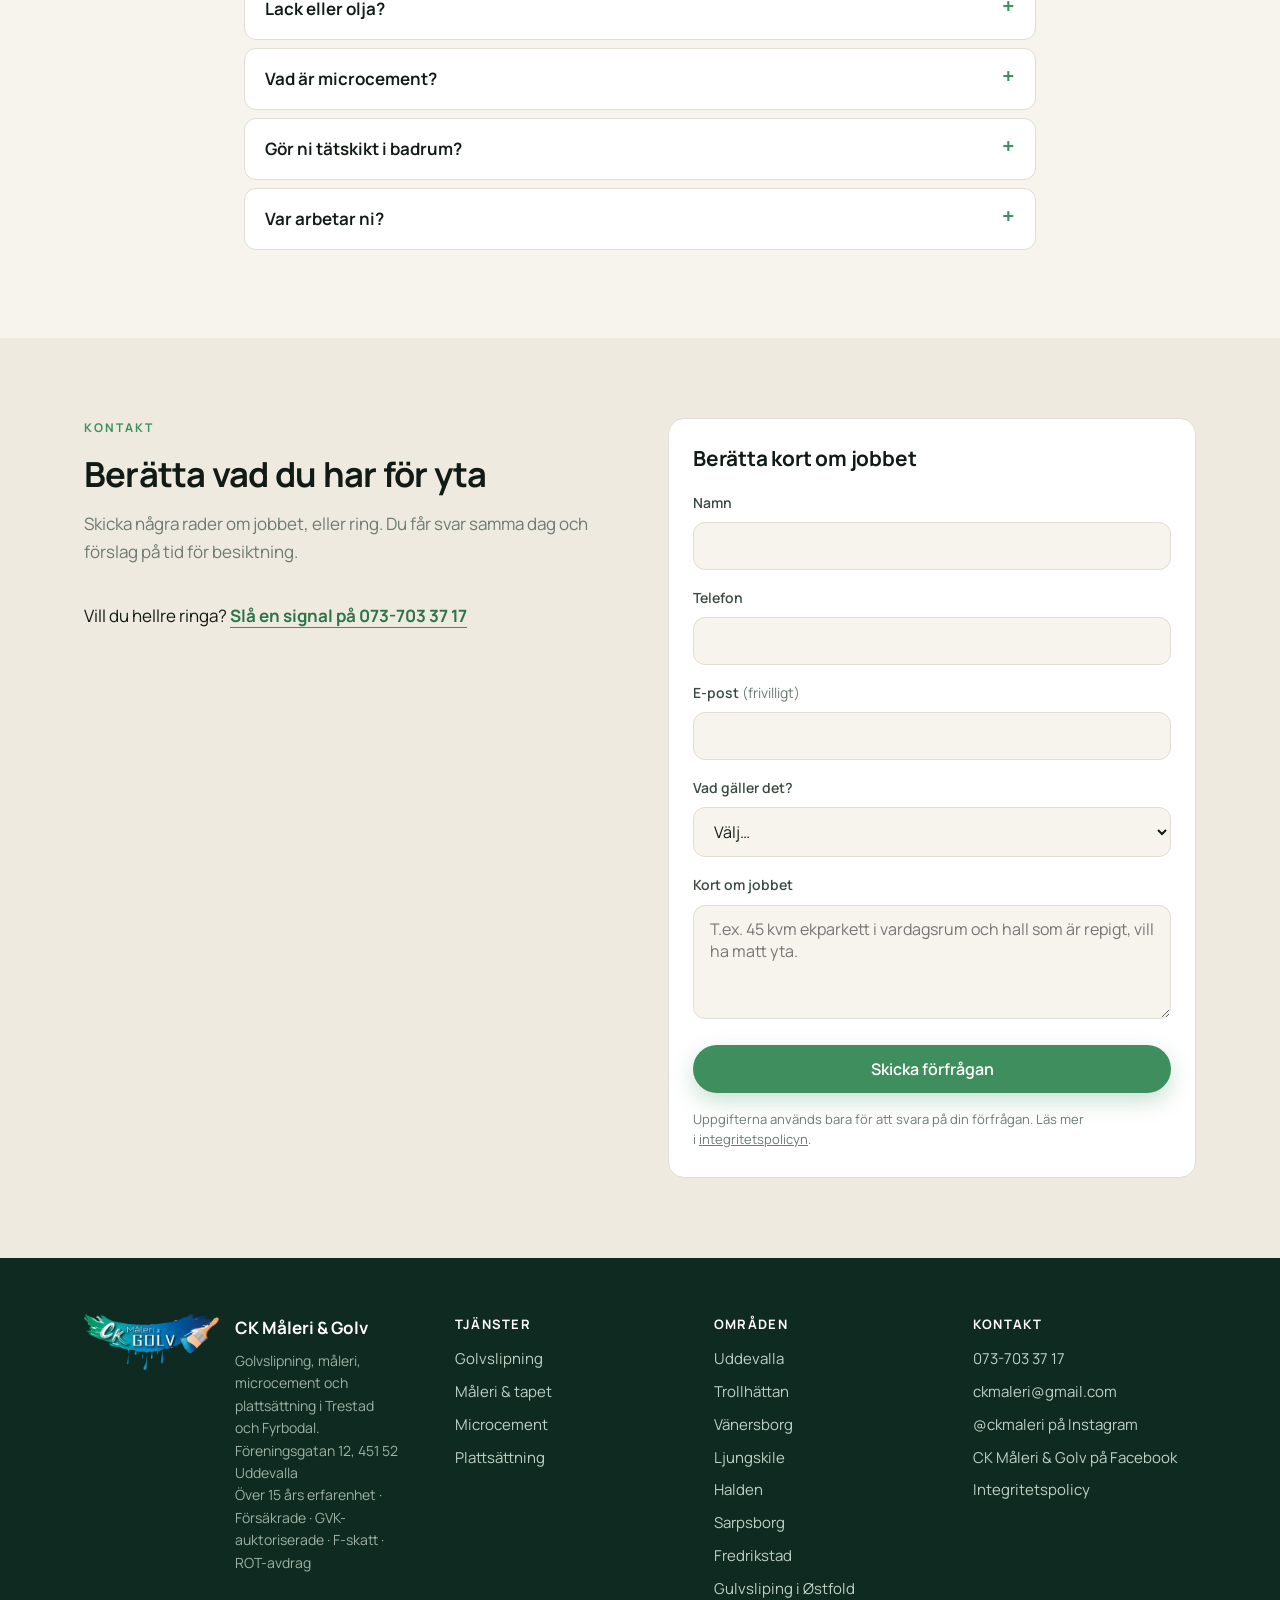
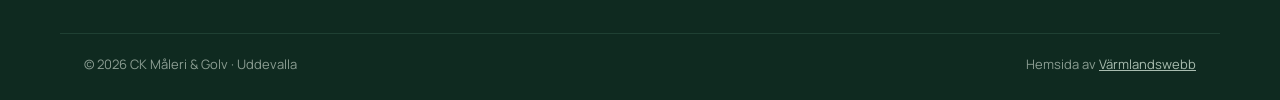
==== commit 5024015f: "Lägg till cookieinfo/GDPR-banner (diskret, matchar profilen) + cache v=12/11" ====
--- a/index.html
+++ b/index.html
@@ -17,7 +17,7 @@
 <meta name="twitter:card" content="summary_large_image">
 <meta name="theme-color" content="#16382c">
 <link rel="icon" href="favicon.svg" type="image/svg+xml">
-<link rel="stylesheet" href="assets/styles.css?v=11">
+<link rel="stylesheet" href="assets/styles.css?v=12">
 <script type="application/ld+json">{"@context": "https://schema.org", "@type": "HousePainter", "name": "CK Måleri & Golv", "url": "https://ckmaleri.se/", "description": "Måleri och golv i Trestad och Fyrbodal. Golvslipning, målning av tak och väggar, kakel, klinker och microcement — med över 15 års erfarenhet.", "slogan": "Noggrant utfört arbete i Trestad och Fyrbodal", "telephone": "+46 737 03 37 17", "email": "ckmaleri@gmail.com", "image": "https://ckmaleri.se/assets/img/og.jpg", "priceRange": "Offert efter besiktning", "address": {"@type": "PostalAddress", "streetAddress": "Föreningsgatan 12", "postalCode": "451 52", "addressLocality": "Uddevalla", "addressRegion": "Västra Götalands län", "addressCountry": "SE"}, "geo": {"@type": "GeoCoordinates", "latitude": "58.3553159", "longitude": "11.9414314"}, "hasMap": "https://maps.google.com/?cid=8150821241176347292", "openingHoursSpecification": [{"@type": "OpeningHoursSpecification", "dayOfWeek": ["Monday", "Tuesday", "Wednesday", "Thursday", "Friday"], "opens": "07:00", "closes": "20:00"}], "areaServed": [{"@type": "City", "name": "Uddevalla"}, {"@type": "City", "name": "Trollhättan"}, {"@type": "City", "name": "Vänersborg"}, {"@type": "City", "name": "Ljungskile"}, {"@type": "City", "name": "Munkedal"}, {"@type": "City", "name": "Färgelanda"}, {"@type": "City", "name": "Lilla Edet"}, {"@type": "City", "name": "Stenungsund"}, {"@type": "City", "name": "Tjörn"}, {"@type": "City", "name": "Orust"}, {"@type": "City", "name": "Lysekil"}, {"@type": "City", "name": "Åmål"}, {"@type": "City", "name": "Strömstad"}, {"@type": "City", "name": "Lidköping"}, {"@type": "City", "name": "Halden"}, {"@type": "City", "name": "Sarpsborg"}, {"@type": "City", "name": "Fredrikstad"}, {"@type": "AdministrativeArea", "name": "Østfold"}, {"@type": "AdministrativeArea", "name": "Norge"}], "sameAs": ["https://www.instagram.com/ckmaleri/", "https://www.facebook.com/p/CK-M%C3%A5leri-Golv-100068038089752/"], "aggregateRating": {"@type": "AggregateRating", "ratingValue": "5.0", "reviewCount": "15", "bestRating": "5"}, "review": [{"@type": "Review", "author": {"@type": "Person", "name": "Salah"}, "datePublished": "2026-05-08", "name": "Nytt golv, målning och installation av vask", "reviewBody": "Jäkligt duktiga och väldigt bra service fick man. Otroligt trevliga och hjälpsamma.", "reviewRating": {"@type": "Rating", "ratingValue": "5", "bestRating": "5", "worstRating": "1"}}, {"@type": "Review", "author": {"@type": "Person", "name": "Mladen"}, "datePublished": "2026-04-17", "name": "Slipa och pigmentera ekparkettgolv", "reviewBody": "Väldigt nöjd med slipning och behandling av mitt parkettgolv, det blev precis som jag hade hoppats på. Dessutom trevligt bemötande och bra kommunikation. Rekommenderar varmt Christoffer och CK Måleri!", "reviewRating": {"@type": "Rating", "ratingValue": "5", "bestRating": "5", "worstRating": "1"}}, {"@type": "Review", "author": {"@type": "Person", "name": "Ingrid"}, "datePublished": "2026-02-28", "name": "Slipning av trägolv 20 kvm", "reviewBody": "Pålitlig och väl genomfört uppdrag. Var noga med att jag fick den nyansen jag hade tänkt. Hjälpsam med med kring arbetet runt uppdraget.", "reviewRating": {"@type": "Rating", "ratingValue": "5", "bestRating": "5", "worstRating": "1"}}], "makesOffer": [{"@type": "Offer", "itemOffered": {"@type": "Service", "name": "Golvslipning", "url": "https://ckmaleri.se/golvslipning.html"}}, {"@type": "Offer", "itemOffered": {"@type": "Service", "name": "Måleri och tapetsering", "url": "https://ckmaleri.se/maleri-och-tapet.html"}}, {"@type": "Offer", "itemOffered": {"@type": "Service", "name": "Microcement", "url": "https://ckmaleri.se/microcement.html"}}, {"@type": "Offer", "itemOffered": {"@type": "Service", "name": "Plattsättning", "url": "https://ckmaleri.se/plattsattning.html"}}]}</script>
 <script type="application/ld+json">{"@context":"https://schema.org","@type":"FAQPage","mainEntity":[{"@type":"Question","name":"Vad kostar en golvslipning?","acceptedAnswer":{"@type":"Answer","text":"Det avgörs av ytan, skicket och vilken behandling du vill ha. Du får ett riktmärke direkt på telefon och ett fast pris efter att vi tittat på golvet."}},{"@type":"Question","name":"Kostar offerten något?","acceptedAnswer":{"@type":"Answer","text":"Nej. Besiktning och offert är kostnadsfritt och du binder inte upp dig på något."}},{"@type":"Question","name":"Kan jag använda ROT-avdrag?","acceptedAnswer":{"@type":"Answer","text":"Ja, för arbete i din bostad. ROT ger 30 % av arbetskostnaden tillbaka, upp till ett tak per person och år. Vi drar av det direkt på fakturan och sköter ansökan."}},{"@type":"Question","name":"Går mitt gamla golv att rädda?","acceptedAnswer":{"@type":"Answer","text":"Nästan alltid. Så länge trät inte är genomgånget eller fuktskadat går det att slipa fram en fräsch yta. Ser vi att det inte är värt pengarna säger vi det."}},{"@type":"Question","name":"Lack eller olja?","acceptedAnswer":{"@type":"Answer","text":"Lack tål mer och är enklare att hålla rent. Olja ger en mattare och mer levande yta som går att bättra lokalt. Vi går igenom skillnaden så att du kan välja."}},{"@type":"Question","name":"Vad är microcement?","acceptedAnswer":{"@type":"Answer","text":"En tunn massa som läggs på golv, väggar och bänkskivor och ger en fogfri yta med stenkänsla. Den kan ofta läggas ovanpå befintligt underlag."}},{"@type":"Question","name":"Gör ni tätskikt i badrum?","acceptedAnswer":{"@type":"Answer","text":"Ja. Tätskiktet ska vara rätt utfört, annars hjälper varken kakel eller microcement. Vi är GVK-auktoriserade, så arbetet görs enligt GVK:s branschregler och granskas av en oberoende kontrollant. Du får dokumentationen. Det ingår när vi gör våtrum."}},{"@type":"Question","name":"Var arbetar ni?","acceptedAnswer":{"@type":"Answer","text":"Uddevalla, Trollhättan, Vänersborg och bygderna runtomkring. Ring om du är osäker på om vi kommer till dig."}}]}</script>
 </head>
@@ -309,6 +309,6 @@
     <span>Hemsida av <a href="https://varmlandswebb.se" rel="noopener">Värmlandswebb</a></span>
   </div>
 </footer>
-<script src="assets/app.js?v=10" defer></script>
+<script src="assets/app.js?v=11" defer></script>
 </body>
 </html>
--- a/assets/styles.css
+++ b/assets/styles.css
@@ -469,3 +469,13 @@
   *,*::before,*::after{animation-duration:.01ms!important;animation-iteration-count:1!important;transition-duration:.01ms!important;scroll-behavior:auto!important}
   .reveal{opacity:1!important;transform:none!important}
 }
+
+/* GDPR/cookieinfo — diskret bottenrad, matchar profilen */
+#cookie-notice{position:fixed;left:var(--sp-4);right:var(--sp-4);bottom:var(--sp-4);z-index:120;max-width:560px;margin-inline:auto;background:var(--pine-deep);color:#f2f6f3;border:1px solid rgba(255,255,255,.08);border-radius:var(--r-lg);padding:var(--sp-5) var(--sp-6);box-shadow:0 18px 50px rgba(8,18,13,.45);display:flex;flex-direction:column;gap:var(--sp-4)}
+#cookie-notice p{margin:0;font-size:var(--fs-sm);line-height:1.55;color:#cfe0d6}
+#cookie-notice p a{color:#fff;text-decoration:underline;text-underline-offset:2px}
+#cookie-notice .cn-actions{display:flex;gap:var(--sp-3);flex-wrap:wrap;align-items:center}
+#cookie-notice .cn-ok{border:none;background:var(--accent);color:#0d1f16;font-weight:700;padding:var(--sp-3) var(--sp-6);border-radius:var(--r-full);cursor:pointer;font-family:inherit;font-size:var(--fs-md)}
+#cookie-notice .cn-ok:hover{background:#4da372}
+#cookie-notice.cn-hidden{display:none}
+@media (min-width:640px){#cookie-notice{left:var(--sp-6);bottom:var(--sp-6)}}
